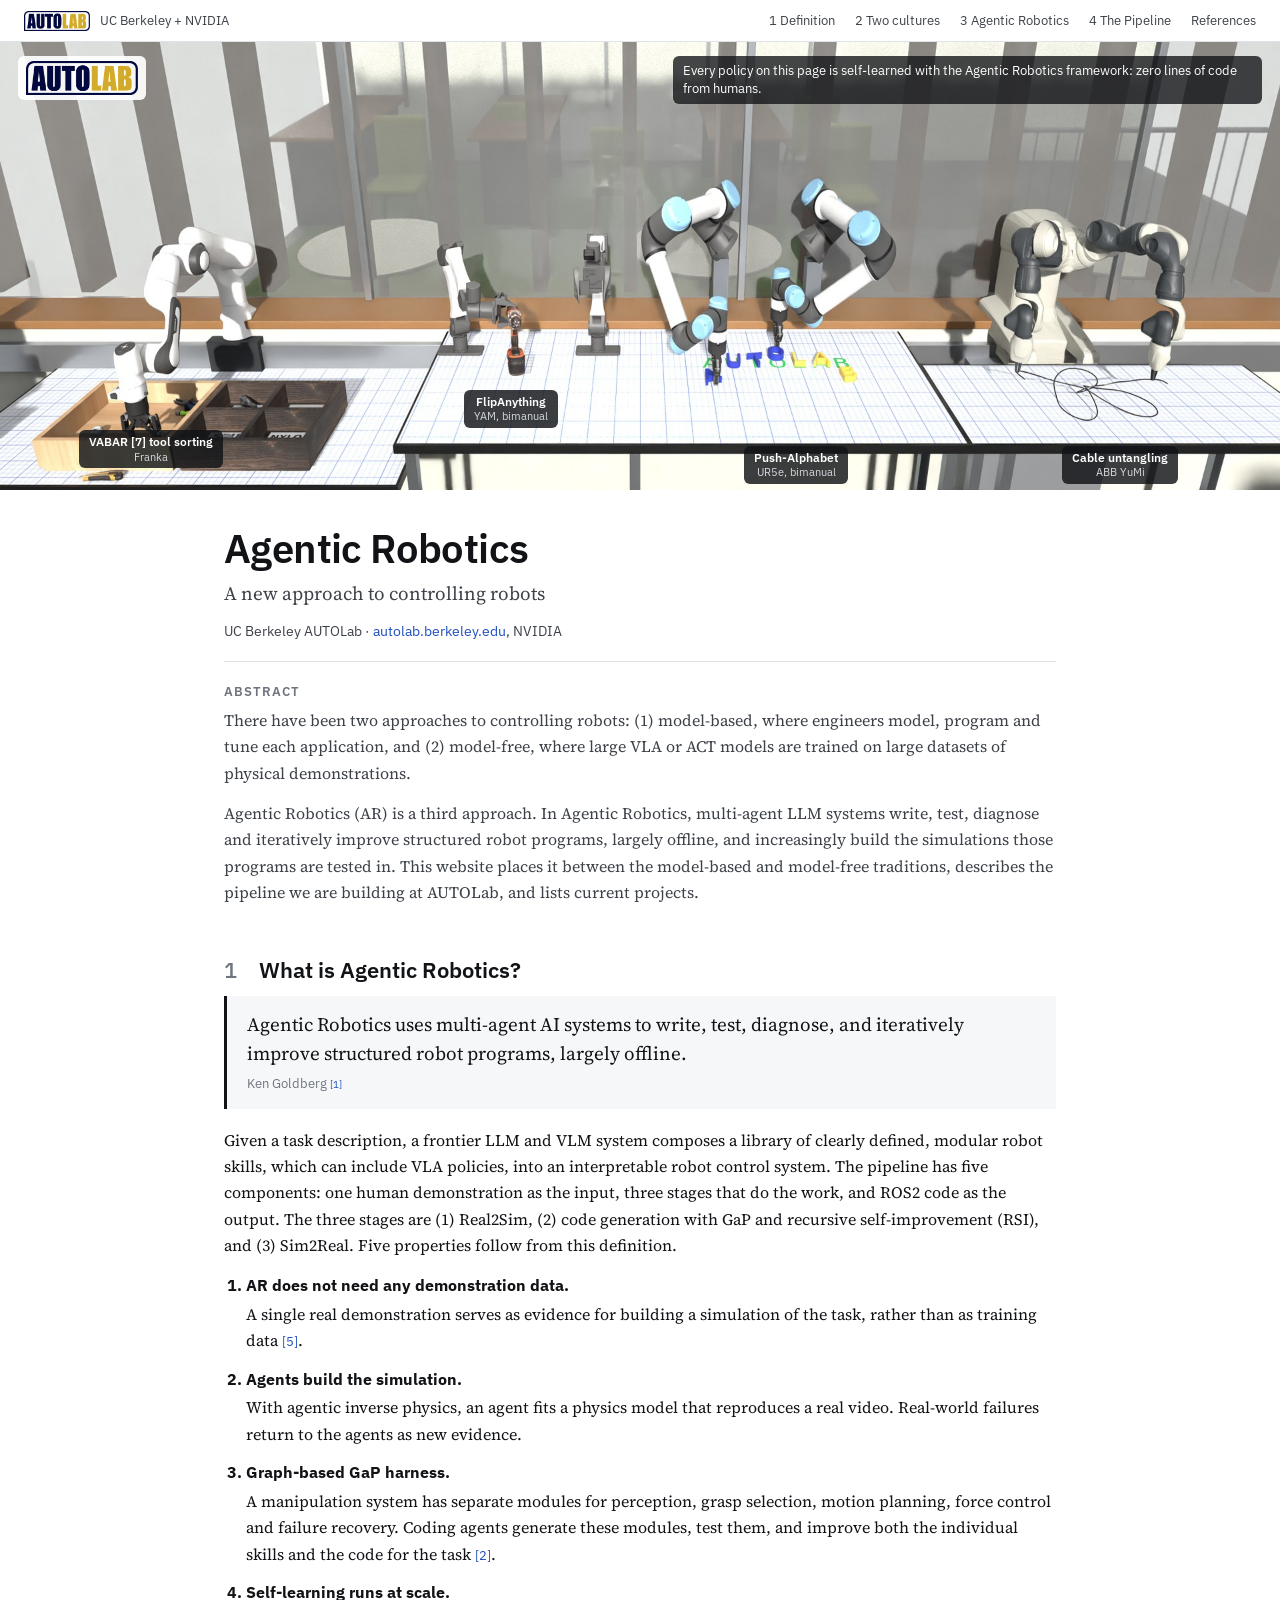
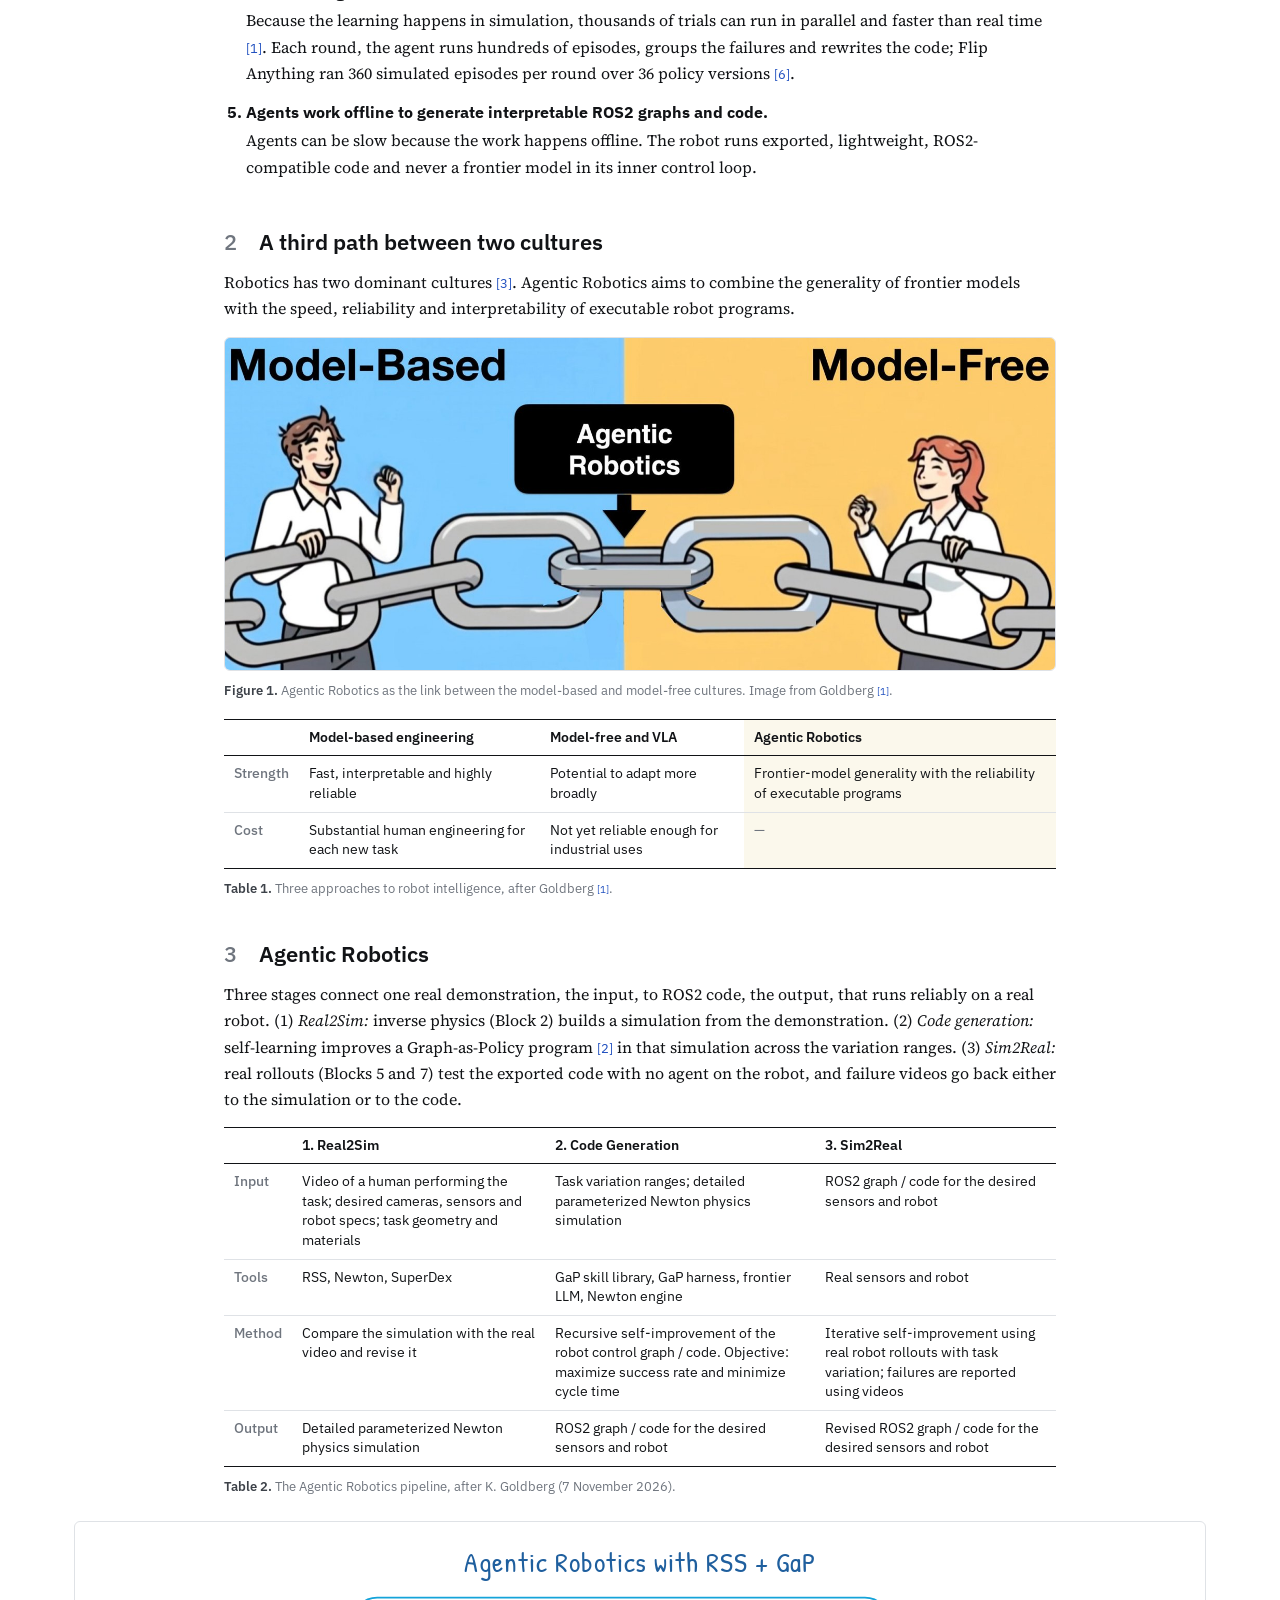
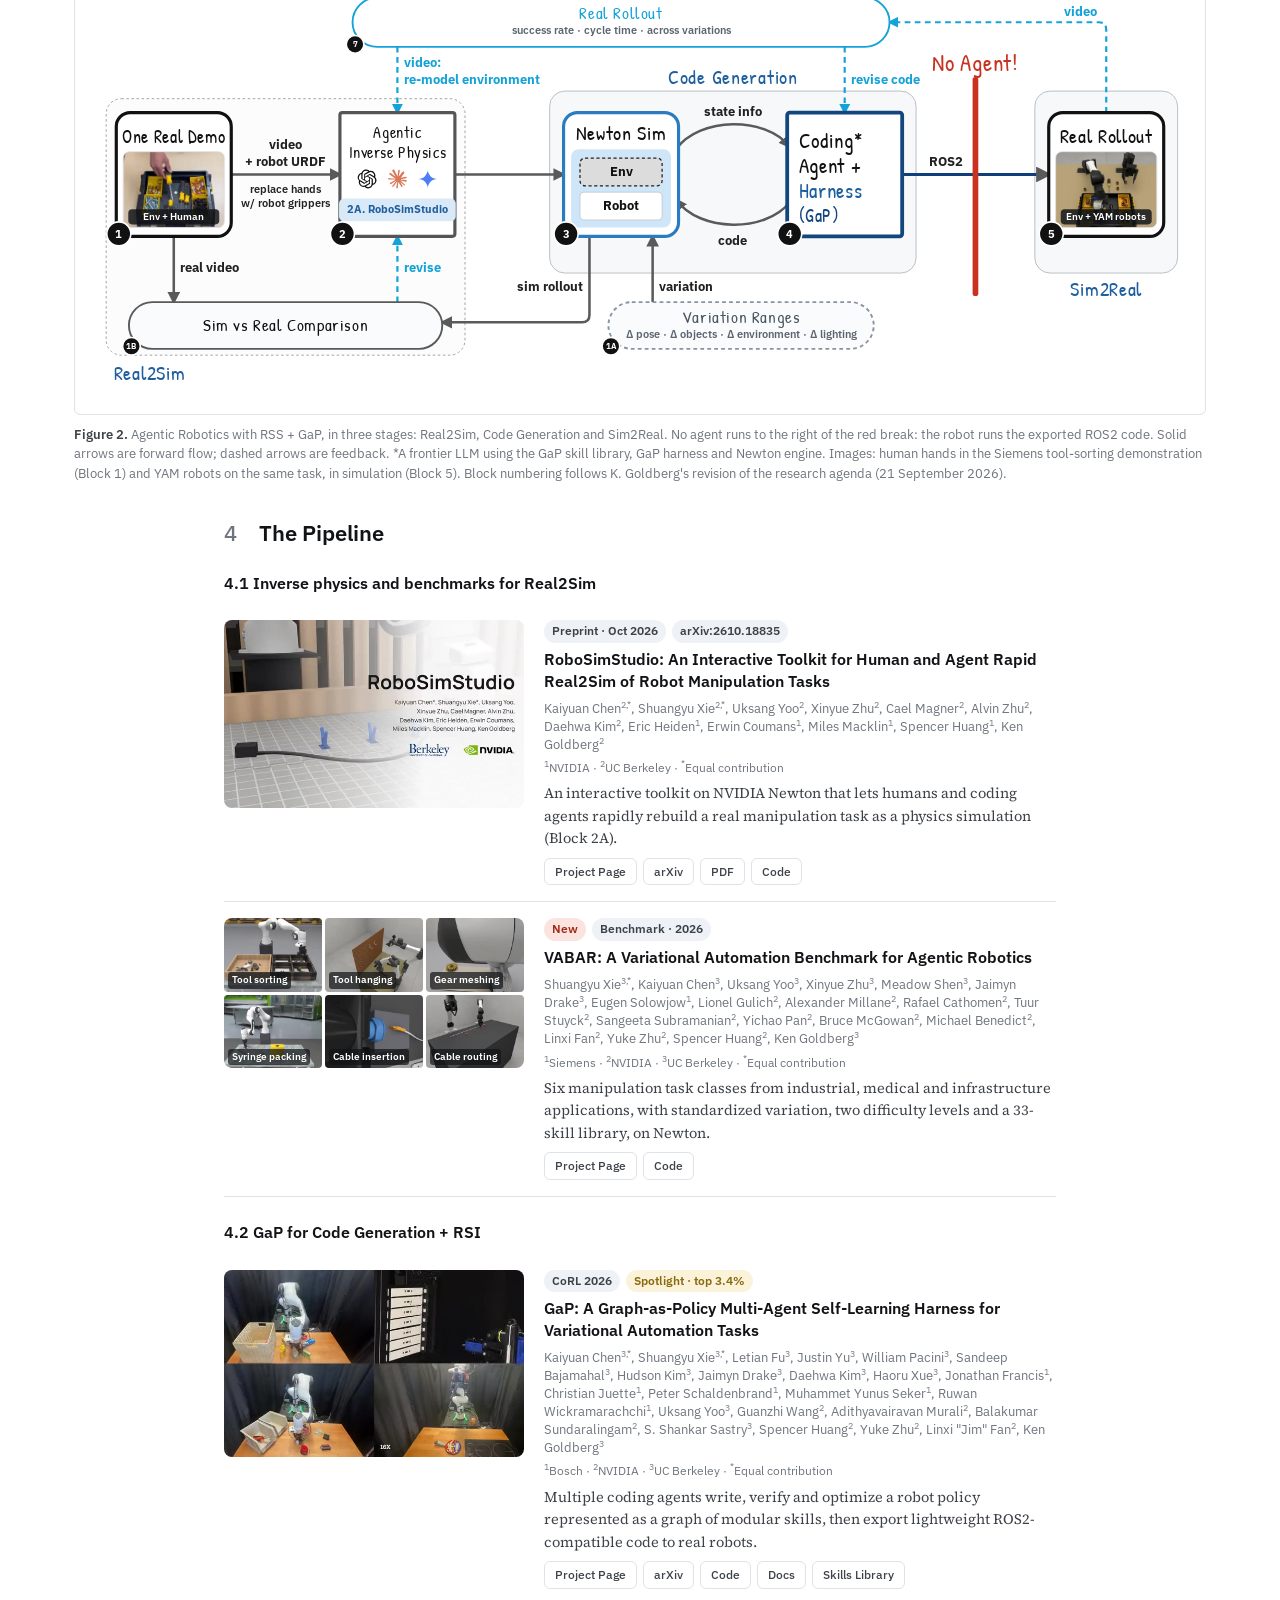
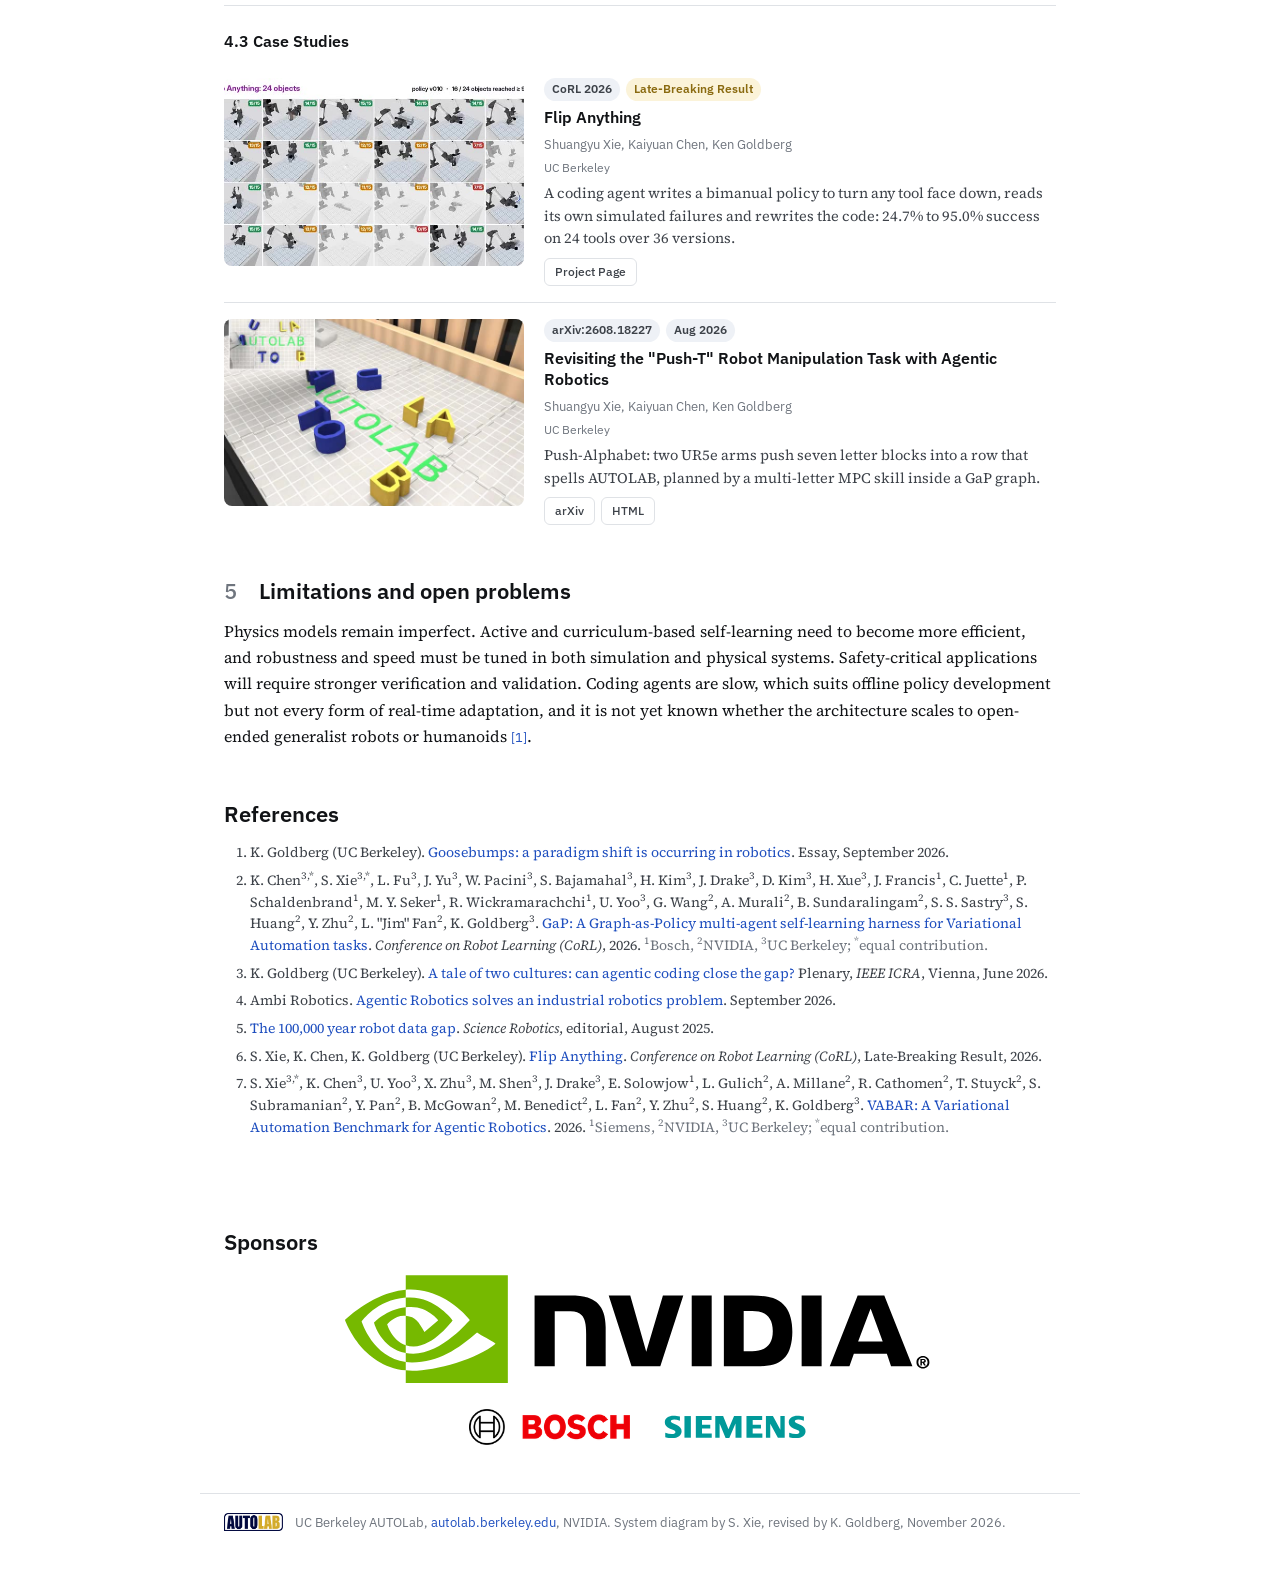
==== index.html @ 5ccd3887 "Publish the Agentic Robotics website Static site for berkeleyautomation.github.io/agentic-robotics. " ====
<!DOCTYPE html>
<html lang="en">
<head>
  <meta charset="utf-8" />
  <meta name="viewport" content="width=device-width, initial-scale=1" />
  <title>Agentic Robotics</title>
  <meta name="description" content="Agentic Robotics is a new approach to controlling robots: multi-agent LLM systems write, test, diagnose and iteratively improve structured robot programs, largely offline." />
  <link rel="preconnect" href="https://fonts.googleapis.com" />
  <link rel="preconnect" href="https://fonts.gstatic.com" crossorigin />
  <link href="https://fonts.googleapis.com/css2?family=Patrick+Hand&family=IBM+Plex+Sans:wght@400;500;600&family=IBM+Plex+Mono:wght@400&family=Source+Serif+4:ital,opsz,wght@0,8..60,400;0,8..60,600;1,8..60,400&display=swap" rel="stylesheet" />
  <link rel="stylesheet" href="css/style.css" />
</head>
<body>
  <header class="masthead">
    <a class="lab" href="https://autolab.berkeley.edu/" target="_blank" rel="noopener"><img src="assets/autolab-logo.png" alt="AUTOLAB" width="79" height="24" /><span>UC Berkeley + NVIDIA</span></a>
    <nav aria-label="Sections">
      <a href="#s1">1 Definition</a>
      <a href="#s2">2 Two cultures</a>
      <a href="#s3">3 Agentic Robotics</a>
      <a href="#s4">4 The Pipeline</a>
      <a href="#references">References</a>
    </nav>
  </header>

  <main id="top">
    <article>
      <figure class="banner" id="fig1">
        <div class="hero-media">
          <video src="assets/hero.mp4" poster="assets/hero.jpg" autoplay muted loop playsinline aria-label="Four AUTOLab robots working in a row along the lab's window bench, simulated"></video>
          <img class="hero-logo" src="assets/autolab-logo.png" alt="AUTOLAB" width="164" height="50" />
          <p class="hero-note">Every policy on this page is self-learned with the Agentic Robotics framework: zero lines of code from humans.</p>
          <ol class="hero-tags" aria-label="Robots, left to right">
            <li style="left:11.8%;top:95.0%"><a class="tag-link" href="https://berkeleyautomation.github.io/vabar-website/" target="_blank" rel="noopener"><strong>VABAR [7] tool sorting</strong><span>Franka</span></a></li>
            <li style="left:39.9%;top:86.0%"><a class="tag-link" href="https://berkeleyautomation.github.io/flipanything" target="_blank" rel="noopener"><strong>FlipAnything</strong><span>YAM, bimanual</span></a></li>
            <li style="left:62.2%;top:98.5%"><a class="tag-link" href="https://arxiv.org/html/2608.18227v1" target="_blank" rel="noopener"><strong>Push-Alphabet</strong><span>UR5e, bimanual</span></a></li>
            <li style="left:87.5%;top:98.5%"><a class="tag-link" href="https://sites.google.com/view/sgtm2" target="_blank" rel="noopener"><strong>Cable untangling</strong><span>ABB YuMi</span></a></li>
          </ol>
        </div>
      </figure>

      <div class="body">

        <header class="title-block">
          <h1>Agentic Robotics</h1>
          <p class="subtitle">A new approach to controlling robots</p>
          <p class="affil">UC Berkeley AUTOLab · <a href="https://autolab.berkeley.edu/" target="_blank" rel="noopener">autolab.berkeley.edu</a>, NVIDIA</p>
        </header>

        <section class="abstract" aria-label="Abstract">
          <h2>Abstract</h2>
          <p>There have been two approaches to controlling robots: (1) model-based, where engineers model, program and tune each application, and (2) model-free, where large VLA or ACT models are trained on large datasets of physical demonstrations.</p>
          <p>Agentic Robotics (AR) is a third approach. In Agentic Robotics, multi-agent LLM systems write, test, diagnose and iteratively improve structured robot programs, largely offline, and increasingly build the simulations those programs are tested in. This website places it between the model-based and model-free traditions, describes the pipeline we are building at AUTOLab, and lists current projects.</p>
        </section>

        <section id="s1">
          <h2><span class="num">1</span>What is Agentic Robotics?</h2>
          <blockquote class="definition">
            <p>Agentic Robotics uses multi-agent AI systems to write, test, diagnose, and iteratively improve structured robot programs, largely offline.</p>
            <footer>Ken Goldberg <a class="cite" href="#ref1">[1]</a></footer>
          </blockquote>
          <p>Given a task description, a frontier LLM and VLM system composes a library of clearly defined, modular robot skills, which can include VLA policies, into an interpretable robot control system. The pipeline has five components: one human demonstration as the input, three stages that do the work, and ROS2 code as the output. The three stages are (1) Real2Sim, (2) code generation with GaP and recursive self-improvement (RSI), and (3) Sim2Real. Five properties follow from this definition.</p>
          <ol class="props">
            <li><b>AR does not need any demonstration data.</b> A single real demonstration serves as evidence for building a simulation of the task, rather than as training data <a class="cite" href="#ref5">[5]</a>.</li>
            <li><b>Agents build the simulation.</b> With agentic inverse physics, an agent fits a physics model that reproduces a real video. Real-world failures return to the agents as new evidence.</li>
            <li><b>Graph-based GaP harness.</b> A manipulation system has separate modules for perception, grasp selection, motion planning, force control and failure recovery. Coding agents generate these modules, test them, and improve both the individual skills and the code for the task <a class="cite" href="#ref2">[2]</a>.</li>
            <li><b>Self-learning runs at scale.</b> Because the learning happens in simulation, thousands of trials can run in parallel and faster than real time <a class="cite" href="#ref1">[1]</a>. Each round, the agent runs hundreds of episodes, groups the failures and rewrites the code; Flip Anything ran 360 simulated episodes per round over 36 policy versions <a class="cite" href="#ref6">[6]</a>.</li>
            <li><b>Agents work offline to generate interpretable ROS2 graphs and code.</b> Agents can be slow because the work happens offline. The robot runs exported, lightweight, ROS2-compatible code and never a frontier model in its inner control loop.</li>
          </ol>
        </section>

        <section id="s2">
          <h2><span class="num">2</span>A third path between two cultures</h2>
          <p>Robotics has two dominant cultures <a class="cite" href="#ref3">[3]</a>. Agentic Robotics aims to combine the generality of frontier models with the speed, reliability and interpretability of executable robot programs.</p>
          <figure class="article-fig">
            <img src="assets/two_cultures.jpg" alt="Two figures, labelled Model-Based and Model-Free, each holding one end of a chain; the link joining the two halves is labelled Agentic Robotics" width="1600" height="640" />
            <figcaption class="fig-caption"><b>Figure 1.</b> Agentic Robotics as the link between the model-based and model-free cultures. Image from Goldberg <a class="cite" href="#ref1">[1]</a>.</figcaption>
          </figure>
          <figure class="table-fig">
            <table>
              <thead><tr><th></th><th>Model-based engineering</th><th>Model-free and VLA</th><th>Agentic Robotics</th></tr></thead>
              <tbody>
                <tr><th scope="row">Strength</th><td>Fast, interpretable and highly reliable</td><td>Potential to adapt more broadly</td><td>Frontier-model generality with the reliability of executable programs</td></tr>
                <tr><th scope="row">Cost</th><td>Substantial human engineering for each new task</td><td>Not yet reliable enough for industrial uses</td><td class="tbd">—</td></tr>
              </tbody>
            </table>
            <figcaption class="fig-caption"><b>Table 1.</b> Three approaches to robot intelligence, after Goldberg <a class="cite" href="#ref1">[1]</a>.</figcaption>
          </figure>
        </section>

        <section id="s3">
          <h2><span class="num">3</span>Agentic Robotics</h2>
          <p>Three stages connect one real demonstration, the input, to ROS2 code, the output, that runs reliably on a real robot. (1) <i>Real2Sim:</i> inverse physics (Block 2) builds a simulation from the demonstration. (2) <i>Code generation:</i> self-learning improves a Graph-as-Policy program <a class="cite" href="#ref2">[2]</a> in that simulation across the variation ranges. (3) <i>Sim2Real:</i> real rollouts (Blocks 5 and 7) test the exported code with no agent on the robot, and failure videos go back either to the simulation or to the code.</p>
          <figure class="table-fig">
            <div class="pipeline-scroll">
            <table class="pipeline">
              <thead><tr><th></th><th>1. Real2Sim</th><th>2. Code Generation</th><th>3. Sim2Real</th></tr></thead>
              <tbody>
                <tr><th scope="row">Input</th><td>Video of a human performing the task; desired cameras, sensors and robot specs; task geometry and materials</td><td>Task variation ranges; detailed parameterized Newton physics simulation</td><td>ROS2 graph / code for the desired sensors and robot</td></tr>
                <tr><th scope="row">Tools</th><td>RSS, Newton, SuperDex</td><td>GaP skill library, GaP harness, frontier LLM, Newton engine</td><td>Real sensors and robot</td></tr>
                <tr><th scope="row">Method</th><td>Compare the simulation with the real video and revise it</td><td>Recursive self-improvement of the robot control graph / code. Objective: maximize success rate and minimize cycle time</td><td>Iterative self-improvement using real robot rollouts with task variation; failures are reported using videos</td></tr>
                <tr><th scope="row">Output</th><td>Detailed parameterized Newton physics simulation</td><td>ROS2 graph / code for the desired sensors and robot</td><td>Revised ROS2 graph / code for the desired sensors and robot</td></tr>
              </tbody>
            </table>
            </div>
            <figcaption class="fig-caption"><b>Table 2.</b> The Agentic Robotics pipeline, after K. Goldberg (7 November 2026).</figcaption>
          </figure>
        </section>
      </div>

      <figure class="wide-fig" id="fig2">
        <div id="diagram-host" class="diagram-host">
          <svg viewBox="0 -56 1738 716" class="diagram sketch" role="group" aria-label="Agentic Robotics system diagram"><defs><marker id="arrow" viewBox="0 0 10 10" refX="8" refY="5" markerWidth="5" markerHeight="5" orient="auto-start-reverse"><path d="M0 0 L10 5 L0 10 z" class="ah"></path></marker><marker id="arrow-hl" viewBox="0 0 10 10" refX="8" refY="5" markerWidth="5" markerHeight="5" orient="auto-start-reverse"><path d="M0 0 L10 5 L0 10 z" class="ah ah-hl"></path></marker><marker id="arrow-fb" viewBox="0 0 10 10" refX="8" refY="5" markerWidth="5" markerHeight="5" orient="auto-start-reverse"><path d="M0 0 L10 5 L0 10 z" class="ah ah-fb"></path></marker><clipPath id="clip-b1"><rect x="51" y="276" width="160" height="120" rx="10"></rect></clipPath><clipPath id="clip-b5"><rect x="1527" y="276" width="160" height="120" rx="10"></rect></clipPath></defs><text x="869" y="-8" class="figure-title" text-anchor="middle">Agentic Robotics with RSS + GaP</text><g class="regions"><g class="region region-ip"><rect x="24" y="192" width="568" height="406" rx="24"></rect><text x="36" y="638" class="region-label" text-anchor="start">Real2Sim</text></g><g class="region region-ar"><rect x="726" y="180" width="580" height="288" rx="24"></rect><text x="1016" y="168" class="region-label" text-anchor="middle">Code Generation</text></g><g class="region region-ar"><rect x="1494" y="180" width="226" height="288" rx="24"></rect><text x="1607" y="504" class="region-label" text-anchor="middle">Sim2Real</text></g></g><g class="edges"><g class="edge"><path d="M222 312 H394" class="hit"></path><path d="M222 312 H394" class="line"></path><path d="M222 312 H394" class="flow"></path><text x="308" y="272" class="edge-label" text-anchor="middle">video</text><text x="308" y="298" class="edge-label" text-anchor="middle">+ robot URDF</text></g><g class="edge"><path d="M131 410 V514" class="hit"></path><path d="M131 410 V514" class="line"></path><path d="M131 410 V514" class="flow"></path><text x="141" y="466" class="edge-label" text-anchor="start">real video</text></g><g class="edge"><path d="M789 410 V534 Q789 546 777 546 H556" class="hit"></path><path d="M789 410 V534 Q789 546 777 546 H556" class="line"></path><path d="M789 410 V534 Q789 546 777 546 H556" class="flow"></path><text x="779" y="496" class="edge-label" text-anchor="end">sim rollout</text></g><g class="edge feedback"><path d="M485 514 V410" class="hit"></path><path d="M485 514 V410" class="line"></path><path d="M485 514 V410" class="flow"></path><text x="495" y="466" class="edge-label" text-anchor="start">revise</text></g><g class="edge"><path d="M576 312 H748" class="hit"></path><path d="M576 312 H748" class="line"></path><path d="M576 312 H748" class="flow"></path></g><g class="edge"><path d="M889 514 V410" class="hit"></path><path d="M889 514 V410" class="line"></path><path d="M889 514 V410" class="flow"></path><text x="899" y="496" class="edge-label" text-anchor="start">variation</text></g><g class="edge"><path d="M926 272 C964 220 1068 220 1106 268" class="hit"></path><path d="M926 272 C964 220 1068 220 1106 268" class="line"></path><path d="M926 272 C964 220 1068 220 1106 268" class="flow"></path><text x="1016" y="220" class="edge-label" text-anchor="middle">state info</text></g><g class="edge"><path d="M1106 356 C1068 404 964 404 926 352" class="hit"></path><path d="M1106 356 C1068 404 964 404 926 352" class="line"></path><path d="M1106 356 C1068 404 964 404 926 352" class="flow"></path><text x="1016" y="424" class="edge-label" text-anchor="middle">code</text></g><g class="edge export"><path d="M1284 312 H1516" class="hit"></path><path d="M1284 312 H1516" class="line"></path><path d="M1284 312 H1516" class="flow"></path><text x="1353" y="298" class="edge-label" text-anchor="middle">ROS2</text></g><g class="edge feedback"><path d="M1607 214 V83 Q1607 71 1595 71 H1264" class="hit"></path><path d="M1607 214 V83 Q1607 71 1595 71 H1264" class="line"></path><path d="M1607 214 V83 Q1607 71 1595 71 H1264" class="flow"></path><text x="1593" y="61" class="edge-label" text-anchor="end">video</text></g><g class="edge feedback"><path d="M485 110 V214" class="hit"></path><path d="M485 110 V214" class="line"></path><path d="M485 110 V214" class="flow"></path><text x="495" y="142" class="edge-label" text-anchor="start">video:</text><text x="495" y="168" class="edge-label" text-anchor="start">re-model environment</text></g><g class="edge feedback"><path d="M1193 110 V214" class="hit"></path><path d="M1193 110 V214" class="line"></path><path d="M1193 110 V214" class="flow"></path><text x="1203" y="168" class="edge-label" text-anchor="start">revise code</text></g><g class="agent-break"><line x1="1400" x2="1400" y1="162" y2="500"></line><text x="1400" y="148" class="agent-break-label" text-anchor="middle">No Agent!</text></g><text x="308" y="342" class="edge-note" text-anchor="middle">replace hands</text><text x="308" y="364" class="edge-note" text-anchor="middle">w/ robot grippers</text></g><g class="nodes"><g class="node node-big"><rect x="40" y="214" width="182" height="196" rx="22" class="box"></rect><text x="131" y="262" class="node-title long" text-anchor="middle">One Real Demo</text><image href="assets/diagram/human_siemens.jpg" x="51" y="276" width="160" height="120" preserveAspectRatio="xMidYMid slice" clip-path="url(#clip-b1)" role="img" aria-label="Human hands sorting tools into an organizer, from the Siemens demonstration video"><title>Human hands sorting tools into an organizer, from the Siemens demonstration video</title></image><rect x="51" y="276" width="160" height="120" rx="10" class="block-image-frame"></rect><rect x="59" y="367" width="144" height="24" rx="6" class="block-image-tag"></rect><text x="131" y="384" class="block-image-tag-text" text-anchor="middle">Env + Human</text><circle cx="44" cy="406" r="19" class="badge"></circle><text x="44" y="412.5" class="badge-text" text-anchor="middle">1</text></g><g class="node node-big node-ip"><rect x="394" y="214" width="182" height="196" rx="22" class="box"></rect><text x="485" y="254" class="node-title" text-anchor="middle">Agentic</text><text x="485" y="286" class="node-title" text-anchor="middle">Inverse Physics</text><g transform="translate(422 304) scale(1.25)" class="logo"><path d="M22.2819 9.8211a5.9847 5.9847 0 0 0-.5157-4.9108 6.0462 6.0462 0 0 0-6.5098-2.9A6.0651 6.0651 0 0 0 4.9807 4.1818a5.9847 5.9847 0 0 0-3.9977 2.9 6.0462 6.0462 0 0 0 .7427 7.0966 5.98 5.98 0 0 0 .511 4.9107 6.051 6.051 0 0 0 6.5146 2.9001A5.9847 5.9847 0 0 0 13.2599 24a6.0557 6.0557 0 0 0 5.7718-4.2058 5.9894 5.9894 0 0 0 3.9977-2.9001 6.0557 6.0557 0 0 0-.7475-7.0729zm-9.022 12.6081a4.4755 4.4755 0 0 1-2.8764-1.0408l.1419-.0804 4.7783-2.7582a.7948.7948 0 0 0 .3927-.6813v-6.7369l2.02 1.1686a.071.071 0 0 1 .038.052v5.5826a4.504 4.504 0 0 1-4.4945 4.4944zm-9.6607-4.1254a4.4708 4.4708 0 0 1-.5346-3.0137l.142.0852 4.783 2.7582a.7712.7712 0 0 0 .7806 0l5.8428-3.3685v2.3324a.0804.0804 0 0 1-.0332.0615L9.74 19.9502a4.4992 4.4992 0 0 1-6.1408-1.6464zM2.3408 7.8956a4.485 4.485 0 0 1 2.3655-1.9728V11.6a.7664.7664 0 0 0 .3879.6765l5.8144 3.3543-2.0201 1.1685a.0757.0757 0 0 1-.071 0l-4.8303-2.7865A4.504 4.504 0 0 1 2.3408 7.872zm16.5963 3.8558L13.1038 8.364 15.1192 7.2a.0757.0757 0 0 1 .071 0l4.8303 2.7913a4.4944 4.4944 0 0 1-.6765 8.1042v-5.6772a.79.79 0 0 0-.407-.667zm2.0107-3.0231l-.142-.0852-4.7735-2.7818a.7759.7759 0 0 0-.7854 0L9.409 9.2297V6.8974a.0662.0662 0 0 1 .0284-.0615l4.8303-2.7866a4.4992 4.4992 0 0 1 6.6802 4.66zM8.3065 12.863l-2.02-1.1638a.0804.0804 0 0 1-.038-.0567V6.0742a4.4992 4.4992 0 0 1 7.3757-3.4537l-.142.0805L8.704 5.459a.7948.7948 0 0 0-.3927.6813zm1.0976-2.3654l2.602-1.4998 2.6069 1.4998v2.9994l-2.5974 1.4997-2.6067-1.4997Z" fill="#111111"></path><title>OpenAI</title></g><g transform="translate(470 304) scale(1.25)" class="logo"><path d="m4.7144 15.9555 4.7174-2.6471.079-.2307-.079-.1275h-.2307l-.7893-.0486-2.6956-.0729-2.3375-.0971-2.2646-.1214-.5707-.1215-.5343-.7042.0546-.3522.4797-.3218.686.0608 1.5179.1032 2.2767.1578 1.6514.0972 2.4468.255h.3886l.0546-.1579-.1336-.0971-.1032-.0972L6.973 9.8356l-2.55-1.6879-1.3356-.9714-.7225-.4918-.3643-.4614-.1578-1.0078.6557-.7225.8803.0607.2246.0607.8925.686 1.9064 1.4754 2.4893 1.8336.3643.3035.1457-.1032.0182-.0728-.164-.2733-1.3539-2.4467-1.445-2.4893-.6435-1.032-.17-.6194c-.0607-.255-.1032-.4674-.1032-.7285L6.287.1335 6.6997 0l.9957.1336.419.3642.6192 1.4147 1.0018 2.2282 1.5543 3.0296.4553.8985.2429.8318.091.255h.1579v-.1457l.1275-1.706.2368-2.0947.2307-2.6957.0789-.7589.3764-.9107.7468-.4918.5828.2793.4797.686-.0668.4433-.2853 1.8517-.5586 2.9021-.3643 1.9429h.2125l.2429-.2429.9835-1.3053 1.6514-2.0643.7286-.8196.85-.9046.5464-.4311h1.0321l.759 1.1293-.34 1.1657-1.0625 1.3478-.8804 1.1414-1.2628 1.7-.7893 1.36.0729.1093.1882-.0183 2.8535-.607 1.5421-.2794 1.8396-.3157.8318.3886.091.3946-.3278.8075-1.967.4857-2.3072.4614-3.4364.8136-.0425.0304.0486.0607 1.5482.1457.6618.0364h1.621l3.0175.2247.7892.522.4736.6376-.079.4857-1.2142.6193-1.6393-.3886-3.825-.9107-1.3113-.3279h-.1822v.1093l1.0929 1.0686 2.0035 1.8092 2.5075 2.3314.1275.5768-.3218.4554-.34-.0486-2.2039-1.6575-.85-.7468-1.9246-1.621h-.1275v.17l.4432.6496 2.3436 3.5214.1214 1.0807-.17.3521-.6071.2125-.6679-.1214-1.3721-1.9246L14.38 17.959l-1.1414-1.9428-.1397.079-.674 7.2552-.3156.3703-.7286.2793-.6071-.4614-.3218-.7468.3218-1.4753.3886-1.9246.3157-1.53.2853-1.9004.17-.6314-.0121-.0425-.1397.0182-1.4328 1.9672-2.1796 2.9446-1.7243 1.8456-.4128.164-.7164-.3704.0667-.6618.4008-.5889 2.386-3.0357 1.4389-1.882.929-1.0868-.0062-.1579h-.0546l-6.3385 4.1164-1.1293.1457-.4857-.4554.0608-.7467.2307-.2429 1.9064-1.3114Z" fill="#D97757"></path><title>Claude</title></g><g transform="translate(518 304) scale(1.25)" class="logo"><path d="M11.04 19.32Q12 21.51 12 24q0-2.49.93-4.68.96-2.19 2.58-3.81t3.81-2.55Q21.51 12 24 12q-2.49 0-4.68-.93a12.3 12.3 0 0 1-3.81-2.58 12.3 12.3 0 0 1-2.58-3.81Q12 2.49 12 0q0 2.49-.96 4.68-.93 2.19-2.55 3.81a12.3 12.3 0 0 1-3.81 2.58Q2.49 12 0 12q2.49 0 4.68.96 2.19.93 3.81 2.55t2.55 3.81" fill="#4F7DF3"></path><title>Gemini</title></g><g class="chip soft rss"><rect height="36" rx="8" x="392.64537811279297" y="350" width="184.70924377441406"></rect><text x="485" y="373.5" class="chip-text" text-anchor="middle">2A. RoboSimStudio</text></g><circle cx="398" cy="406" r="19" class="badge"></circle><text x="398" y="412.5" class="badge-text" text-anchor="middle">2</text></g><g class="node node-big node-sim"><rect x="748" y="214" width="182" height="196" rx="22" class="box"></rect><text x="839" y="258" class="node-title" text-anchor="middle">Newton Sim</text><rect x="760" y="272" width="158" height="124" rx="12" class="sim-panel"></rect><rect x="774" y="286" width="130" height="44" rx="8" class="sim-env"></rect><text x="839" y="315" class="chip-text big" text-anchor="middle">Env</text><rect x="774" y="340" width="130" height="44" rx="6" class="sim-robot"></rect><text x="839" y="369" class="chip-text big" text-anchor="middle">Robot</text><circle cx="752" cy="406" r="19" class="badge"></circle><text x="752" y="412.5" class="badge-text" text-anchor="middle">3</text></g><g class="node node-big node-gap"><rect x="1102" y="214" width="182" height="196" rx="22" class="box"></rect><text x="1120" y="270" class="node-title" text-anchor="start">Coding*</text><text x="1120" y="310" class="node-title" text-anchor="start">Agent +</text><text x="1120" y="350" class="node-title harness" text-anchor="start">Harness</text><text x="1120" y="388" class="node-title gapname" text-anchor="start">(GaP)</text><circle cx="1106" cy="406" r="19" class="badge"></circle><text x="1106" y="412.5" class="badge-text" text-anchor="middle">4</text></g><g class="node node-big"><rect x="1516" y="214" width="182" height="196" rx="22" class="box"></rect><text x="1607" y="262" class="node-title" text-anchor="middle">Real Rollout</text><image href="assets/diagram/yam_siemens.jpg" x="1527" y="276" width="160" height="120" preserveAspectRatio="xMidYMid slice" clip-path="url(#clip-b5)" role="img" aria-label="Two YAM arms doing the same tool-sorting task, shown in simulation"><title>Two YAM arms doing the same tool-sorting task, shown in simulation</title></image><rect x="1527" y="276" width="160" height="120" rx="10" class="block-image-frame"></rect><rect x="1535" y="367" width="144" height="24" rx="6" class="block-image-tag"></rect><text x="1607" y="384" class="block-image-tag-text" text-anchor="middle">Env + YAM robots</text><circle cx="1520" cy="406" r="19" class="badge"></circle><text x="1520" y="412.5" class="badge-text" text-anchor="middle">5</text></g><g class="node node-small node-eval"><rect x="414" y="32" width="850" height="78" rx="39" class="box"></rect><text x="839" y="66" class="node-title small" text-anchor="middle">Real Rollout</text><text x="839" y="90" class="small-sub" text-anchor="middle">success rate · cycle time · across variations</text><circle cx="418" cy="106" r="14" class="badge"></circle><text x="418" y="111" class="badge-text small" text-anchor="middle">7</text></g><g class="node node-small node-cmp"><rect x="60" y="514" width="496" height="74" rx="37" class="box"></rect><text x="308" y="560" class="node-title small" text-anchor="middle">Sim vs Real Comparison</text><circle cx="64" cy="584" r="14" class="badge"></circle><text x="64" y="589" class="badge-text small" text-anchor="middle">1B</text></g><g class="node node-small node-spec"><rect x="819" y="514" width="420" height="74" rx="37" class="box"></rect><text x="1029" y="547" class="node-title small" text-anchor="middle">Variation Ranges</text><text x="1029" y="571" class="small-sub" text-anchor="middle">Δ pose · Δ objects · Δ environment · Δ lighting</text><circle cx="823" cy="584" r="14" class="badge"></circle><text x="823" y="589" class="badge-text small" text-anchor="middle">1A</text></g></g></svg>
        </div>
        <figcaption class="fig-caption"><b>Figure 2.</b> Agentic Robotics with RSS + GaP, in three stages: Real2Sim, Code Generation and Sim2Real. No agent runs to the right of the red break: the robot runs the exported ROS2 code. Solid arrows are forward flow; dashed arrows are feedback. *A frontier LLM using the GaP skill library, GaP harness and Newton engine. Images: human hands in the Siemens tool-sorting demonstration (Block 1) and YAM robots on the same task, in simulation (Block 5). Block numbering follows K. Goldberg's revision of the research agenda (21 September 2026).</figcaption>
      </figure>

      <div class="body">
        <section id="s4">
          <h2><span class="num">4</span>The Pipeline</h2>
          <h3>4.1 Inverse physics and benchmarks for Real2Sim</h3>
            <article class="pcard">
              <a class="pmedia" href="https://robosimstudio.github.io" target="_blank" rel="noopener" aria-label="RoboSimStudio: An Interactive Toolkit for Human and Agent Rapid Real2Sim of Robot Manipulation Tasks project page"><video src="assets/projects/rss.mp4" poster="assets/projects/rss.jpg" autoplay muted loop playsinline preload="metadata"></video></a>
              <div class="pbody">
                <div class="ptags"><span class="pchip">Preprint · Oct 2026</span><span class="pchip">arXiv:2610.18835</span></div>
                <h4><a href="https://robosimstudio.github.io" target="_blank" rel="noopener">RoboSimStudio: An Interactive Toolkit for Human and Agent Rapid Real2Sim of Robot Manipulation Tasks</a></h4>
                <p class="pauthors">Kaiyuan Chen<sup>2,*</sup>, Shuangyu Xie<sup>2,*</sup>, Uksang Yoo<sup>2</sup>, Xinyue Zhu<sup>2</sup>, Cael Magner<sup>2</sup>, Alvin Zhu<sup>2</sup>, Daehwa Kim<sup>2</sup>, Eric Heiden<sup>1</sup>, Erwin Coumans<sup>1</sup>, Miles Macklin<sup>1</sup>, Spencer Huang<sup>1</sup>, Ken Goldberg<sup>2</sup></p>
                <p class="paffils"><sup>1</sup>NVIDIA · <sup>2</sup>UC Berkeley · <sup>*</sup>Equal contribution</p>
                <p class="pover">An interactive toolkit on NVIDIA Newton that lets humans and coding agents rapidly rebuild a real manipulation task as a physics simulation (Block 2A).</p>
                <div class="pbtns"><a class="pbtn" href="https://robosimstudio.github.io" target="_blank" rel="noopener">Project Page</a><a class="pbtn" href="https://arxiv.org/abs/2610.18835" target="_blank" rel="noopener">arXiv</a><a class="pbtn" href="https://robosimstudio.github.io/robosimstudio.pdf" target="_blank" rel="noopener">PDF</a><a class="pbtn" href="https://github.com/robosimstudio/robosimstudio" target="_blank" rel="noopener">Code</a></div>
              </div>
            </article>
            <article class="pcard">
              <div class="pmedia pgrid"><a href="https://berkeleyautomation.github.io/vabar-website/" target="_blank" rel="noopener" title="Tool sorting"><video src="assets/projects/vabar_tool-sorting.mp4" poster="assets/projects/vabar_tool-sorting.jpg" autoplay muted loop playsinline preload="metadata" aria-label="VABAR Tool sorting"></video><span>Tool sorting</span></a><a href="https://berkeleyautomation.github.io/vabar-website/" target="_blank" rel="noopener" title="Tool hanging"><video src="assets/projects/vabar_tool-hanging.mp4" poster="assets/projects/vabar_tool-hanging.jpg" autoplay muted loop playsinline preload="metadata" aria-label="VABAR Tool hanging"></video><span>Tool hanging</span></a><a href="https://berkeleyautomation.github.io/vabar-website/" target="_blank" rel="noopener" title="Gear meshing"><video src="assets/projects/vabar_gear-meshing.mp4" poster="assets/projects/vabar_gear-meshing.jpg" autoplay muted loop playsinline preload="metadata" aria-label="VABAR Gear meshing"></video><span>Gear meshing</span></a><a href="https://berkeleyautomation.github.io/vabar-website/" target="_blank" rel="noopener" title="Syringe packing"><video src="assets/projects/vabar_syringe-packing.mp4" poster="assets/projects/vabar_syringe-packing.jpg" autoplay muted loop playsinline preload="metadata" aria-label="VABAR Syringe packing"></video><span>Syringe packing</span></a><a href="https://berkeleyautomation.github.io/vabar-website/" target="_blank" rel="noopener" title="Cable insertion"><video src="assets/projects/vabar_cable-insertion.mp4" poster="assets/projects/vabar_cable-insertion.jpg" autoplay muted loop playsinline preload="metadata" aria-label="VABAR Cable insertion"></video><span>Cable insertion</span></a><a href="https://berkeleyautomation.github.io/vabar-website/" target="_blank" rel="noopener" title="Cable routing"><video src="assets/projects/vabar_cable-routing.mp4" poster="assets/projects/vabar_cable-routing.jpg" autoplay muted loop playsinline preload="metadata" aria-label="VABAR Cable routing"></video><span>Cable routing</span></a></div>
              <div class="pbody">
                <div class="ptags"><span class="pchip pchip-new">New</span><span class="pchip">Benchmark · 2026</span></div>
                <h4><a href="https://berkeleyautomation.github.io/vabar-website/" target="_blank" rel="noopener">VABAR: A Variational Automation Benchmark for Agentic Robotics</a></h4>
                <p class="pauthors">Shuangyu Xie<sup>3,*</sup>, Kaiyuan Chen<sup>3</sup>, Uksang Yoo<sup>3</sup>, Xinyue Zhu<sup>3</sup>, Meadow Shen<sup>3</sup>, Jaimyn Drake<sup>3</sup>, Eugen Solowjow<sup>1</sup>, Lionel Gulich<sup>2</sup>, Alexander Millane<sup>2</sup>, Rafael Cathomen<sup>2</sup>, Tuur Stuyck<sup>2</sup>, Sangeeta Subramanian<sup>2</sup>, Yichao Pan<sup>2</sup>, Bruce McGowan<sup>2</sup>, Michael Benedict<sup>2</sup>, Linxi Fan<sup>2</sup>, Yuke Zhu<sup>2</sup>, Spencer Huang<sup>2</sup>, Ken Goldberg<sup>3</sup></p>
                <p class="paffils"><sup>1</sup>Siemens · <sup>2</sup>NVIDIA · <sup>3</sup>UC Berkeley · <sup>*</sup>Equal contribution</p>
                <p class="pover">Six manipulation task classes from industrial, medical and infrastructure applications, with standardized variation, two difficulty levels and a 33-skill library, on Newton.</p>
                <div class="pbtns"><a class="pbtn" href="https://berkeleyautomation.github.io/vabar-website/" target="_blank" rel="noopener">Project Page</a><a class="pbtn" href="https://github.com/BerkeleyAutomation/VABAR" target="_blank" rel="noopener">Code</a></div>
              </div>
            </article>
          <h3>4.2 GaP for Code Generation + RSI</h3>
            <article class="pcard">
              <a class="pmedia" href="https://graph-robots.github.io/gap/" target="_blank" rel="noopener" aria-label="GaP: A Graph-as-Policy Multi-Agent Self-Learning Harness for Variational Automation Tasks project page"><video src="assets/projects/gap.mp4" poster="assets/projects/gap.jpg" autoplay muted loop playsinline preload="metadata"></video></a>
              <div class="pbody">
                <div class="ptags"><span class="pchip">CoRL 2026</span><span class="pchip pchip-award">Spotlight · top 3.4%</span></div>
                <h4><a href="https://graph-robots.github.io/gap/" target="_blank" rel="noopener">GaP: A Graph-as-Policy Multi-Agent Self-Learning Harness for Variational Automation Tasks</a></h4>
                <p class="pauthors">Kaiyuan Chen<sup>3,*</sup>, Shuangyu Xie<sup>3,*</sup>, Letian Fu<sup>3</sup>, Justin Yu<sup>3</sup>, William Pacini<sup>3</sup>, Sandeep Bajamahal<sup>3</sup>, Hudson Kim<sup>3</sup>, Jaimyn Drake<sup>3</sup>, Daehwa Kim<sup>3</sup>, Haoru Xue<sup>3</sup>, Jonathan Francis<sup>1</sup>, Christian Juette<sup>1</sup>, Peter Schaldenbrand<sup>1</sup>, Muhammet Yunus Seker<sup>1</sup>, Ruwan Wickramarachchi<sup>1</sup>, Uksang Yoo<sup>3</sup>, Guanzhi Wang<sup>2</sup>, Adithyavairavan Murali<sup>2</sup>, Balakumar Sundaralingam<sup>2</sup>, S. Shankar Sastry<sup>3</sup>, Spencer Huang<sup>2</sup>, Yuke Zhu<sup>2</sup>, Linxi "Jim" Fan<sup>2</sup>, Ken Goldberg<sup>3</sup></p>
                <p class="paffils"><sup>1</sup>Bosch · <sup>2</sup>NVIDIA · <sup>3</sup>UC Berkeley · <sup>*</sup>Equal contribution</p>
                <p class="pover">Multiple coding agents write, verify and optimize a robot policy represented as a graph of modular skills, then export lightweight ROS2-compatible code to real robots.</p>
                <div class="pbtns"><a class="pbtn" href="https://graph-robots.github.io/gap/" target="_blank" rel="noopener">Project Page</a><a class="pbtn" href="https://arxiv.org/abs/2607.05369" target="_blank" rel="noopener">arXiv</a><a class="pbtn" href="https://github.com/graph-robots/graph-as-policy" target="_blank" rel="noopener">Code</a><a class="pbtn" href="https://graph-robots.github.io/graph-as-policy/" target="_blank" rel="noopener">Docs</a><a class="pbtn" href="https://github.com/graph-robots/open-robot-skills" target="_blank" rel="noopener">Skills Library</a></div>
              </div>
            </article>
          <h3>4.3 Case Studies</h3>
            <article class="pcard">
              <a class="pmedia" href="https://berkeleyautomation.github.io/flipanything" target="_blank" rel="noopener" aria-label="Flip Anything project page"><video src="assets/projects/flip.mp4" poster="assets/projects/flip.jpg" autoplay muted loop playsinline preload="metadata"></video></a>
              <div class="pbody">
                <div class="ptags"><span class="pchip">CoRL 2026</span><span class="pchip pchip-award">Late-Breaking Result</span></div>
                <h4><a href="https://berkeleyautomation.github.io/flipanything" target="_blank" rel="noopener">Flip Anything</a></h4>
                <p class="pauthors">Shuangyu Xie, Kaiyuan Chen, Ken Goldberg</p>
                <p class="paffils">UC Berkeley</p>
                <p class="pover">A coding agent writes a bimanual policy to turn any tool face down, reads its own simulated failures and rewrites the code: 24.7% to 95.0% success on 24 tools over 36 versions.</p>
                <div class="pbtns"><a class="pbtn" href="https://berkeleyautomation.github.io/flipanything" target="_blank" rel="noopener">Project Page</a></div>
              </div>
            </article>
            <article class="pcard">
              <a class="pmedia" href="https://arxiv.org/html/2608.18227v1" target="_blank" rel="noopener" aria-label="Revisiting the "Push-T" Robot Manipulation Task with Agentic Robotics project page"><video src="assets/projects/push.mp4" poster="assets/projects/push.jpg" autoplay muted loop playsinline preload="metadata"></video></a>
              <div class="pbody">
                <div class="ptags"><span class="pchip">arXiv:2608.18227</span><span class="pchip">Aug 2026</span></div>
                <h4><a href="https://arxiv.org/html/2608.18227v1" target="_blank" rel="noopener">Revisiting the "Push-T" Robot Manipulation Task with Agentic Robotics</a></h4>
                <p class="pauthors">Shuangyu Xie, Kaiyuan Chen, Ken Goldberg</p>
                <p class="paffils">UC Berkeley</p>
                <p class="pover">Push-Alphabet: two UR5e arms push seven letter blocks into a row that spells AUTOLAB, planned by a multi-letter MPC skill inside a GaP graph.</p>
                <div class="pbtns"><a class="pbtn" href="https://arxiv.org/abs/2608.18227" target="_blank" rel="noopener">arXiv</a><a class="pbtn" href="https://arxiv.org/html/2608.18227v1" target="_blank" rel="noopener">HTML</a></div>
              </div>
            </article>
        </section>

        <section id="s5">
          <h2><span class="num">5</span>Limitations and open problems</h2>
          <p>Physics models remain imperfect. Active and curriculum-based self-learning need to become more efficient, and robustness and speed must be tuned in both simulation and physical systems. Safety-critical applications will require stronger verification and validation. Coding agents are slow, which suits offline policy development but not every form of real-time adaptation, and it is not yet known whether the architecture scales to open-ended generalist robots or humanoids <a class="cite" href="#ref1">[1]</a>.</p>
        </section>

        <section id="references" class="refs">
          <h2>References</h2>
          <ol>
            <li id="ref1">K. Goldberg (UC Berkeley). <a href="https://x.com/Ken_Goldberg/status/2100986412762087909" target="_blank" rel="noopener">Goosebumps: a paradigm shift is occurring in robotics</a>. Essay, September 2026.</li>
            <li id="ref2">K. Chen<sup>3,*</sup>, S. Xie<sup>3,*</sup>, L. Fu<sup>3</sup>, J. Yu<sup>3</sup>, W. Pacini<sup>3</sup>, S. Bajamahal<sup>3</sup>, H. Kim<sup>3</sup>, J. Drake<sup>3</sup>, D. Kim<sup>3</sup>, H. Xue<sup>3</sup>, J. Francis<sup>1</sup>, C. Juette<sup>1</sup>, P. Schaldenbrand<sup>1</sup>, M. Y. Seker<sup>1</sup>, R. Wickramarachchi<sup>1</sup>, U. Yoo<sup>3</sup>, G. Wang<sup>2</sup>, A. Murali<sup>2</sup>, B. Sundaralingam<sup>2</sup>, S. S. Sastry<sup>3</sup>, S. Huang<sup>2</sup>, Y. Zhu<sup>2</sup>, L. "Jim" Fan<sup>2</sup>, K. Goldberg<sup>3</sup>. <a href="https://graph-robots.github.io/gap/" target="_blank" rel="noopener">GaP: A Graph-as-Policy multi-agent self-learning harness for Variational Automation tasks</a>. <i>Conference on Robot Learning (CoRL)</i>, 2026. <span class="ref-affils"><sup>1</sup>Bosch, <sup>2</sup>NVIDIA, <sup>3</sup>UC Berkeley; <sup>*</sup>equal contribution.</span></li>
            <li id="ref3">K. Goldberg (UC Berkeley). <a href="https://bit.ly/Agentic-Robotics-plenary-by-Ken-Goldberg" target="_blank" rel="noopener">A tale of two cultures: can agentic coding close the gap?</a> Plenary, <i>IEEE ICRA</i>, Vienna, June 2026.</li>
            <li id="ref4">Ambi Robotics. <a href="https://www.ambirobotics.com/blog/agentic-robotics/" target="_blank" rel="noopener">Agentic Robotics solves an industrial robotics problem</a>. September 2026.</li>
            <li id="ref5"><a href="https://bit.ly/Robot-Data-Gap" target="_blank" rel="noopener">The 100,000 year robot data gap</a>. <i>Science Robotics</i>, editorial, August 2025.</li>
            <li id="ref6">S. Xie, K. Chen, K. Goldberg (UC Berkeley). <a href="https://berkeleyautomation.github.io/flipanything" target="_blank" rel="noopener">Flip Anything</a>. <i>Conference on Robot Learning (CoRL)</i>, Late-Breaking Result, 2026.</li>
            <li id="ref7">S. Xie<sup>3,*</sup>, K. Chen<sup>3</sup>, U. Yoo<sup>3</sup>, X. Zhu<sup>3</sup>, M. Shen<sup>3</sup>, J. Drake<sup>3</sup>, E. Solowjow<sup>1</sup>, L. Gulich<sup>2</sup>, A. Millane<sup>2</sup>, R. Cathomen<sup>2</sup>, T. Stuyck<sup>2</sup>, S. Subramanian<sup>2</sup>, Y. Pan<sup>2</sup>, B. McGowan<sup>2</sup>, M. Benedict<sup>2</sup>, L. Fan<sup>2</sup>, Y. Zhu<sup>2</sup>, S. Huang<sup>2</sup>, K. Goldberg<sup>3</sup>. <a href="https://berkeleyautomation.github.io/vabar-website/" target="_blank" rel="noopener">VABAR: A Variational Automation Benchmark for Agentic Robotics</a>. 2026. <span class="ref-affils"><sup>1</sup>Siemens, <sup>2</sup>NVIDIA, <sup>3</sup>UC Berkeley; <sup>*</sup>equal contribution.</span></li>
          </ol>
        </section>

        <section id="sponsors" class="sponsors" aria-labelledby="sponsors-title">
          <h2 id="sponsors-title">Sponsors</h2>
          <div class="sponsor-lead"><img src="assets/sponsors/nvidia.svg" alt="NVIDIA" /></div>
          <div class="sponsor-grid">
            <img src="assets/sponsors/bosch.png" alt="Bosch" />
            <img src="assets/sponsors/siemens.svg" alt="Siemens" />
          </div>
        </section>
      </div>
    </article>
  </main>

  <footer class="colophon">
    <img src="assets/autolab-logo.png" alt="AUTOLAB" width="66" height="20" />
    <span>UC Berkeley AUTOLab, <a href="https://autolab.berkeley.edu/" target="_blank" rel="noopener">autolab.berkeley.edu</a>, NVIDIA. System diagram by S. Xie, revised by K. Goldberg, November 2026.</span>
  </footer>
</body>
</html>
---- css/style.css ----
/* A research article, not a product page. Distill-style: a wide text column
 * (880px) set in a serif, sans for headings, captions and the figures, numbered
 * sections, numbered figures and tables, bracketed citations. Single light theme. */
:root {
  --ink: #111316;
  --ink-2: #3d4249;
  --muted: #6f757e;
  --rule: #dfe2e6;
  --surface: #f6f7f8;
  --bg: #ffffff;
  --navy: #01083e;
  --accent: #1f4fbf;
  --gold: #d3ab2b;
  --gold-ink: #8a6a10;
  --serif: "Source Serif 4", "Source Serif Pro", Georgia, "Times New Roman", serif;
  --sans: "IBM Plex Sans", ui-sans-serif, system-ui, -apple-system, "Segoe UI", Helvetica, Arial, sans-serif;
  --mono: "IBM Plex Mono", ui-monospace, SFMono-Regular, Menlo, monospace;
  --font: var(--sans);
  --col: 880px;
  --wide: 1240px;
  color-scheme: light;
}
* { box-sizing: border-box; }
html { scroll-behavior: smooth; scroll-padding-top: 64px; }
body { margin: 0; background: var(--bg); color: var(--ink); font-family: var(--serif); font-size: 16px; line-height: 1.65; -webkit-font-smoothing: antialiased; font-optical-sizing: auto; }
img, video { max-width: 100%; }
a { color: var(--accent); text-decoration: none; }
a:hover { text-decoration: underline; text-underline-offset: 2px; }
button { font: inherit; color: inherit; cursor: pointer; }
:focus-visible { outline: 2px solid var(--accent); outline-offset: 2px; }
.muted { color: var(--muted); }
h1, h2, h3 { font-family: var(--sans); color: var(--ink); text-wrap: balance; }
p { margin: 0 0 14px; }
i, em { font-style: italic; }

/* masthead */
.masthead { position: sticky; top: 0; z-index: 30; display: flex; align-items: center; justify-content: space-between; gap: 20px; padding: 10px 24px; background: rgba(255,255,255,.95); backdrop-filter: blur(8px); border-bottom: 1px solid var(--rule); font-family: var(--sans); font-size: 13px; }
.masthead .lab { display: flex; align-items: center; gap: 10px; color: var(--ink-2); }
.masthead .lab img { height: 20px; width: auto; display: block; }
.masthead nav { display: flex; gap: 20px; }
.masthead nav a { color: var(--ink-2); }
.masthead nav a:hover { color: var(--ink); text-decoration: none; }

/* banner (Figure 1) */
.banner { margin: 0; }
.hero-media { position: relative; overflow: hidden; background: var(--surface); aspect-ratio: 1920 / 672; }
.hero-media video, .hero-media > img:not(.hero-logo) { display: block; width: 100%; height: 100%; object-fit: cover; }
.hero-media .hero-logo { position: absolute; display: block; object-fit: contain; max-width: none; top: 14px; left: 18px; z-index: 2; height: 34px; width: auto; background: rgba(255,255,255,.92); border-radius: 6px; padding: 5px 8px; box-sizing: content-box; }
@media (max-width: 760px) { .hero-logo { height: 20px; top: 8px; left: 8px; padding: 3px 5px; } }
.hero-note { position: absolute; top: 14px; right: 18px; z-index: 2; margin: 0; max-width: 46%; font-family: var(--sans); font-size: 13px; line-height: 1.35; color: #fff; background: rgba(17,19,22,.78); border-radius: 6px; padding: 6px 10px; }
@media (max-width: 760px) { .hero-note { font-size: 10px; top: 8px; right: 8px; padding: 3px 6px; } }
.hero-tags { list-style: none; margin: 0; padding: 0; position: absolute; inset: 0; pointer-events: none; font-family: var(--sans); }
.hero-tags li { pointer-events: auto; position: absolute; transform: translate(-50%, -100%); display: flex; flex-direction: column; align-items: center; background: rgba(17, 19, 22, .82); color: #fff; border-radius: 6px; padding: 4px 10px; white-space: nowrap; font-size: 12px; line-height: 1.3; }
.hero-tags strong { font-weight: 600; }
.hero-tags span { font-size: 11px; color: #d6d9de; }

/* the text column */
.body { max-width: var(--col); margin: 0 auto; padding: 0 24px; }
.fig-caption { font-family: var(--sans); font-size: 13px; line-height: 1.5; color: var(--muted); margin: 10px 0 0; }
.fig-caption b { color: var(--ink-2); font-weight: 600; }
.banner-caption { margin-top: 10px; }

.title-block { padding: 36px 0 18px; border-bottom: 1px solid var(--rule); }
.title-block h1 { font-size: 40px; line-height: 1.1; font-weight: 600; letter-spacing: -.015em; margin: 0 0 8px; }
.subtitle { font-size: 19px; color: var(--ink-2); margin: 0; }
.byline { display: grid; grid-template-columns: repeat(4, 1fr); gap: 16px; margin: 0; padding: 14px 0 16px; border-bottom: 1px solid var(--rule); font-family: var(--sans); font-size: 13px; }
.byline dt { color: var(--muted); font-size: 11px; text-transform: uppercase; letter-spacing: .06em; }
.byline dd { margin: 2px 0 0; color: var(--ink); }

section { padding: 28px 0 8px; }
h2 { font-size: 22px; font-weight: 600; line-height: 1.3; margin: 0 0 12px; }
h2 .num { display: inline-block; min-width: 1.6em; color: var(--muted); font-weight: 500; }
h3 { font-size: 16px; font-weight: 600; margin: 22px 0 8px; }
.abstract { padding-top: 22px; }
.abstract h2 { font-size: 13px; text-transform: uppercase; letter-spacing: .08em; color: var(--muted); margin-bottom: 6px; }
.abstract p { color: var(--ink-2); }

.definition { margin: 6px 0 18px; padding: 14px 20px; background: var(--surface); border-left: 3px solid var(--ink); }
.definition p { font-size: 19px; line-height: 1.5; margin: 0 0 6px; }
.definition footer { font-family: var(--sans); font-size: 13px; color: var(--muted); }
.props { padding-left: 22px; margin: 0 0 8px; }
.props li { margin-bottom: 8px; }
.props b { font-weight: 600; }
.cite { font-family: var(--sans); font-size: .8em; color: var(--accent); white-space: nowrap; }

/* tables */
.table-fig { margin: 14px 0 6px; }
table { width: 100%; border-collapse: collapse; font-family: var(--sans); font-size: 13.5px; line-height: 1.45; }
th, td { text-align: left; vertical-align: top; padding: 8px 10px; border-bottom: 1px solid var(--rule); }
thead th { border-top: 1.5px solid var(--ink); border-bottom: 1px solid var(--ink); font-weight: 600; }
tbody tr:last-child th, tbody tr:last-child td { border-bottom: 1.5px solid var(--ink); }
tbody th { font-weight: 500; color: var(--muted); }
td:last-child, thead th:last-child { background: #fbf8ec; }

/* Figure 2 */
.wide-fig { max-width: var(--col); margin: 10px auto 8px; padding: 0 24px; }
.wide-fig .fig-caption { margin: 10px 0 0; }
.controls { display: flex; flex-wrap: wrap; align-items: center; gap: 6px; margin: 0 0 10px; font-family: var(--sans); }
.controls-label { font-size: 12px; color: var(--muted); margin-right: 4px; }
.controls button { border: 1px solid var(--rule); background: var(--bg); border-radius: 4px; padding: 4px 10px; font-size: 12.5px; color: var(--ink-2); }
.controls button:hover { border-color: var(--ink-2); color: var(--ink); }
.controls button.active { background: var(--ink); border-color: var(--ink); color: #fff; }
.controls .tour { margin-left: auto; }
.diagram-host { position: relative; background: var(--surface); border: 1px solid var(--rule); border-radius: 6px; padding: 20px 16px; overflow-x: auto; }
.diagram { display: block; width: 100%; min-width: 640px; height: auto; user-select: none; }
.tip { position: absolute; z-index: 5; pointer-events: none; background: var(--ink); color: #fff; font-family: var(--sans); font-size: 12px; line-height: 1.4; padding: 5px 8px; border-radius: 4px; max-width: 280px; opacity: 0; transition: opacity .12s; }
.tip.show { opacity: .96; }

/* agenda (Section 4) */
.agenda-list { list-style: none; padding: 0; margin: 10px 0 0; border-top: 1.5px solid var(--ink); border-bottom: 1.5px solid var(--ink); font-family: var(--sans); }
.agenda-item { width: 100%; display: grid; grid-template-columns: 36px 1fr auto; gap: 12px; align-items: baseline; text-align: left; padding: 9px 6px; background: none; border: 0; border-bottom: 1px solid var(--rule); border-radius: 0; }
li:last-child > .agenda-item { border-bottom: 0; }
.agenda-item:hover, .agenda-item.active { background: var(--surface); }
.agenda-n { font-size: 13px; color: var(--muted); font-variant-numeric: tabular-nums; }
.agenda-body strong { display: block; font-size: 14px; font-weight: 600; color: var(--ink); }
.agenda-body span { font-size: 13px; color: var(--ink-2); line-height: 1.45; }
.status { font-family: var(--sans); font-size: 11.5px; font-weight: 500; white-space: nowrap; color: var(--muted); }
.status-done { color: #16703f; }
.status-early { color: var(--gold-ink); }
.two-up { display: grid; grid-template-columns: 1fr 1fr; gap: 0 40px; }
.plain { margin: 0; padding-left: 20px; }
.plain li { margin-bottom: 4px; }

/* references and citation */
.refs ol { padding-left: 26px; font-size: 14px; line-height: 1.55; color: var(--ink-2); }
.refs li { margin-bottom: 6px; }
.refs li:target { background: #fff7d6; }
.citation pre { background: var(--surface); border: 1px solid var(--rule); border-radius: 4px; padding: 12px 14px; overflow-x: auto; font-family: var(--mono); font-size: 12.5px; line-height: 1.5; margin: 0; }
.colophon { max-width: var(--col); margin: 40px auto 0; padding: 18px 24px 36px; border-top: 1px solid var(--rule); display: flex; gap: 12px; align-items: center; font-family: var(--sans); font-size: 12.5px; color: var(--muted); }
.colophon img { height: 18px; width: auto; }

@media (max-width: 760px) {
  .masthead nav { display: none; }
  .byline { grid-template-columns: 1fr 1fr; }
  .two-up { grid-template-columns: 1fr; }
  .title-block h1 { font-size: 32px; }
  .hero-tags li { padding: 2px 6px; font-size: 10px; } .hero-tags span { display: none; }
  .controls .tour { margin-left: 0; }
}
@media (prefers-reduced-motion: reduce) { html { scroll-behavior: auto; } }

/* ---------- Figure 2 internals and the detail drawer ---------- */
/* ---------- SVG ---------- */
.diagram text { font-family: var(--font); }
.node { cursor: pointer; outline: none; }
.node .box { fill: #fff; stroke: #cfd3dd; stroke-width: 1.25; transition: stroke 0.15s, stroke-width 0.15s; }
.node-eval .box { fill: #fffdf5; stroke: #e6d6a0; }
.node-spec .box { fill: #fff; stroke-dasharray: 5 4; }
.node-title { font-size: 17px; font-weight: 600; fill: var(--ink); }
.badge { fill: var(--navy); }
.badge-text { font-size: 12px; font-weight: 700; fill: #fff; text-anchor: middle; }
.chip rect { fill: var(--surface); stroke: none; }
.chip-text { font-size: 12.5px; font-weight: 500; fill: var(--ink-2); pointer-events: none; }
.chip-link { cursor: pointer; outline: none; }
.chip-link rect { fill: #e8eefc; stroke: #b9c9f2; stroke-width: 1; }
.chip-link .chip-text { fill: var(--accent); font-weight: 600; }
.chip-link:hover rect, .chip-link.sel rect, .chip-link:focus-visible rect { fill: #d6e1fa; stroke: var(--accent); }
.node:hover .box, .node:focus-visible .box { stroke: var(--ink-2); }
.actor-shape { fill: none; stroke: var(--ink-2); stroke-width: 1.8; stroke-linecap: round; }
.actor-label { font-size: 14px; font-weight: 600; fill: var(--ink); }

.edge { cursor: pointer; outline: none; }
.edge .hit { fill: none; stroke: transparent; stroke-width: 16; }
.edge .line { fill: none; stroke: #8f96a8; stroke-width: 1.6; marker-end: url(#arrow); transition: stroke 0.15s; }
.edge.feedback .line { stroke: var(--gold); stroke-dasharray: 6 5; marker-end: url(#arrow-fb); }
.edge .flow { fill: none; stroke: var(--accent); stroke-width: 3; stroke-dasharray: 1.5 12; stroke-linecap: round; opacity: 0; pointer-events: none; }
.edge-label { font-size: 13px; fill: var(--muted); font-weight: 500; }
.edge.feedback .edge-label { fill: var(--gold-ink); }
.edge:hover .line, .edge:focus-visible .line { stroke: var(--ink); }
.ah { fill: #8f96a8; } .ah-hl { fill: var(--accent); } .ah-fb { fill: var(--gold); }
.caption { cursor: pointer; outline: none; }
.caption-text { font-size: 12px; font-weight: 700; letter-spacing: 0.04em; fill: var(--muted); text-transform: uppercase; }
.caption:hover .caption-text { fill: var(--accent); }

.diagram .node, .diagram .edge, .diagram .caption { transition: opacity 0.2s; }
.diagram.focus .node:not(.hl), .diagram.focus .edge:not(.hl), .diagram.focus .caption { opacity: 0.18; }
.diagram.focus .node.hl > .box { stroke: var(--accent); stroke-width: 1.6; }
.diagram.focus .node.sel > .box { stroke: var(--accent); stroke-width: 2.6; }
.diagram.focus .edge.hl .line { stroke: var(--accent); stroke-width: 2.2; marker-end: url(#arrow-hl); }
.diagram.focus .edge.hl .flow { opacity: 1; animation: flow 0.9s linear infinite; }
.diagram.focus .edge.hl .edge-label { fill: var(--accent); }
@keyframes flow { to { stroke-dashoffset: -13.5; } }
@media (prefers-reduced-motion: reduce) { .diagram.focus .edge.hl .flow { animation: none; } html { scroll-behavior: auto; } }

/* drawer */
.panel { position: fixed; top: 0; right: 0; bottom: 0; z-index: 40; width: min(420px, 100%); background: var(--bg); border-left: 1px solid var(--rule); transform: translateX(100%); visibility: hidden; transition: transform 0.25s ease, visibility 0.25s; display: flex; flex-direction: column; font-size: 15px; font-family: var(--sans); }
.panel.open { transform: none; visibility: visible; box-shadow: -18px 0 40px rgba(20, 26, 46, 0.08); }
.panel-close { position: absolute; top: 14px; right: 16px; width: 36px; height: 36px; border: 0; border-radius: 50%; background: var(--surface); font-size: 22px; line-height: 1; color: var(--ink-2); }
.panel-close:hover { background: var(--rule); }
.panel-body { overflow-y: auto; padding: 32px 32px 40px; }
.panel .kicker { font-size: 13px; font-weight: 600; letter-spacing: 0.08em; text-transform: uppercase; color: var(--gold-ink); margin: 0 0 8px; }
.panel h3 { font-size: 26px; margin: 0 0 6px; padding-right: 40px; }
.panel-sub { font-size: 16px; color: var(--muted); margin-bottom: 18px; }
.panel p { font-size: 16px; line-height: 1.6; margin-bottom: 16px; }
.panel blockquote { margin: 20px 0; padding-left: 16px; border-left: 3px solid var(--gold); font-size: 17px; line-height: 1.5; color: var(--ink); font-weight: 500; }
.panel blockquote cite { display: block; margin-top: 6px; font-size: 13px; font-style: normal; font-weight: 400; color: var(--muted); }
.panel h4 { font-size: 12px; font-weight: 600; letter-spacing: 0.08em; text-transform: uppercase; color: var(--muted); margin: 22px 0 8px; }
.panel ul { margin: 0; padding-left: 18px; color: var(--ink-2); line-height: 1.55; }
.io-grid { display: grid; grid-template-columns: 1fr 1fr; gap: 0 20px; }
ul.conn { list-style: none; padding: 0; }
ul.conn li + li { border-top: 1px solid var(--rule); }
.link-btn { border: 0; background: none; padding: 7px 0; text-align: left; color: var(--accent); font-weight: 500; }
.link-btn:hover { text-decoration: underline; }
.route { display: flex; flex-wrap: wrap; align-items: center; gap: 8px; }
.kg-note { margin-top: 22px; padding: 12px 14px; background: #fdf3f1; border-radius: 8px; color: #8a2f20; font-size: 14px; line-height: 1.5; }
.kg-note span { display: block; font-size: 11px; font-weight: 700; letter-spacing: 0.08em; text-transform: uppercase; margin-bottom: 4px; }
.pills { display: flex; flex-wrap: wrap; gap: 6px; }
.pill { border: 1px solid var(--rule); background: var(--bg); border-radius: 999px; padding: 4px 12px; font-size: 14px; color: var(--ink-2); }
.pill:hover { border-color: var(--accent); color: var(--accent); }
.step-nav { display: flex; justify-content: space-between; margin-top: 28px; }
.nav-btn { border: 1px solid var(--rule); background: var(--bg); border-radius: 8px; padding: 6px 12px; font-size: 14px; }
.nav-btn:hover { border-color: var(--ink-2); }

.panel h3 { font-size: 22px; }
.panel p, .panel ul { font-size: 14px; }
.panel blockquote { font-family: var(--serif); font-size: 15px; font-weight: 400; }
.props li b { display: block; font-family: var(--sans); font-size: 15.5px; font-weight: 700; color: var(--ink); margin-bottom: 2px; }
.props li { margin-bottom: 12px; }
.props li::marker { font-family: var(--sans); font-weight: 700; }
.hero-tags .cite { color: #9cc0ff; }

/* ---------- Figure 2 drawn like the original hand figure ---------- */
:root { --hand: "Patrick Hand", "Comic Neue", "Chalkboard SE", var(--sans); --sk-blue: #1f5f9e; --sk-cyan: #14a3d9; --sk-ink: #111; }
.diagram-host { background: #fff; }
.sketch .region rect { fill: none; stroke: #9aa0a6; stroke-width: 1.5; cursor: pointer; }
.sketch .region-ip rect { stroke-dasharray: 4 4; fill: rgba(0,0,0,.012); }
.sketch .region-ar rect { fill: #f7f8f9; stroke: #b8bdc3; }
.sketch .region-label { font-family: var(--hand); font-size: 30px; fill: var(--sk-blue); }
.sketch .region-ip .region-label { fill: #9aa0a6; font-size: 26px; }
.sketch .region:hover rect { stroke: var(--sk-blue); }
.sketch .node .box { fill: #fff; stroke: var(--sk-ink); stroke-width: 4; }
.sketch .node-ip .box { stroke: #555; stroke-width: 4; rx: 4; }
.sketch .node-sim .box { fill: #dcecfa; stroke: var(--sk-blue); stroke-width: 4; }
.sketch .node-gap .box { stroke: #0f3f7a; stroke-width: 4.5; }
.sketch .node-eval .box { fill: #fff; stroke: var(--sk-cyan); stroke-width: 4; stroke-dasharray: none; }
.sketch .node-title { font-family: var(--hand); font-size: 30px; font-weight: 400; fill: var(--sk-ink); }
.sketch .node-eval .node-title { fill: var(--sk-cyan); }
.sketch .node-gap .node-title { fill: #0f3f7a; }
.sketch .badge { fill: var(--sk-ink); stroke: #fff; stroke-width: 2.5; }
.sketch .badge-text { font-family: var(--sans); font-size: 15px; font-weight: 700; fill: #fff; }
.sketch .chip rect { fill: #fff; stroke: #333; stroke-width: 1.4; }
.sketch .chip-grey rect { fill: #d9d9d9; stroke: none; }
.sketch .chip-text { font-family: var(--sans); font-size: 15px; font-weight: 500; fill: var(--sk-ink); }
.sketch .chip-link rect { fill: #cfe3f7; stroke: var(--sk-blue); stroke-width: 1.4; stroke-dasharray: none; }
.sketch .chip-link .chip-text { fill: var(--sk-blue); font-weight: 600; }
.sketch .edge .line { stroke: #5a5a5a; stroke-width: 4; marker-end: url(#arrow); }
.sketch .edge.export .line { stroke: #0f3f7a; stroke-width: 5; }
.sketch .edge.feedback .line { stroke: var(--sk-cyan); stroke-width: 3.5; stroke-dasharray: 9 7; marker-end: url(#arrow-fb); }
.sketch .ah { fill: #5a5a5a; } .sketch .ah-fb { fill: var(--sk-cyan); } .sketch .ah-hl { fill: var(--accent); }
.sketch .edge-label { font-family: var(--sans); font-size: 15px; fill: #222; font-weight: 500; }
.sketch .edge.feedback .edge-label { fill: var(--sk-cyan); font-style: normal; }
.diagram.sketch.focus .node:not(.hl), .diagram.sketch.focus .edge:not(.hl) { opacity: .22; }
.sketch .node-title.long { font-size: 25px; }
.article-fig { margin: 16px 0 18px; } .article-fig img { display: block; width: 100%; height: auto; border-radius: 6px; border: 1px solid var(--rule); }
.projects { padding-left: 20px; margin: 0 0 6px; } .projects li { margin-bottom: 8px; } .projects b { font-family: var(--sans); font-weight: 600; }
.hero-tags a.tag-link { color: inherit; text-decoration: none; display: flex; flex-direction: column; align-items: center; } .hero-tags a.tag-link:hover strong { text-decoration: underline; }
/* five-big-block figure: soft chips, the original Sim and Coding Agent + Harness */
.sketch .node-big .box { stroke-width: 5; }
.sketch .chip.soft rect { stroke: none; }
.sketch .chip.soft.grey rect { fill: #dedfe0; }
.sketch .chip.soft.white rect { fill: #fff; stroke: #d6d8db; stroke-width: 1.2; }
.sketch .chip.soft.light rect { fill: #f1f2f4; }
.sketch .chip.soft.rss rect { fill: #d9e9f8; }
.sketch .chip.soft.rss .chip-text { fill: var(--sk-blue); font-weight: 700; }
.sketch .chip.soft.note rect { fill: none; }
.sketch .chip.soft.note .chip-text { fill: #6b7178; font-size: 13.5px; font-weight: 400; }
.sketch .chip-text { font-size: 17px; }
.sketch .chip-text.big { font-size: 20px; font-weight: 500; }
.sketch .node-sim .box { fill: #fff; stroke: #2a7bc0; stroke-width: 5; }
.sketch .sim-panel { fill: #cfe5f8; stroke: none; }
.sketch .sim-panel-label { font-family: var(--sans); font-size: 15px; font-weight: 700; fill: #1c5f9c; }
.sketch .sim-env { fill: #dcdcdc; stroke: #222; stroke-width: 2; stroke-dasharray: 5 4; }
.sketch .sim-robot { fill: #fff; stroke: #bfc4c9; stroke-width: 1.2; }
.sketch .node-gap .box { stroke: #12467f; stroke-width: 6; rx: 4; }
.sketch .node-gap .node-title { font-size: 36px; fill: #111; }
.sketch .node-gap .node-title.harness { fill: #1c5f9c; }
.sketch .gap-mark { font-family: var(--sans); font-size: 13px; font-weight: 700; fill: #8a94a0; letter-spacing: .06em; }
.sketch .node-ip .box { stroke: #555; }
.sketch .node-small .box { stroke-width: 3; }
.sketch .node-eval .box { stroke: var(--sk-cyan); fill: #fff; }
.sketch .node-spec .box { stroke: #8a94a0; fill: #fafbfc; stroke-dasharray: 6 5; }
.sketch .node-title.small { font-size: 24px; }
.sketch .node-spec .node-title.small { fill: #4b5560; }
.sketch .small-sub { font-family: var(--sans); font-size: 13.5px; fill: #5b6570; }
.sketch .badge-text.small { font-size: 12px; }
.sketch .actor-shape { fill: none; stroke: #222; stroke-width: 3.5; stroke-linecap: round; }
.sketch .actor circle.actor-shape { fill: #fff; }
.sketch .actor-label { font-family: var(--hand); font-size: 24px; fill: #222; }
.sketch .actor .hit-box { fill: transparent; }
.sketch .edge.human .line { stroke: #222; stroke-width: 3; }
.sketch .edge-label { font-size: 16px; }
.wide-fig { max-width: 1060px; }
/* bigger, bold text in Figure 2 */
.wide-fig { max-width: var(--col); }
.sketch .node-title { font-size: 31px; font-weight: 700; }
.sketch .node-ip .node-title { font-size: 28px; }
.sketch .node-gap .node-title { font-size: 33px; }
.sketch .node-gap .node-title.gapname { font-size: 28px; fill: #12467f; }
.sketch .node-title.small { font-size: 27px; }
.sketch .chip-text, .sketch .chip-text.big { font-size: 20px; font-weight: 700; }
.sketch .chip.soft.rss .chip-text { font-size: 18px; }
.sketch .edge-label { font-size: 21px; font-weight: 700; }
.sketch .small-sub { font-size: 17px; font-weight: 600; }
.sketch .region-label { font-size: 32px; font-weight: 700; }
.sketch .region-ip .region-label { font-size: 28px; }
.sketch .sim-panel-label { font-size: 17px; }
.sketch .actor-label { font-size: 26px; font-weight: 700; }
.sketch .badge-text { font-size: 18px; }
.sketch .edge-label { font-size: 20px; }

/* Projects: one card per project, video left (links to the project page), text right */
.pcard { display: grid; grid-template-columns: 300px 1fr; gap: 20px; align-items: start; padding: 16px 0; border-bottom: 1px solid var(--rule); }
.pcard:last-of-type { border-bottom: 0; }
.pmedia { display: block; border-radius: 8px; overflow: hidden; background: var(--surface); aspect-ratio: 16 / 10; }
.pmedia video { display: block; width: 100%; height: 100%; object-fit: cover; }
.ptags { display: flex; flex-wrap: wrap; gap: 6px; margin-bottom: 6px; font-family: var(--sans); }
.pchip { font-size: 11.5px; font-weight: 600; padding: 2px 8px; border-radius: 999px; background: #eef1f6; color: var(--ink-2); }
.pchip-award { background: #fbf3d9; color: var(--gold-ink); }
.pcard h4 { font-family: var(--sans); font-size: 16px; line-height: 1.35; margin: 0 0 6px; font-weight: 600; }
.pcard h4 a { color: var(--ink); }
.pcard h4 a:hover { color: var(--accent); }
.pauthors { font-family: var(--sans); font-size: 12.5px; color: var(--muted); margin: 0 0 6px; line-height: 1.45; }
.pover { font-size: 14.5px; color: var(--ink-2); margin: 0 0 8px; line-height: 1.55; }
.pbtns { display: flex; flex-wrap: wrap; gap: 6px; font-family: var(--sans); }
.pbtn { font-size: 12px; font-weight: 500; padding: 3px 10px; border: 1px solid var(--rule); border-radius: 6px; color: var(--ink-2); }
.pbtn:hover { border-color: var(--accent); color: var(--accent); text-decoration: none; }
@media (max-width: 760px) { .pcard { grid-template-columns: 1fr; } }
.pgrid { display: grid; grid-template-columns: repeat(3, 1fr); gap: 3px; aspect-ratio: auto; background: none; }
.pgrid a { position: relative; display: block; aspect-ratio: 4 / 3; overflow: hidden; border-radius: 4px; background: var(--surface); }
.pgrid video { width: 100%; height: 100%; object-fit: cover; display: block; }
.pgrid span { position: absolute; left: 4px; bottom: 3px; font-family: var(--sans); font-size: 10px; font-weight: 600; color: #fff; background: rgba(17,19,22,.7); border-radius: 3px; padding: 0 4px; }
.sketch .node-cmp .box { stroke: #5a5a5a; fill: #fafbfc; }
.diagram .node, .diagram .edge, .diagram .region, .diagram .chip-link { cursor: default; }
.sketch .region:hover rect { stroke: inherit; }

/* K. Goldberg's revision, Nov 2026: three pipeline stages and the no-agent break */
.affil { font-family: var(--sans); font-size: 14px; color: var(--ink-2); margin: 10px 0 0; }
.wide-fig { max-width: 1180px; }
.sketch .figure-title { font-family: var(--hand); font-size: 44px; font-weight: 700; fill: var(--sk-blue); }
.sketch .region-ip .region-label { fill: var(--sk-blue); font-size: 32px; }
.sketch .node-title.long { font-size: 28px; }
.sketch .edge-note { font-family: var(--sans); font-size: 17px; font-weight: 600; fill: #222; }
.sketch .agent-break line { stroke: #c8321f; stroke-width: 9; stroke-linecap: round; }
.sketch .agent-break-label { font-family: var(--hand); font-size: 36px; font-weight: 700; fill: #c8321f; }
.sketch .node-ip .node-title { font-size: 26px; }
.sketch .block-image-frame { fill: none; stroke: #d6d8db; stroke-width: 1.2; }
.sketch .block-image-tag { fill: rgba(17,19,22,.82); }
.sketch .block-image-tag-text { font-family: var(--sans); font-size: 15.5px; font-weight: 600; fill: #fff; }
.pipeline-scroll { overflow-x: auto; }
.pipeline { min-width: 620px; }
.pipeline td:last-child, .pipeline thead th:last-child { background: none; }
.pipeline thead th small { display: block; font-size: 12px; font-weight: 400; color: var(--muted); }
.pchip-new { background: #fbe4df; color: #a32a18; }
.tbd { color: var(--muted); }
/* Patrick Hand has one weight: synthetic bold closes up "al" so "Real" reads as "Red" */
.sketch .node-title, .sketch .region-label, .sketch .actor-label, .sketch .figure-title, .sketch .agent-break-label { font-weight: 400; font-synthesis: none; letter-spacing: .035em; }

/* full author lists with affiliations; sponsor logos (NVIDIA is exactly 3x the others' height) */
.pauthors sup, .paffils sup, .refs sup { font-size: .72em; line-height: 0; }
.paffils { font-family: var(--sans); font-size: 12px; color: var(--muted); margin: 0 0 6px; line-height: 1.45; }
.ref-affils { color: var(--muted); }
.sponsors { --logo: 36px; margin-top: 40px; }
.sponsor-lead { margin: 18px 0 26px; }
.sponsor-lead img { display: block; height: calc(var(--logo) * 3); width: auto; max-width: none; margin: 0 auto; }
.sponsor-grid { display: flex; flex-wrap: wrap; align-items: center; justify-content: center; gap: 22px 30px; }
.sponsor-grid img { display: block; height: var(--logo); width: auto; }
@media (max-width: 760px) { .sponsors { --logo: 20px; } .sponsor-grid { gap: 16px 20px; } }
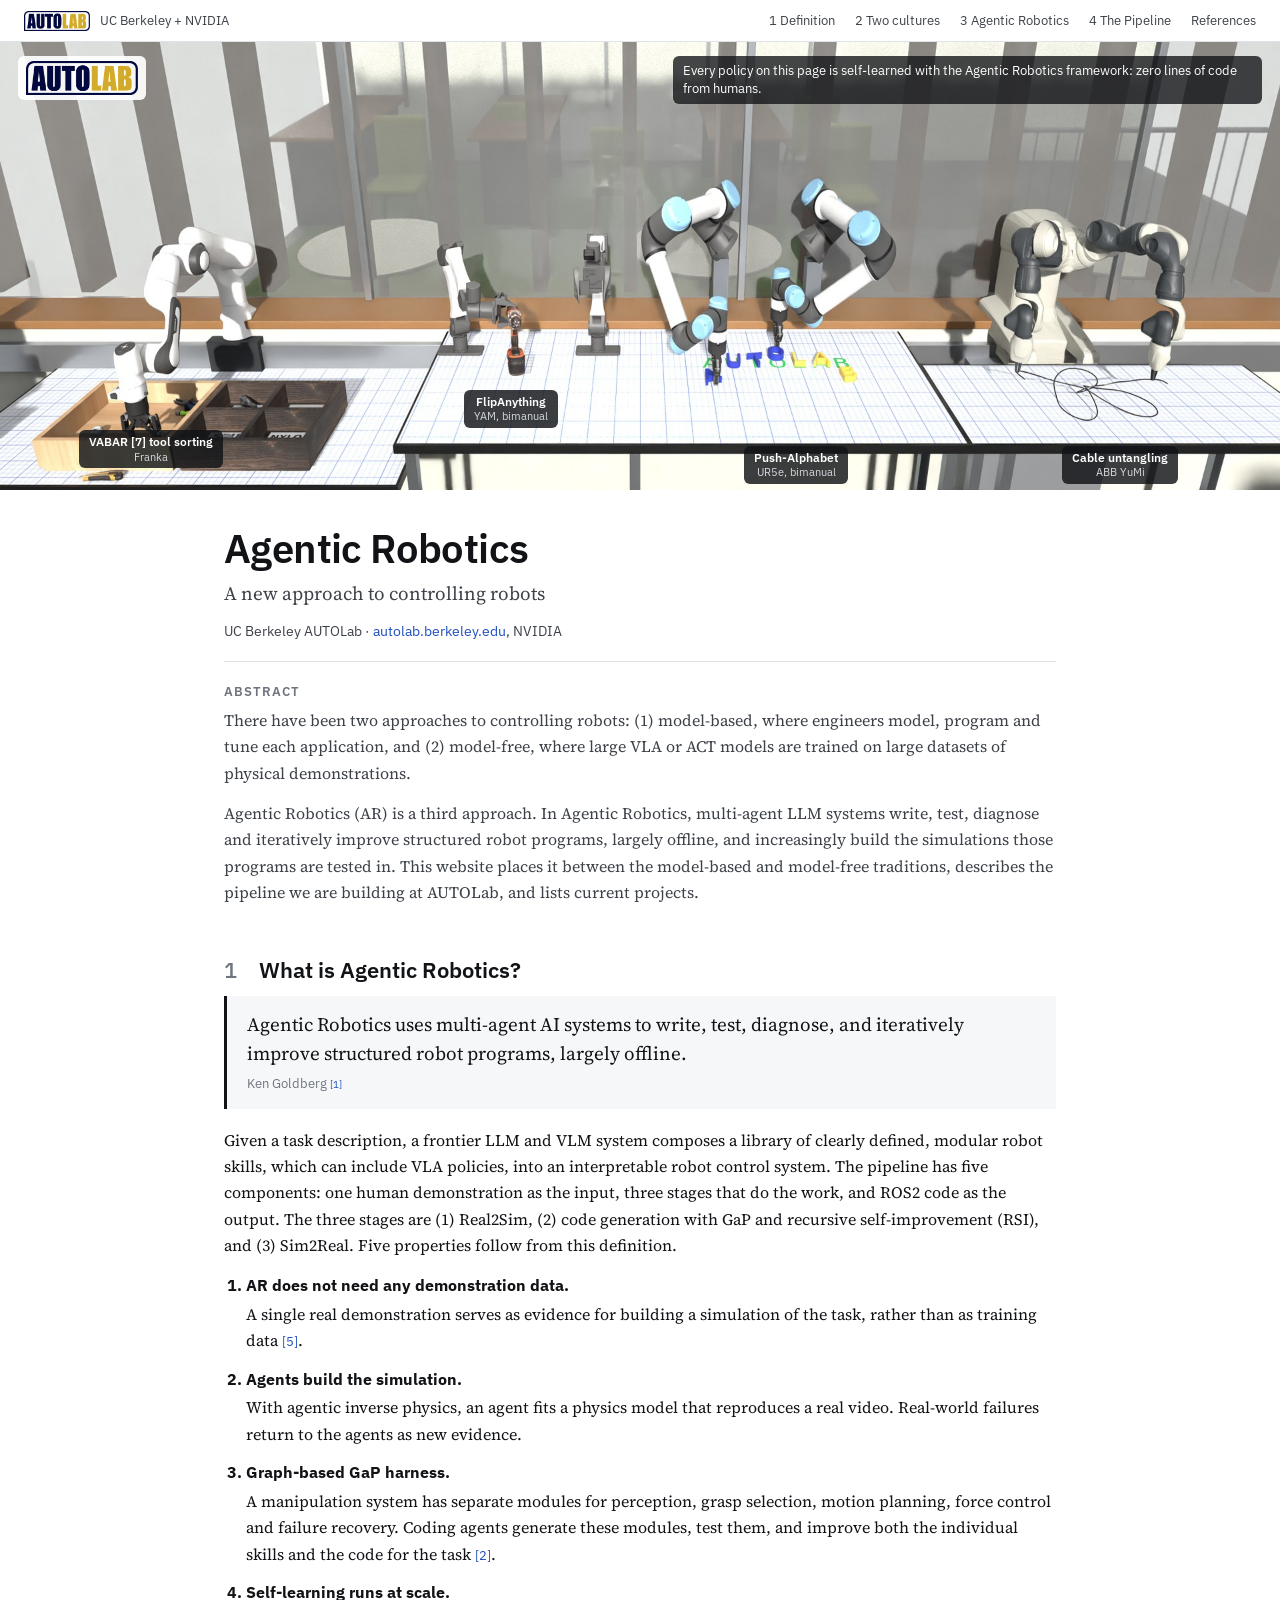
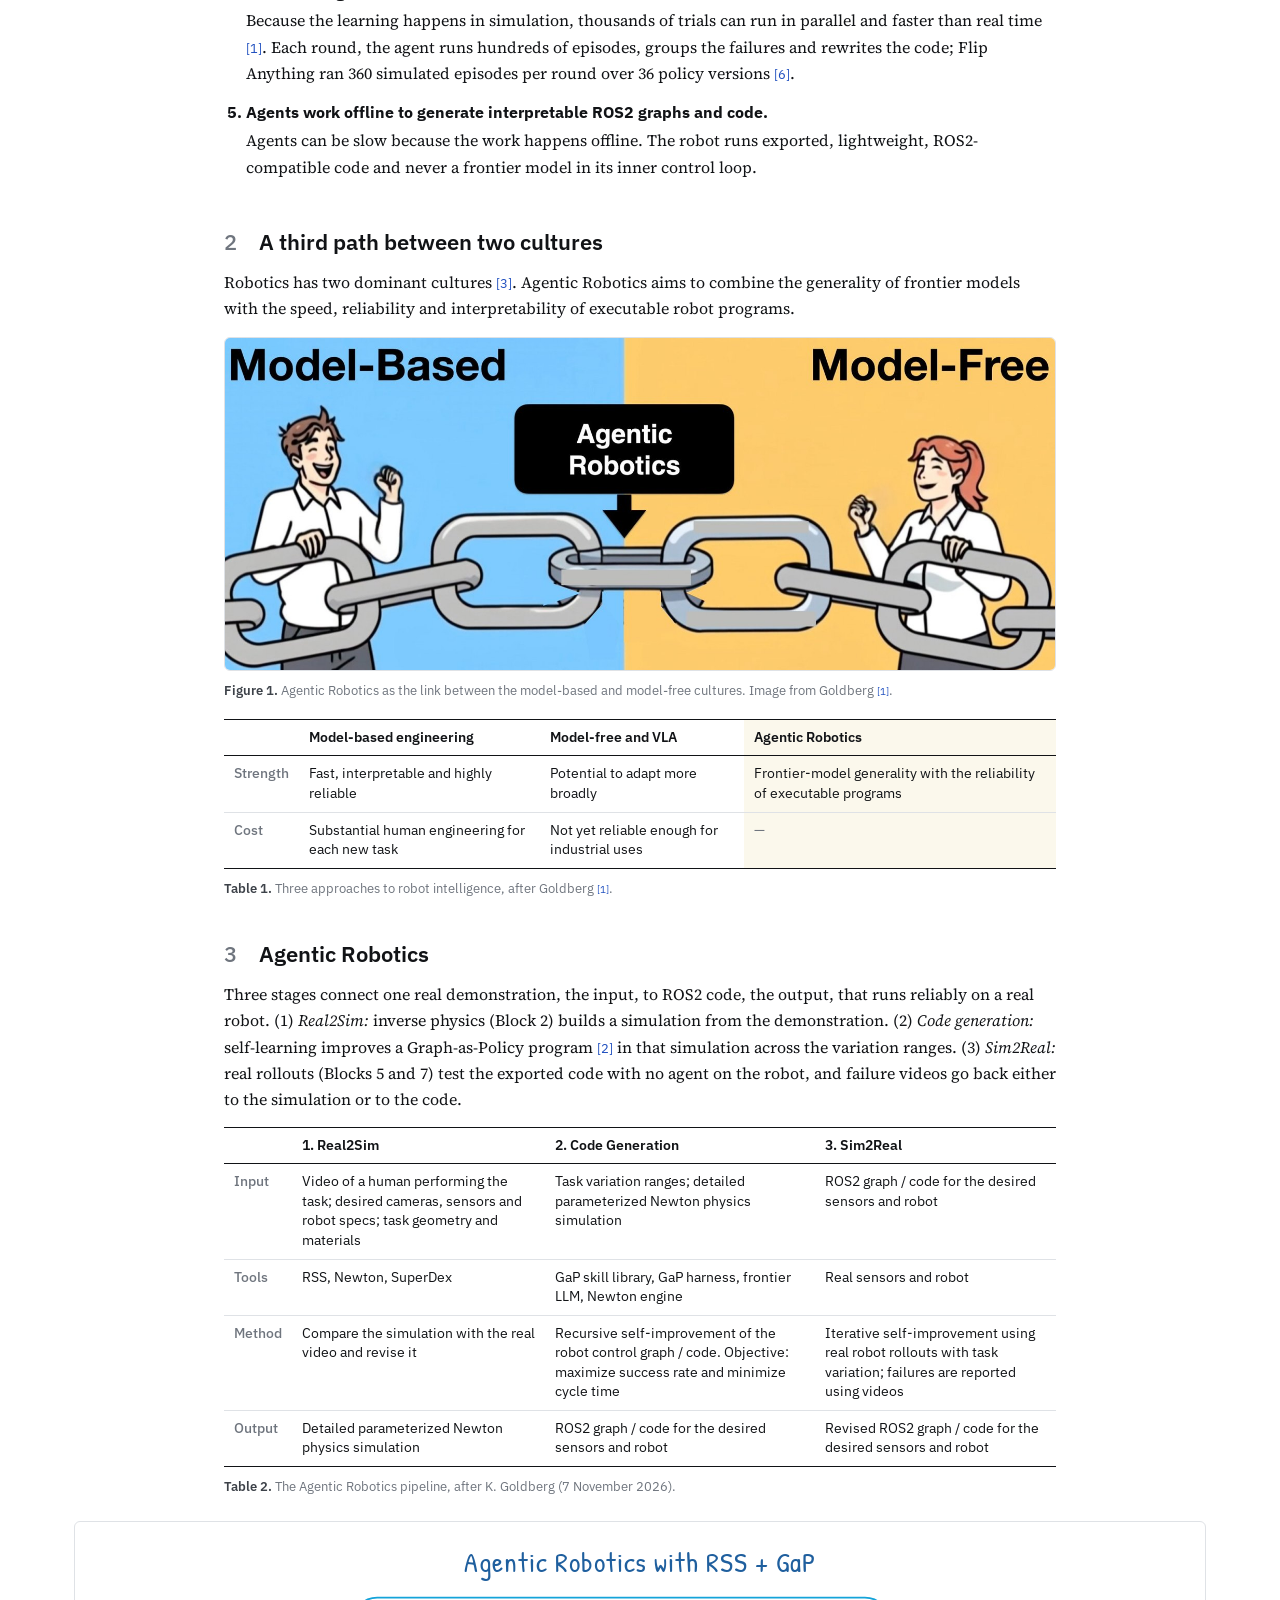
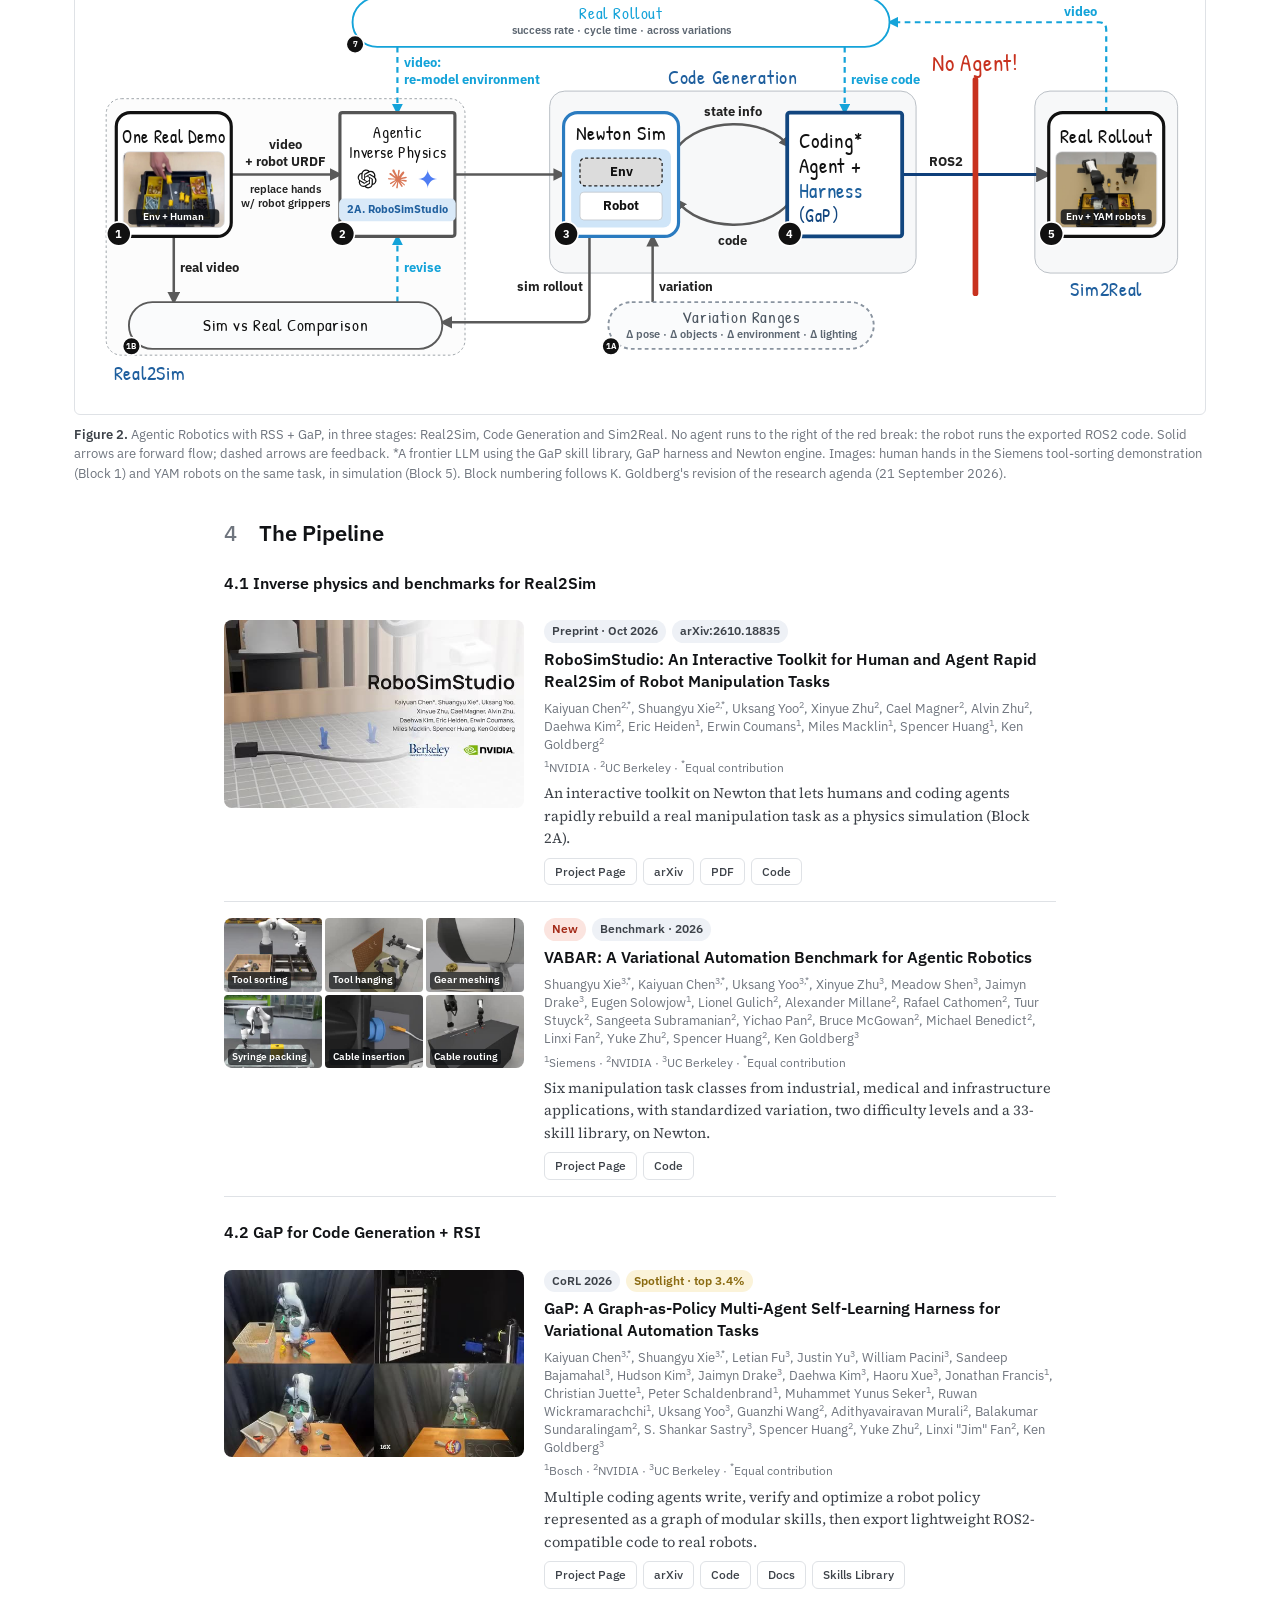
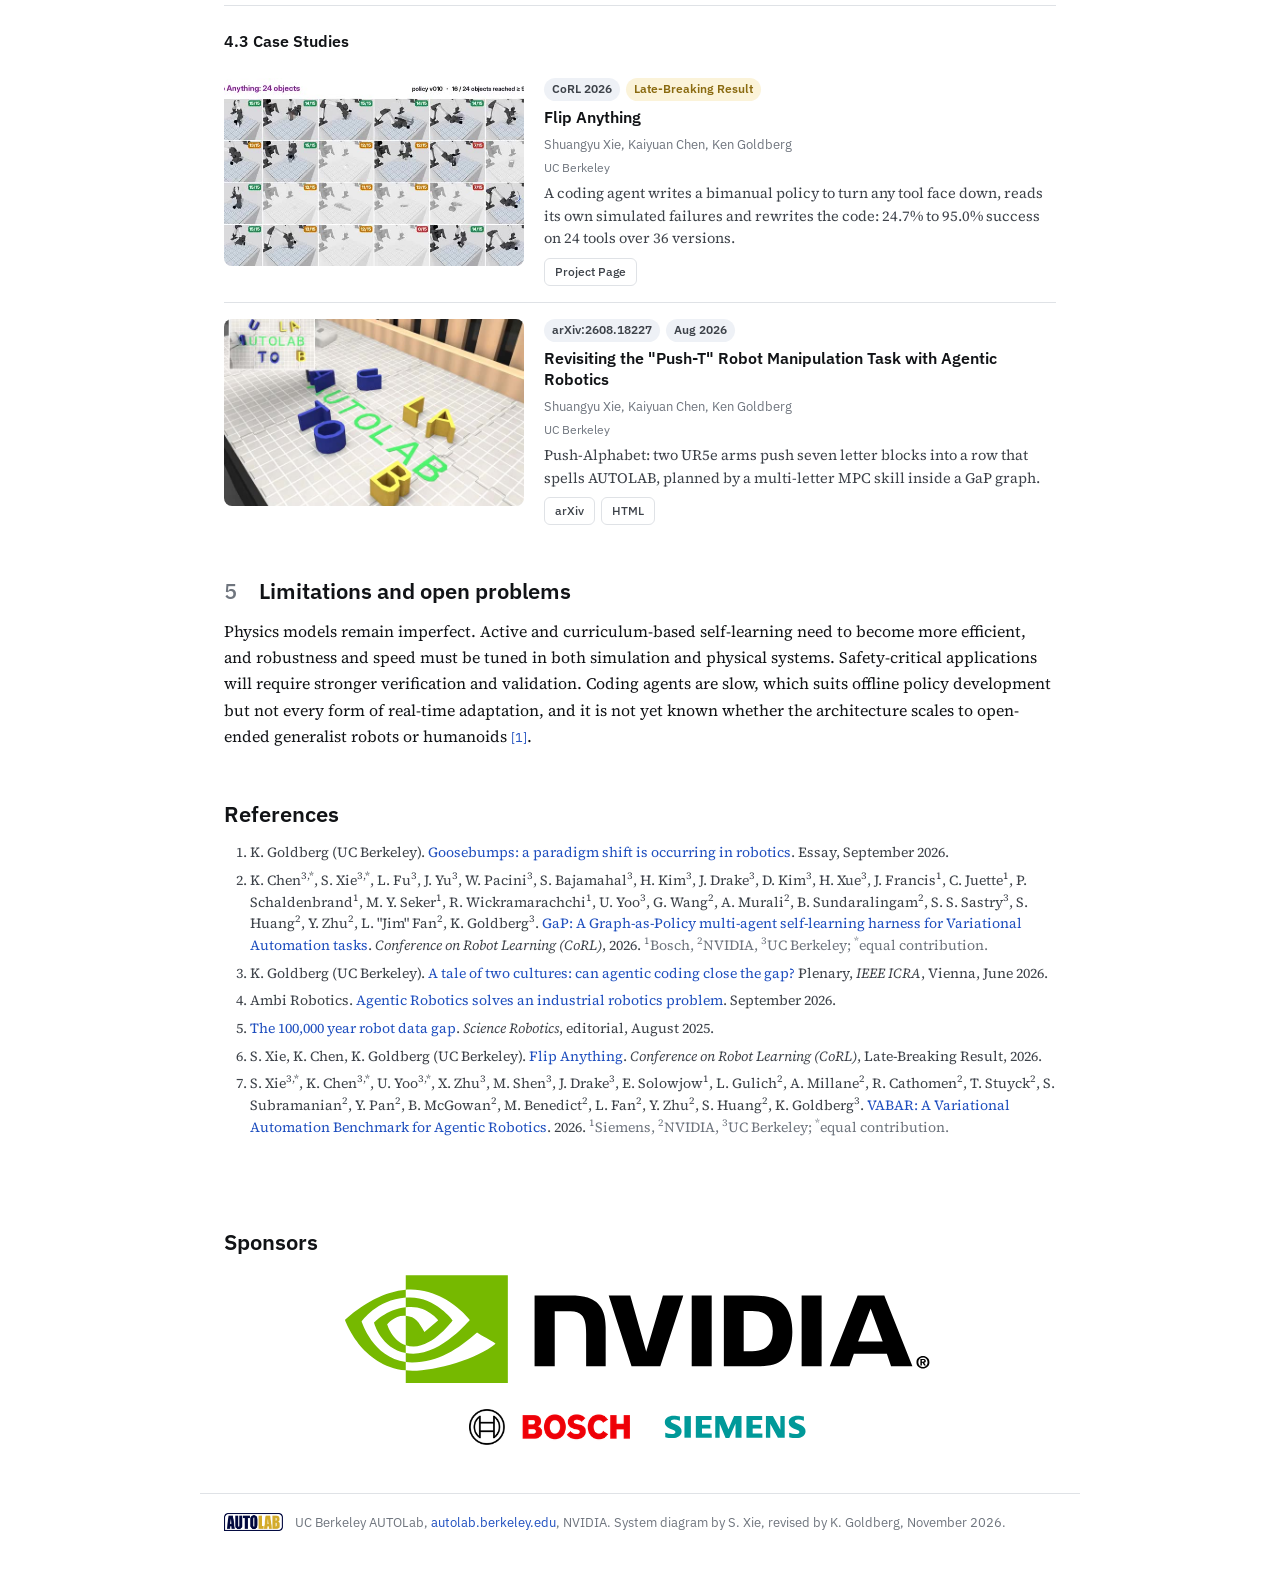
==== commit f8929d4e: "Use the Newton name without a prefix and mark VABAR equal contributors Co-Authored-By: Claude Opus 5" ====
--- a/index.html
+++ b/index.html
@@ -125,7 +125,7 @@
                 <h4><a href="https://robosimstudio.github.io" target="_blank" rel="noopener">RoboSimStudio: An Interactive Toolkit for Human and Agent Rapid Real2Sim of Robot Manipulation Tasks</a></h4>
                 <p class="pauthors">Kaiyuan Chen<sup>2,*</sup>, Shuangyu Xie<sup>2,*</sup>, Uksang Yoo<sup>2</sup>, Xinyue Zhu<sup>2</sup>, Cael Magner<sup>2</sup>, Alvin Zhu<sup>2</sup>, Daehwa Kim<sup>2</sup>, Eric Heiden<sup>1</sup>, Erwin Coumans<sup>1</sup>, Miles Macklin<sup>1</sup>, Spencer Huang<sup>1</sup>, Ken Goldberg<sup>2</sup></p>
                 <p class="paffils"><sup>1</sup>NVIDIA · <sup>2</sup>UC Berkeley · <sup>*</sup>Equal contribution</p>
-                <p class="pover">An interactive toolkit on NVIDIA Newton that lets humans and coding agents rapidly rebuild a real manipulation task as a physics simulation (Block 2A).</p>
+                <p class="pover">An interactive toolkit on Newton that lets humans and coding agents rapidly rebuild a real manipulation task as a physics simulation (Block 2A).</p>
                 <div class="pbtns"><a class="pbtn" href="https://robosimstudio.github.io" target="_blank" rel="noopener">Project Page</a><a class="pbtn" href="https://arxiv.org/abs/2610.18835" target="_blank" rel="noopener">arXiv</a><a class="pbtn" href="https://robosimstudio.github.io/robosimstudio.pdf" target="_blank" rel="noopener">PDF</a><a class="pbtn" href="https://github.com/robosimstudio/robosimstudio" target="_blank" rel="noopener">Code</a></div>
               </div>
             </article>
@@ -134,7 +134,7 @@
               <div class="pbody">
                 <div class="ptags"><span class="pchip pchip-new">New</span><span class="pchip">Benchmark · 2026</span></div>
                 <h4><a href="https://berkeleyautomation.github.io/vabar-website/" target="_blank" rel="noopener">VABAR: A Variational Automation Benchmark for Agentic Robotics</a></h4>
-                <p class="pauthors">Shuangyu Xie<sup>3,*</sup>, Kaiyuan Chen<sup>3</sup>, Uksang Yoo<sup>3</sup>, Xinyue Zhu<sup>3</sup>, Meadow Shen<sup>3</sup>, Jaimyn Drake<sup>3</sup>, Eugen Solowjow<sup>1</sup>, Lionel Gulich<sup>2</sup>, Alexander Millane<sup>2</sup>, Rafael Cathomen<sup>2</sup>, Tuur Stuyck<sup>2</sup>, Sangeeta Subramanian<sup>2</sup>, Yichao Pan<sup>2</sup>, Bruce McGowan<sup>2</sup>, Michael Benedict<sup>2</sup>, Linxi Fan<sup>2</sup>, Yuke Zhu<sup>2</sup>, Spencer Huang<sup>2</sup>, Ken Goldberg<sup>3</sup></p>
+                <p class="pauthors">Shuangyu Xie<sup>3,*</sup>, Kaiyuan Chen<sup>3,*</sup>, Uksang Yoo<sup>3,*</sup>, Xinyue Zhu<sup>3</sup>, Meadow Shen<sup>3</sup>, Jaimyn Drake<sup>3</sup>, Eugen Solowjow<sup>1</sup>, Lionel Gulich<sup>2</sup>, Alexander Millane<sup>2</sup>, Rafael Cathomen<sup>2</sup>, Tuur Stuyck<sup>2</sup>, Sangeeta Subramanian<sup>2</sup>, Yichao Pan<sup>2</sup>, Bruce McGowan<sup>2</sup>, Michael Benedict<sup>2</sup>, Linxi Fan<sup>2</sup>, Yuke Zhu<sup>2</sup>, Spencer Huang<sup>2</sup>, Ken Goldberg<sup>3</sup></p>
                 <p class="paffils"><sup>1</sup>Siemens · <sup>2</sup>NVIDIA · <sup>3</sup>UC Berkeley · <sup>*</sup>Equal contribution</p>
                 <p class="pover">Six manipulation task classes from industrial, medical and infrastructure applications, with standardized variation, two difficulty levels and a 33-skill library, on Newton.</p>
                 <div class="pbtns"><a class="pbtn" href="https://berkeleyautomation.github.io/vabar-website/" target="_blank" rel="noopener">Project Page</a><a class="pbtn" href="https://github.com/BerkeleyAutomation/VABAR" target="_blank" rel="noopener">Code</a></div>
@@ -191,7 +191,7 @@
             <li id="ref4">Ambi Robotics. <a href="https://www.ambirobotics.com/blog/agentic-robotics/" target="_blank" rel="noopener">Agentic Robotics solves an industrial robotics problem</a>. September 2026.</li>
             <li id="ref5"><a href="https://bit.ly/Robot-Data-Gap" target="_blank" rel="noopener">The 100,000 year robot data gap</a>. <i>Science Robotics</i>, editorial, August 2025.</li>
             <li id="ref6">S. Xie, K. Chen, K. Goldberg (UC Berkeley). <a href="https://berkeleyautomation.github.io/flipanything" target="_blank" rel="noopener">Flip Anything</a>. <i>Conference on Robot Learning (CoRL)</i>, Late-Breaking Result, 2026.</li>
-            <li id="ref7">S. Xie<sup>3,*</sup>, K. Chen<sup>3</sup>, U. Yoo<sup>3</sup>, X. Zhu<sup>3</sup>, M. Shen<sup>3</sup>, J. Drake<sup>3</sup>, E. Solowjow<sup>1</sup>, L. Gulich<sup>2</sup>, A. Millane<sup>2</sup>, R. Cathomen<sup>2</sup>, T. Stuyck<sup>2</sup>, S. Subramanian<sup>2</sup>, Y. Pan<sup>2</sup>, B. McGowan<sup>2</sup>, M. Benedict<sup>2</sup>, L. Fan<sup>2</sup>, Y. Zhu<sup>2</sup>, S. Huang<sup>2</sup>, K. Goldberg<sup>3</sup>. <a href="https://berkeleyautomation.github.io/vabar-website/" target="_blank" rel="noopener">VABAR: A Variational Automation Benchmark for Agentic Robotics</a>. 2026. <span class="ref-affils"><sup>1</sup>Siemens, <sup>2</sup>NVIDIA, <sup>3</sup>UC Berkeley; <sup>*</sup>equal contribution.</span></li>
+            <li id="ref7">S. Xie<sup>3,*</sup>, K. Chen<sup>3,*</sup>, U. Yoo<sup>3,*</sup>, X. Zhu<sup>3</sup>, M. Shen<sup>3</sup>, J. Drake<sup>3</sup>, E. Solowjow<sup>1</sup>, L. Gulich<sup>2</sup>, A. Millane<sup>2</sup>, R. Cathomen<sup>2</sup>, T. Stuyck<sup>2</sup>, S. Subramanian<sup>2</sup>, Y. Pan<sup>2</sup>, B. McGowan<sup>2</sup>, M. Benedict<sup>2</sup>, L. Fan<sup>2</sup>, Y. Zhu<sup>2</sup>, S. Huang<sup>2</sup>, K. Goldberg<sup>3</sup>. <a href="https://berkeleyautomation.github.io/vabar-website/" target="_blank" rel="noopener">VABAR: A Variational Automation Benchmark for Agentic Robotics</a>. 2026. <span class="ref-affils"><sup>1</sup>Siemens, <sup>2</sup>NVIDIA, <sup>3</sup>UC Berkeley; <sup>*</sup>equal contribution.</span></li>
           </ol>
         </section>
 
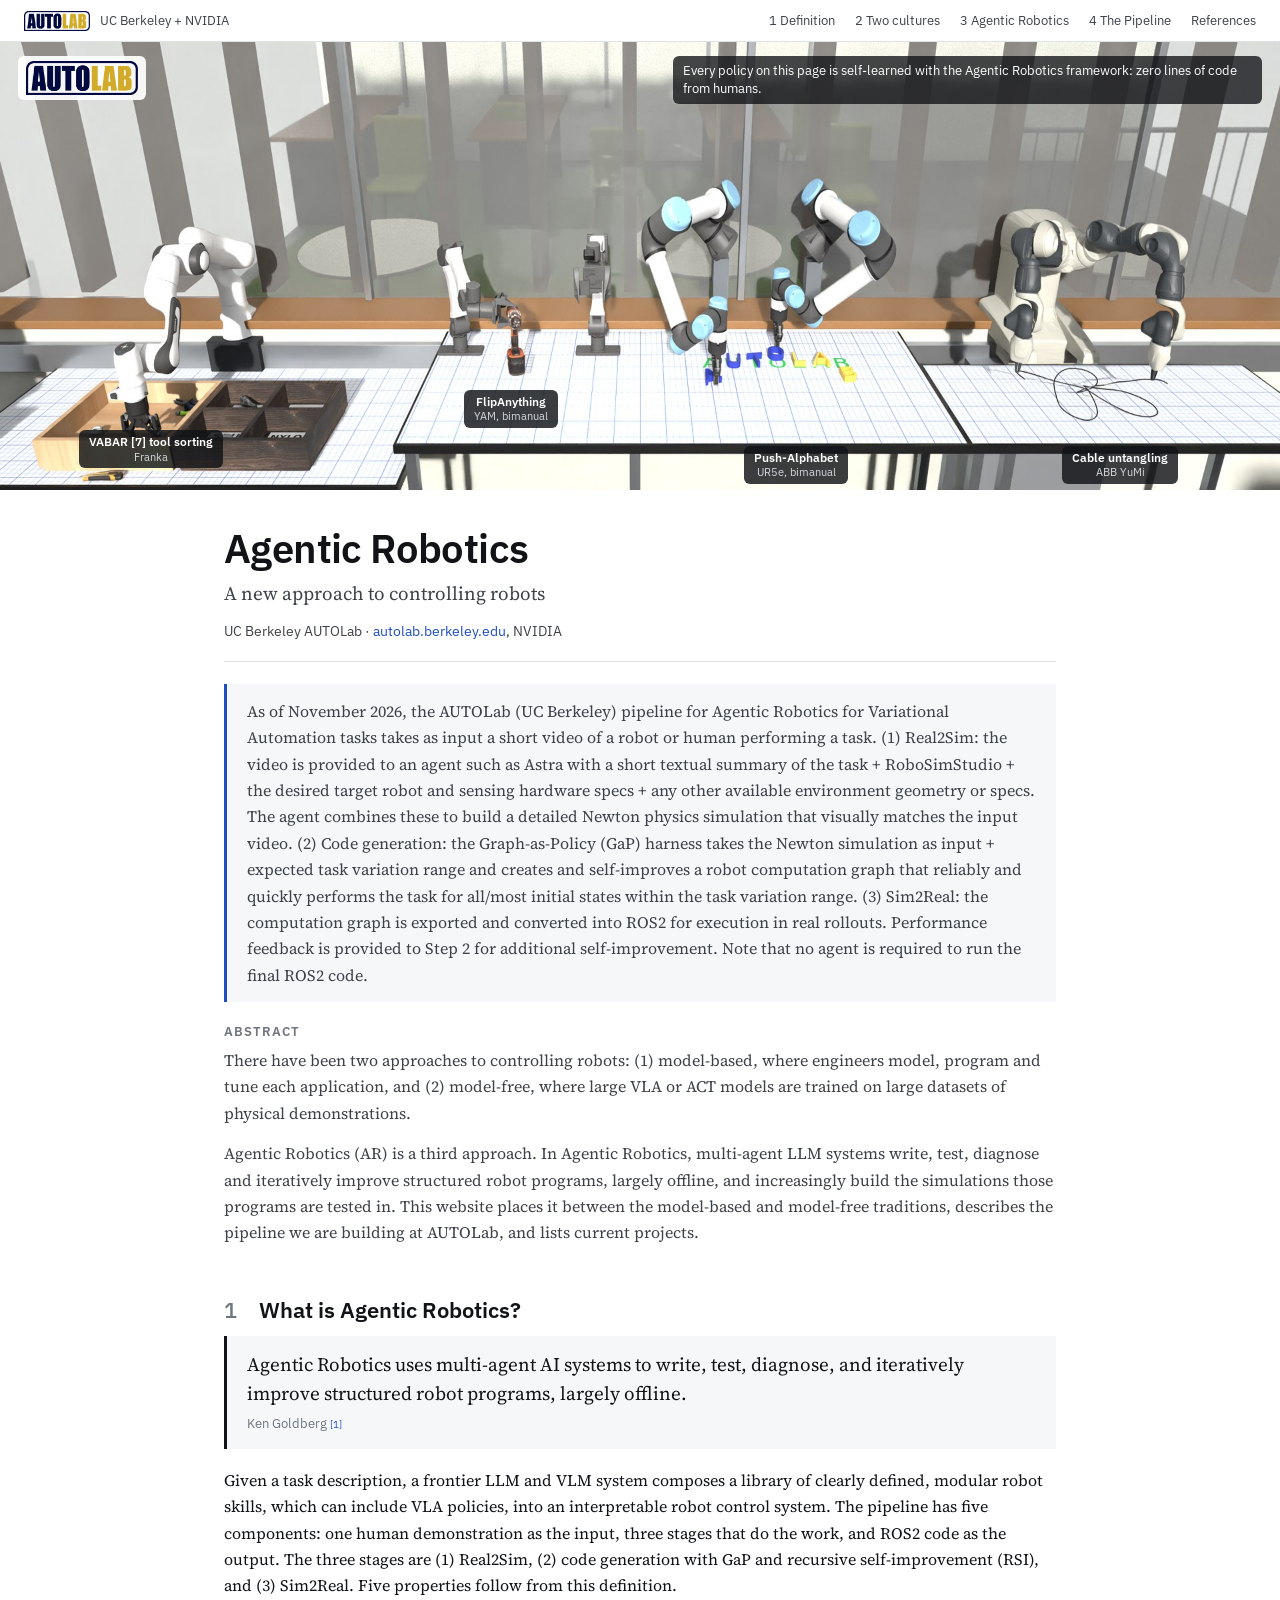
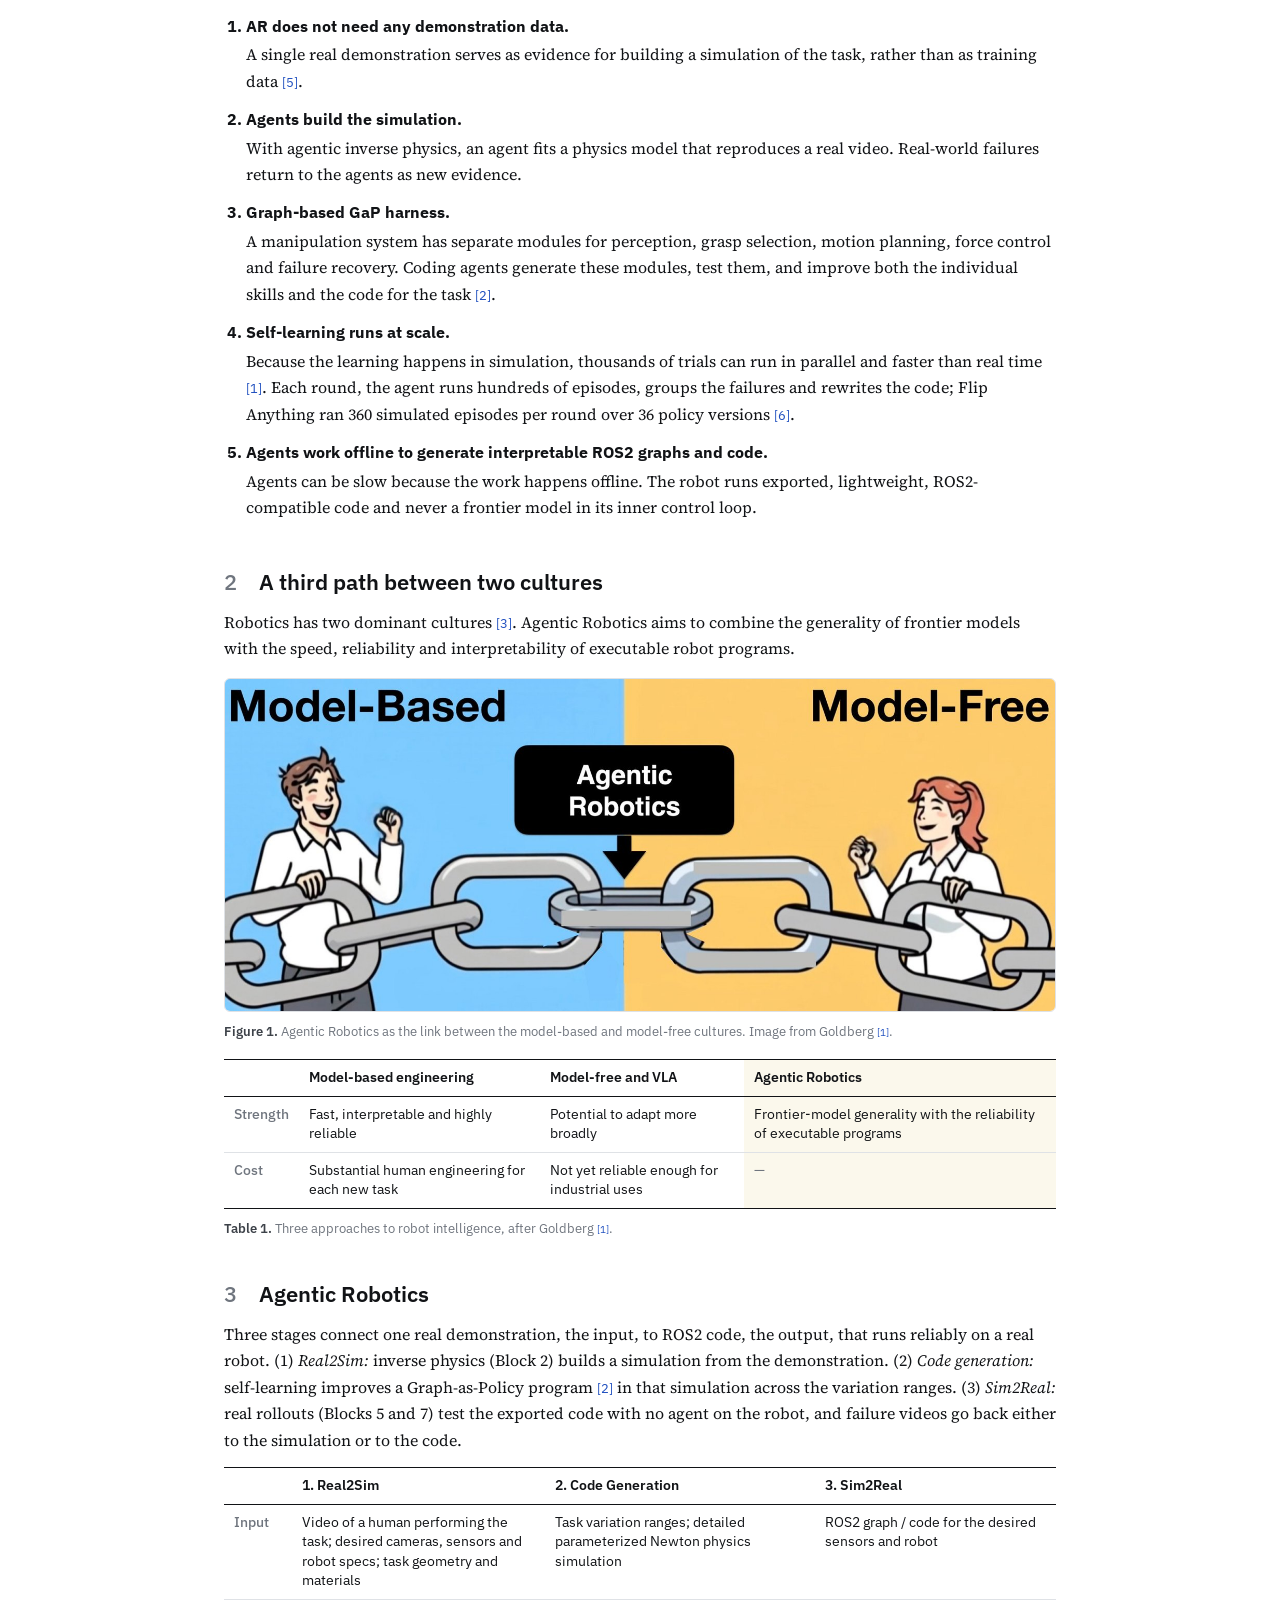
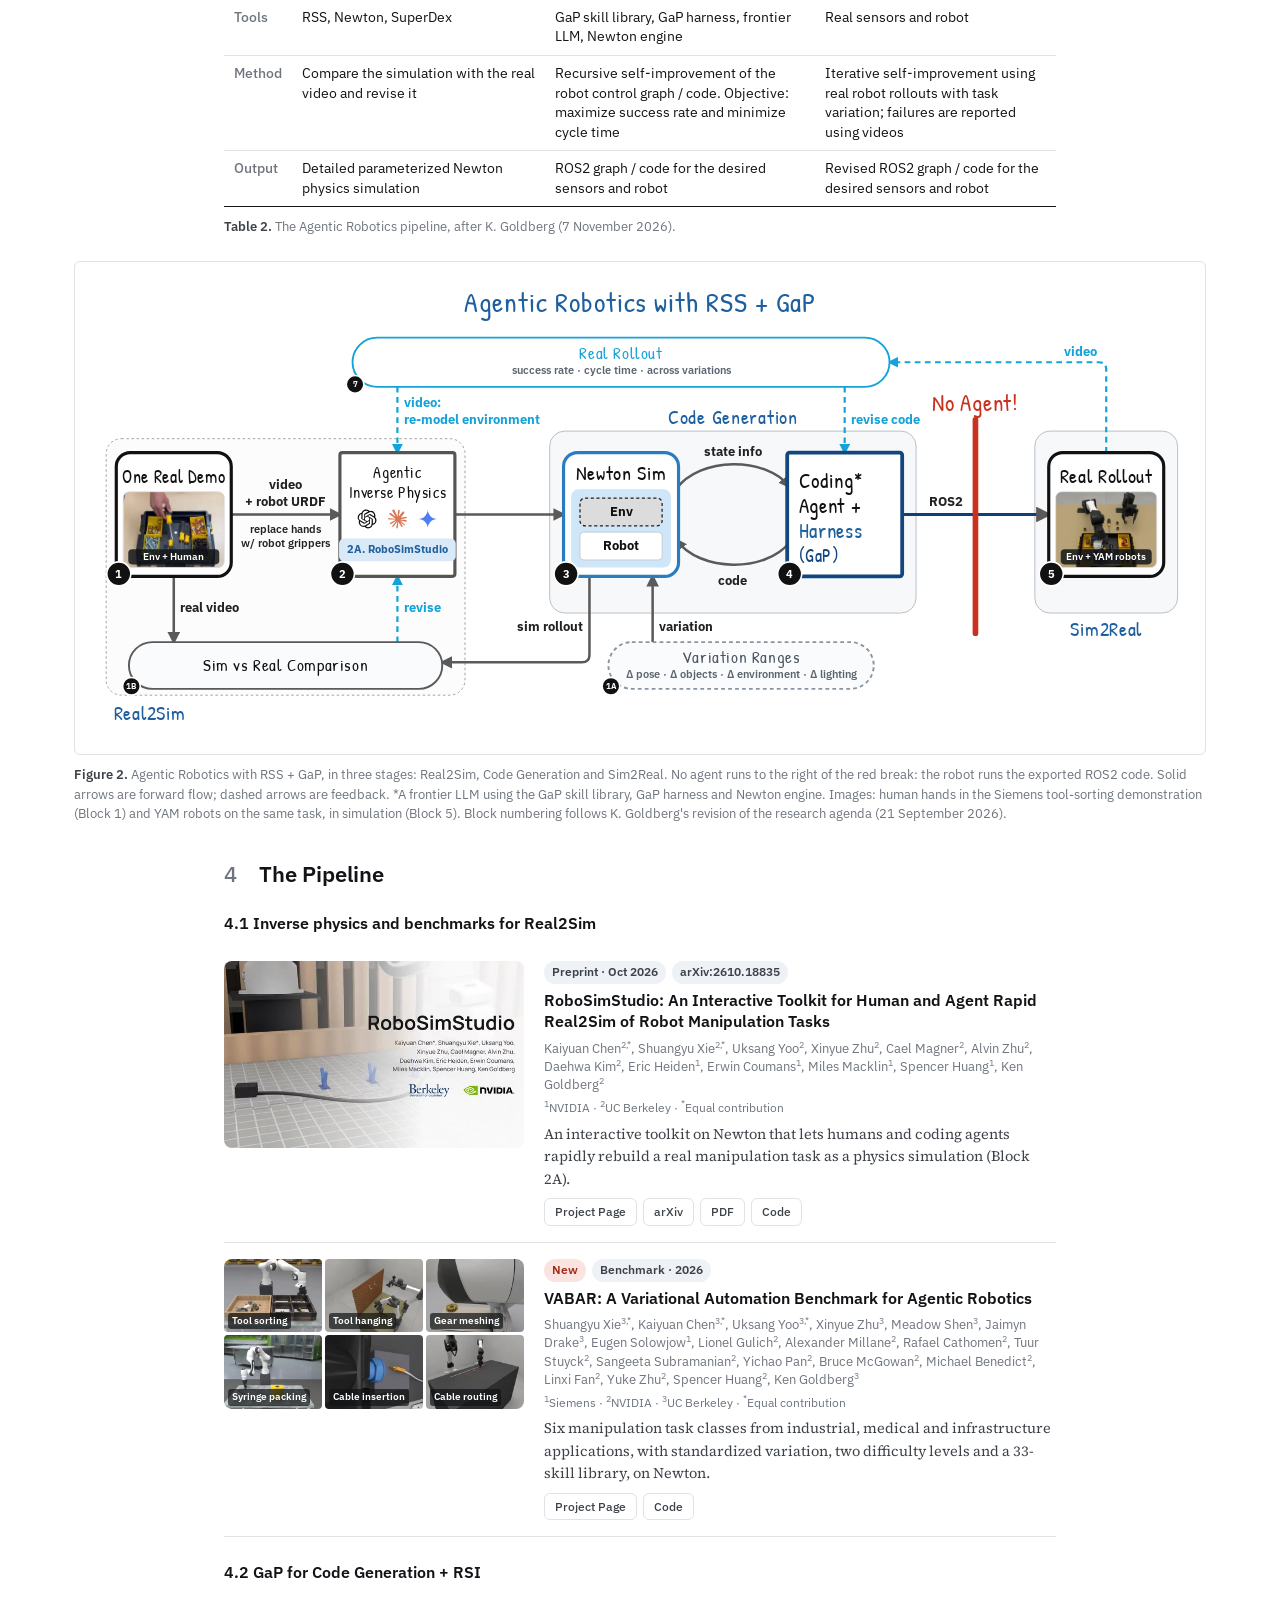
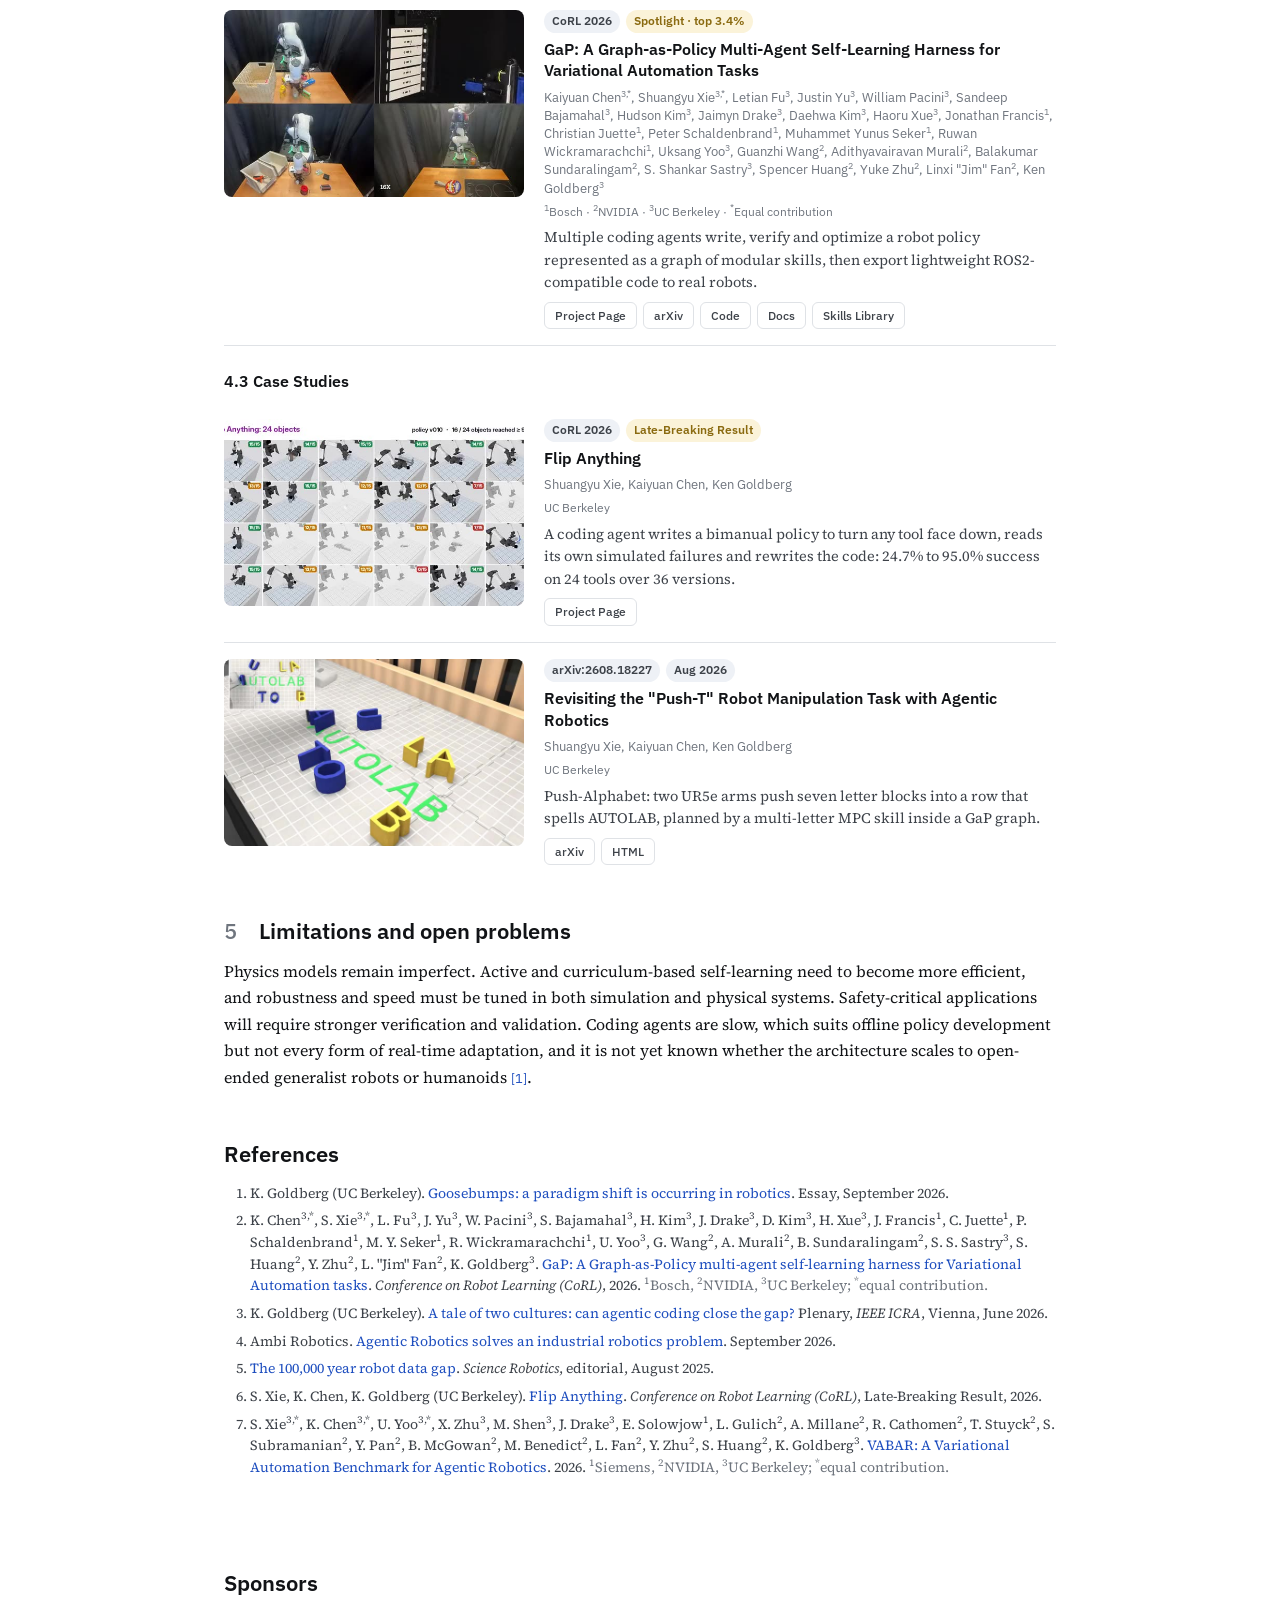
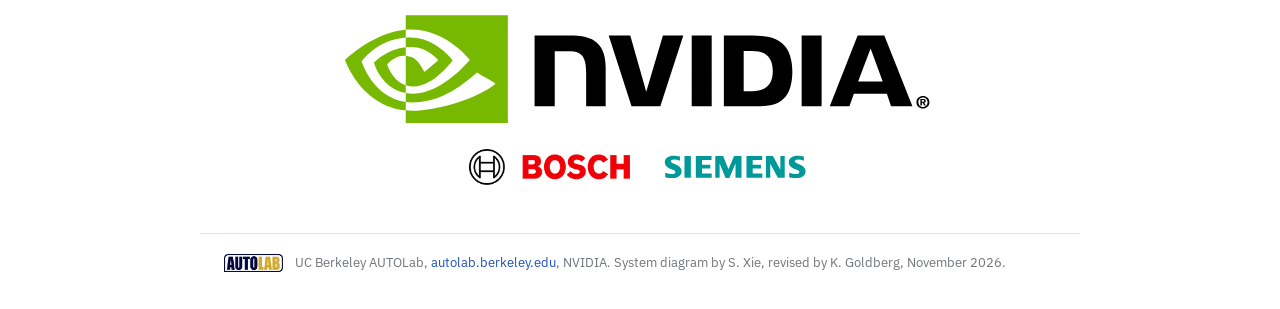
==== commit aa0b1ff4: "Add November 2026 pipeline status at the top of the page Text supplied by K. Goldberg, inserted verb" ====
--- a/index.html
+++ b/index.html
@@ -46,6 +46,10 @@
           <p class="affil">UC Berkeley AUTOLab · <a href="https://autolab.berkeley.edu/" target="_blank" rel="noopener">autolab.berkeley.edu</a>, NVIDIA</p>
         </header>
 
+        <section class="pipeline-status" aria-label="Pipeline status, November 2026">
+          <p>As of November 2026, the AUTOLab (UC Berkeley) pipeline for Agentic Robotics for Variational Automation tasks takes as input a short video of a robot or human performing a task. (1) Real2Sim: the video is provided to an agent such as Astra with a short textual summary of the task + RoboSimStudio + the desired target robot and sensing hardware specs + any other available environment geometry or specs. The agent combines these to build a detailed Newton physics simulation that visually matches the input video. (2) Code generation: the Graph-as-Policy (GaP) harness takes the Newton simulation as input + expected task variation range and creates and self-improves a robot computation graph that reliably and quickly performs the task for all/most initial states within the task variation range. (3) Sim2Real: the computation graph is exported and converted into ROS2 for execution in real rollouts. Performance feedback is provided to Step 2 for additional self-improvement. Note that no agent is required to run the final ROS2 code.</p>
+        </section>
+
         <section class="abstract" aria-label="Abstract">
           <h2>Abstract</h2>
           <p>There have been two approaches to controlling robots: (1) model-based, where engineers model, program and tune each application, and (2) model-free, where large VLA or ACT models are trained on large datasets of physical demonstrations.</p>
--- a/css/style.css
+++ b/css/style.css
@@ -75,6 +75,8 @@
 .abstract h2 { font-size: 13px; text-transform: uppercase; letter-spacing: .08em; color: var(--muted); margin-bottom: 6px; }
 .abstract p { color: var(--ink-2); }
 
+.pipeline-status { margin: 22px 0 0; padding: 14px 20px; background: var(--surface); border-left: 3px solid var(--accent); }
+.pipeline-status p { margin: 0; color: var(--ink-2); }
 .definition { margin: 6px 0 18px; padding: 14px 20px; background: var(--surface); border-left: 3px solid var(--ink); }
 .definition p { font-size: 19px; line-height: 1.5; margin: 0 0 6px; }
 .definition footer { font-family: var(--sans); font-size: 13px; color: var(--muted); }
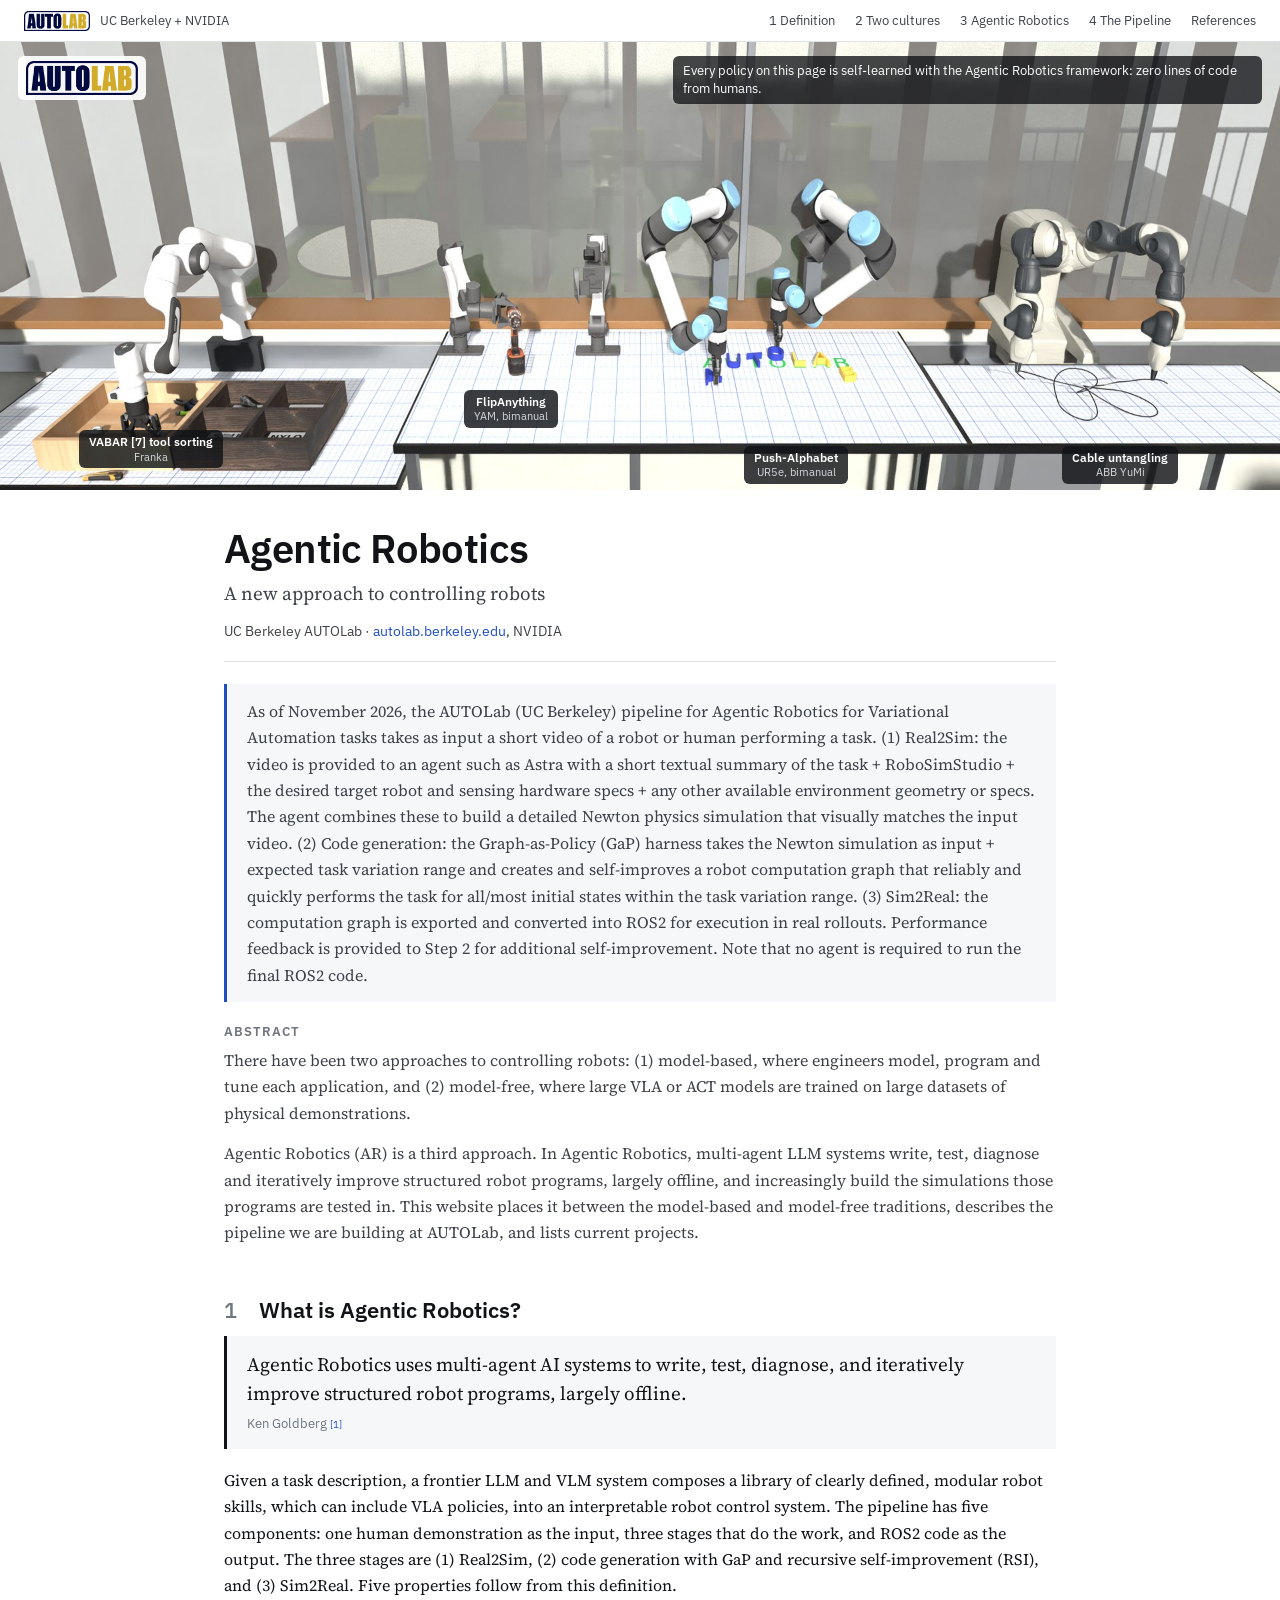
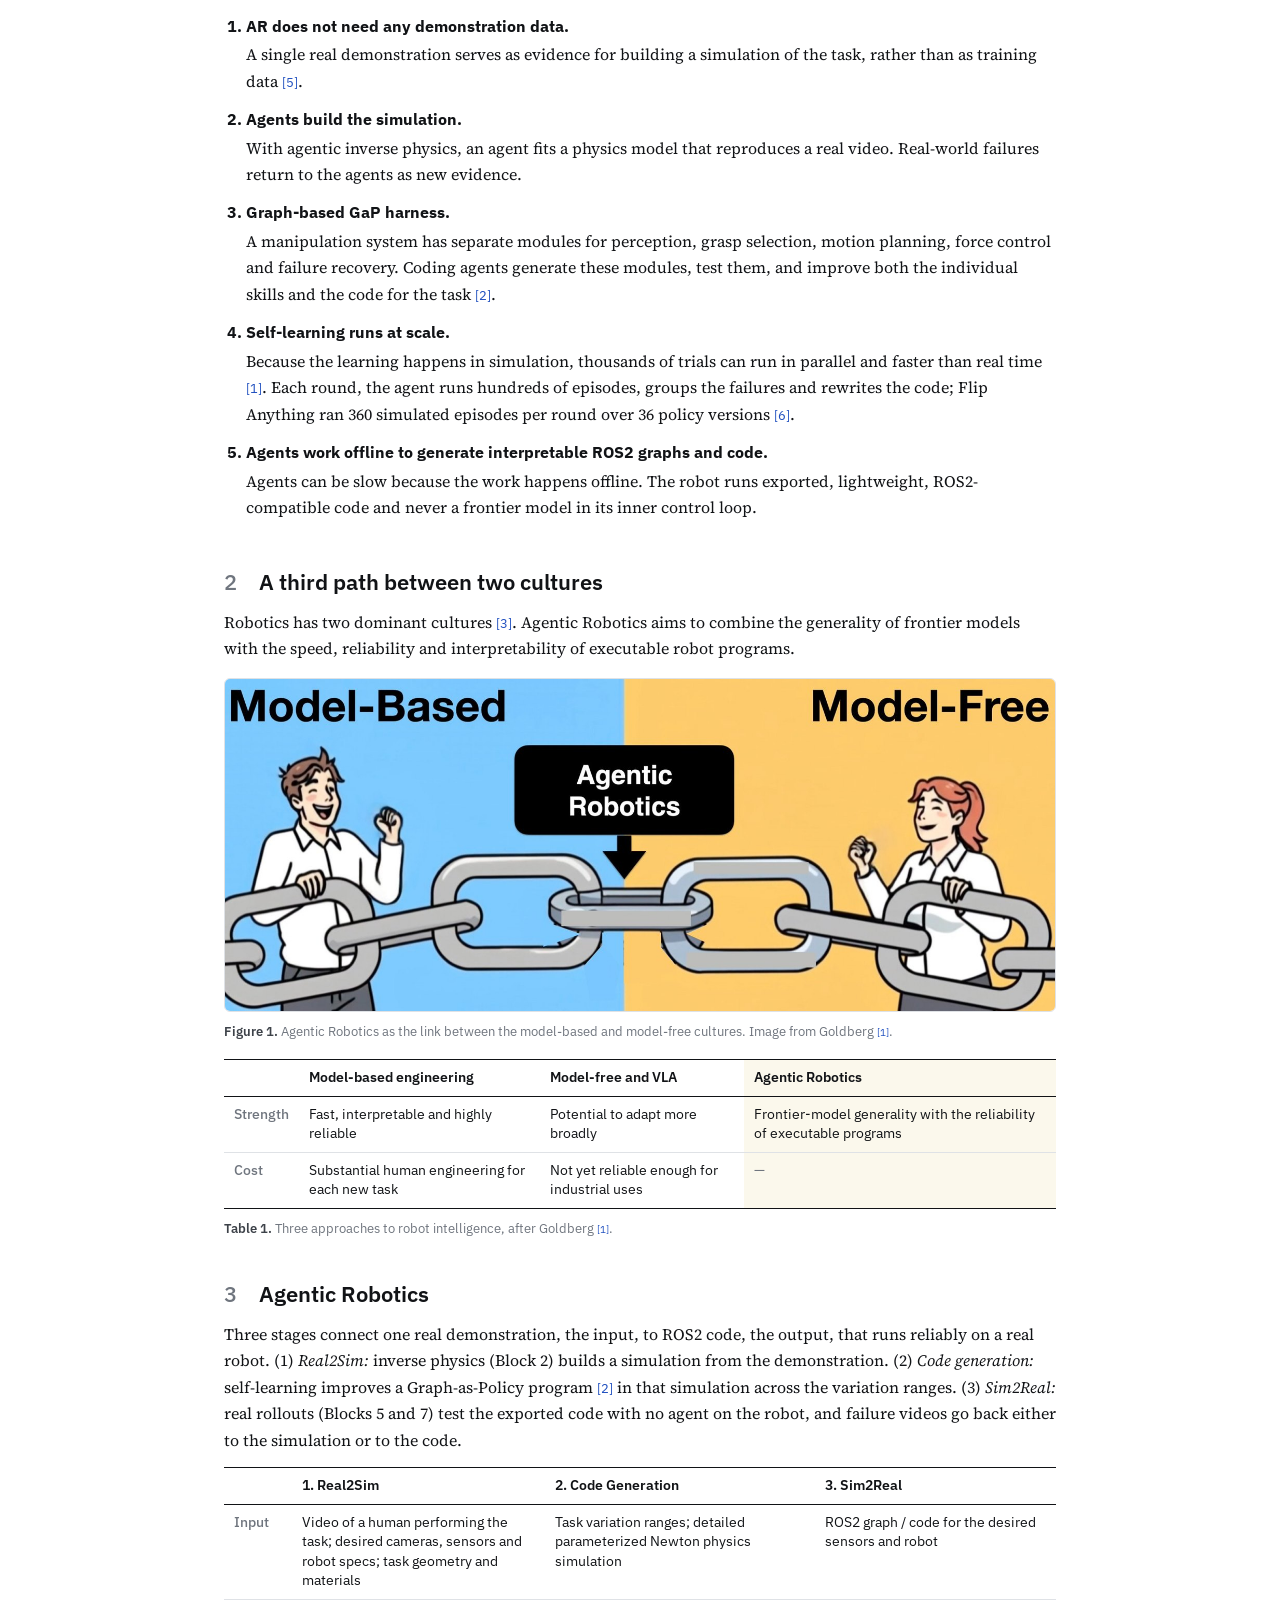
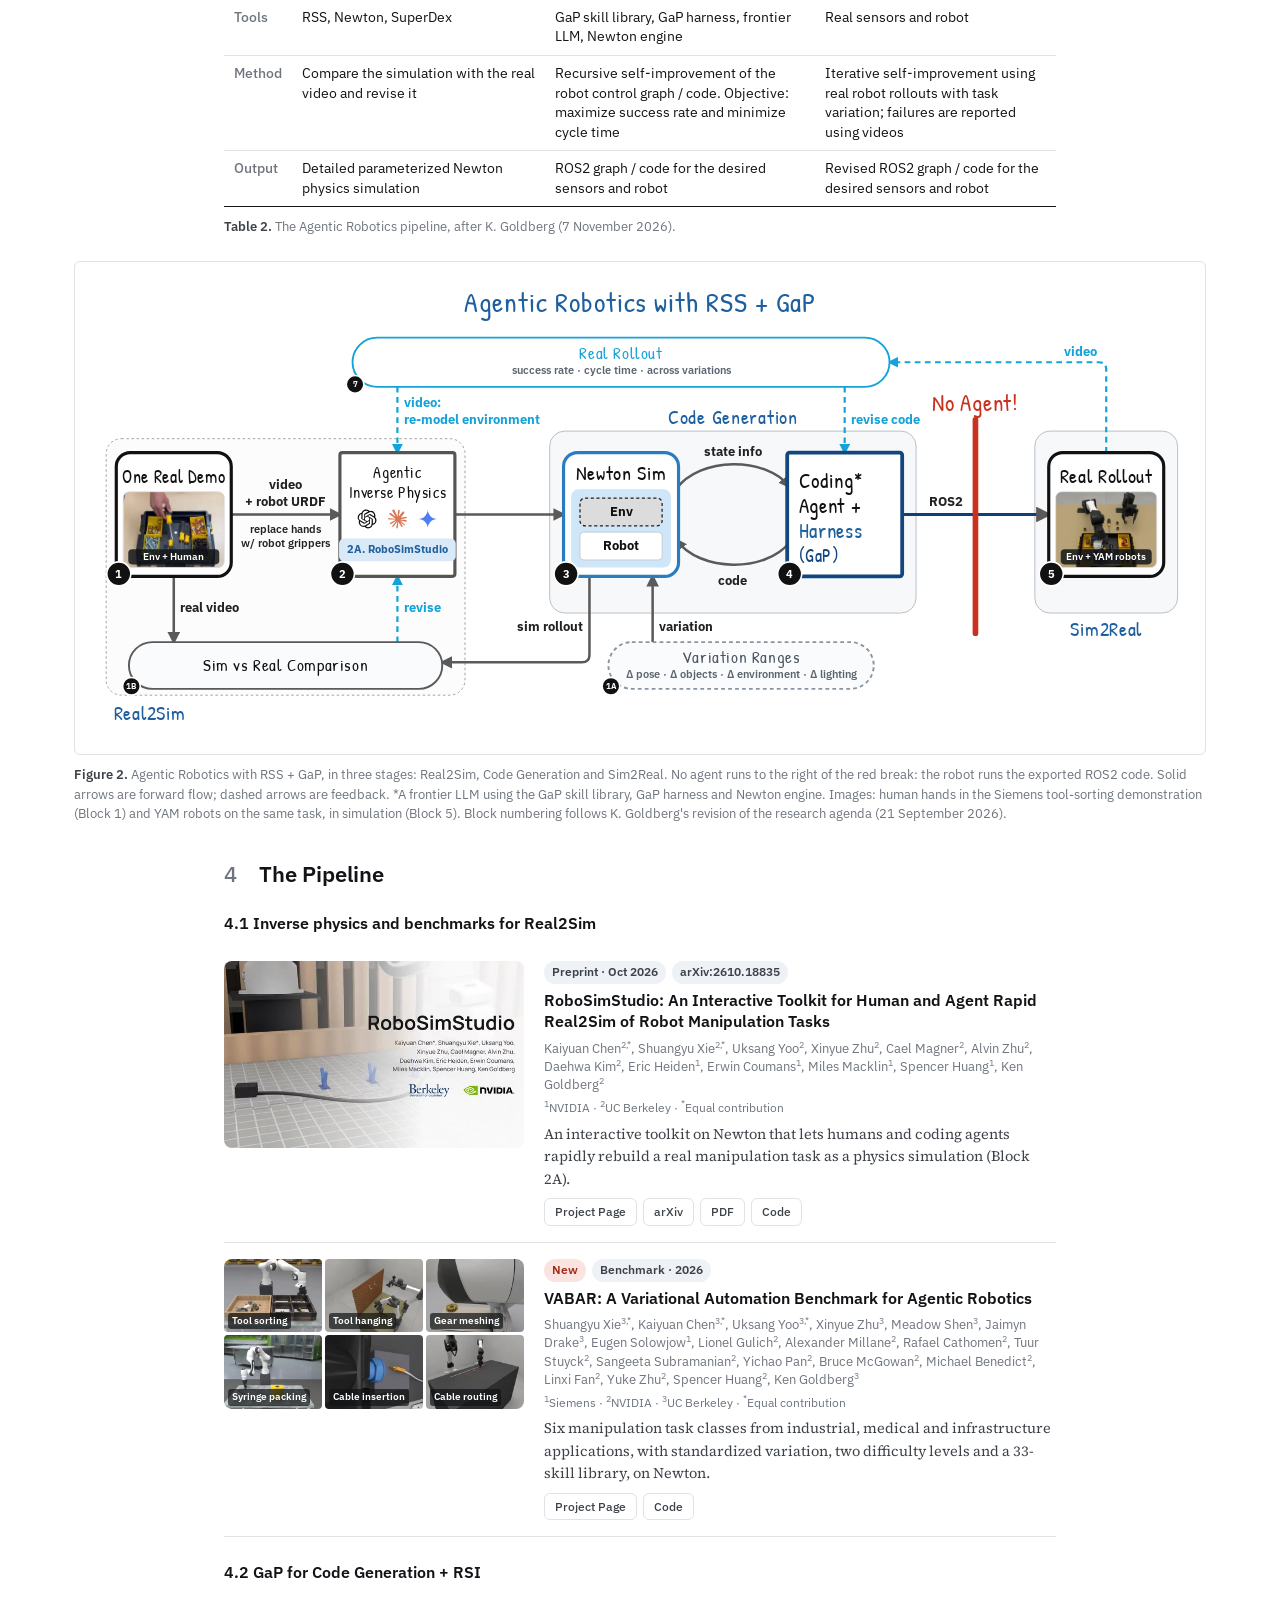
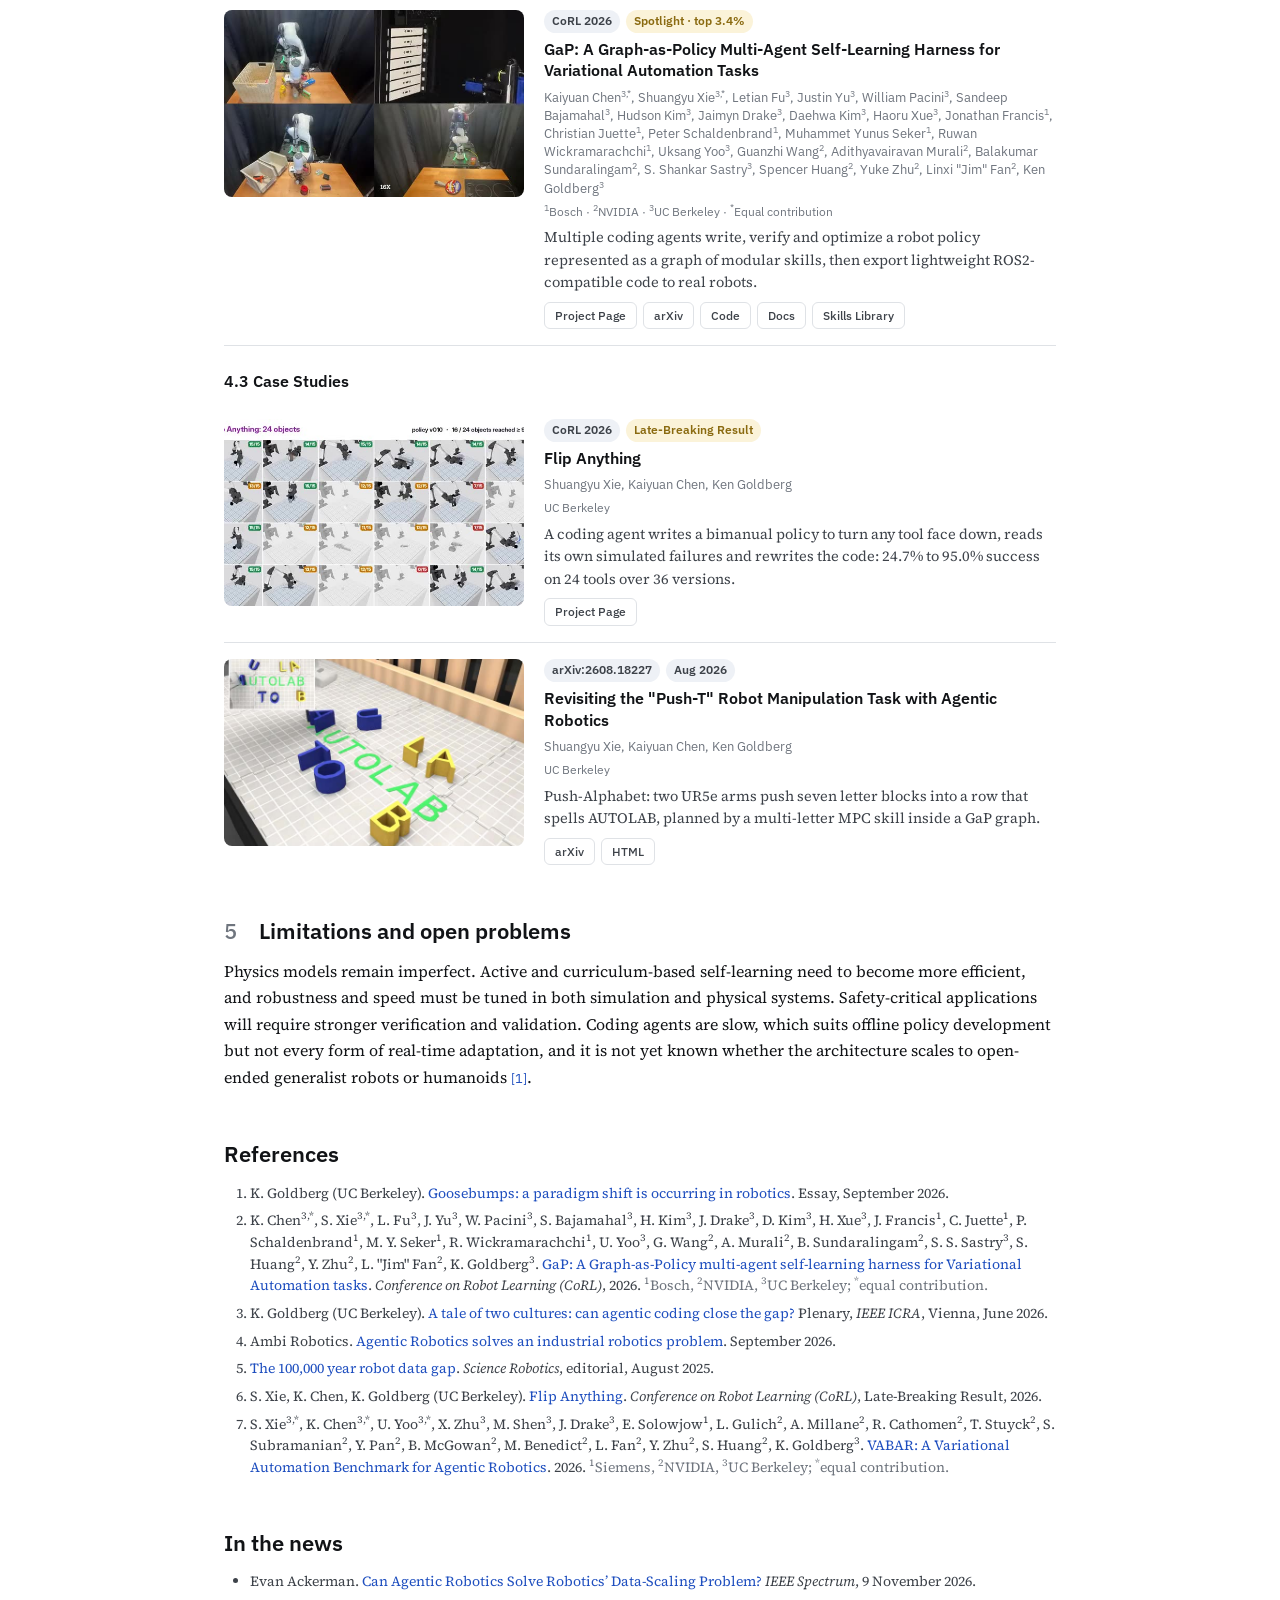
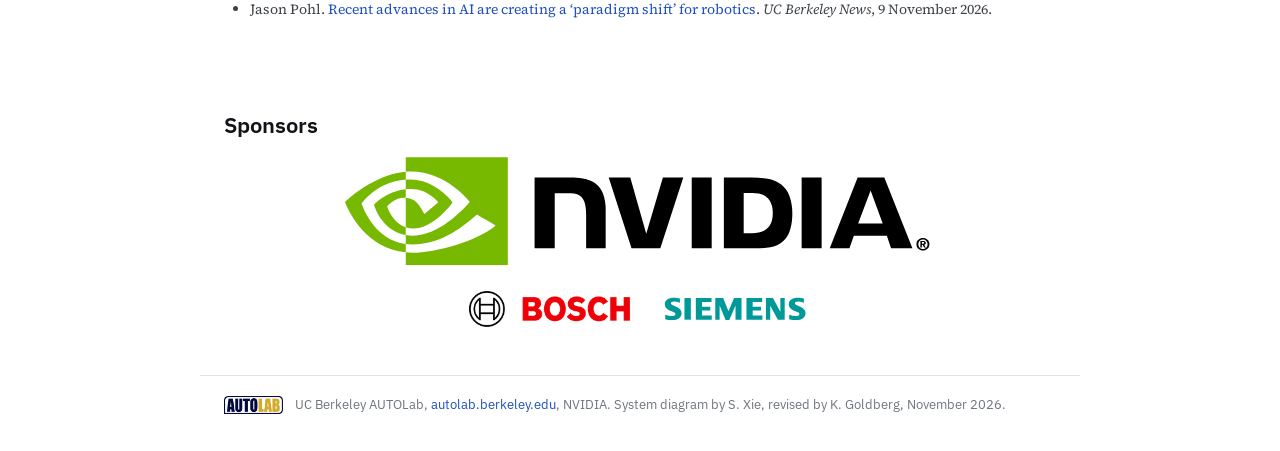
==== commit 2a12d12a: "Add In the news section with IEEE Spectrum and Berkeley News links Co-Authored-By: Claude Opus 5.5 <" ====
--- a/index.html
+++ b/index.html
@@ -199,6 +199,14 @@
           </ol>
         </section>
 
+        <section id="press" class="refs">
+          <h2>In the news</h2>
+          <ul>
+            <li>Evan Ackerman. <a href="https://spectrum.ieee.org/agentic-robotics" target="_blank" rel="noopener">Can Agentic Robotics Solve Robotics’ Data-Scaling Problem?</a> <i>IEEE Spectrum</i>, 9 November 2026.</li>
+            <li>Jason Pohl. <a href="https://news.berkeley.edu/2026/11/09/recent-advances-in-ai-are-creating-a-paradigm-shift-for-robotics/" target="_blank" rel="noopener">Recent advances in AI are creating a ‘paradigm shift’ for robotics</a>. <i>UC Berkeley News</i>, 9 November 2026.</li>
+          </ul>
+        </section>
+
         <section id="sponsors" class="sponsors" aria-labelledby="sponsors-title">
           <h2 id="sponsors-title">Sponsors</h2>
           <div class="sponsor-lead"><img src="assets/sponsors/nvidia.svg" alt="NVIDIA" /></div>
--- a/css/style.css
+++ b/css/style.css
@@ -124,7 +124,7 @@
 .plain li { margin-bottom: 4px; }
 
 /* references and citation */
-.refs ol { padding-left: 26px; font-size: 14px; line-height: 1.55; color: var(--ink-2); }
+.refs ol, .refs ul { padding-left: 26px; font-size: 14px; line-height: 1.55; color: var(--ink-2); }
 .refs li { margin-bottom: 6px; }
 .refs li:target { background: #fff7d6; }
 .citation pre { background: var(--surface); border: 1px solid var(--rule); border-radius: 4px; padding: 12px 14px; overflow-x: auto; font-family: var(--mono); font-size: 12.5px; line-height: 1.5; margin: 0; }
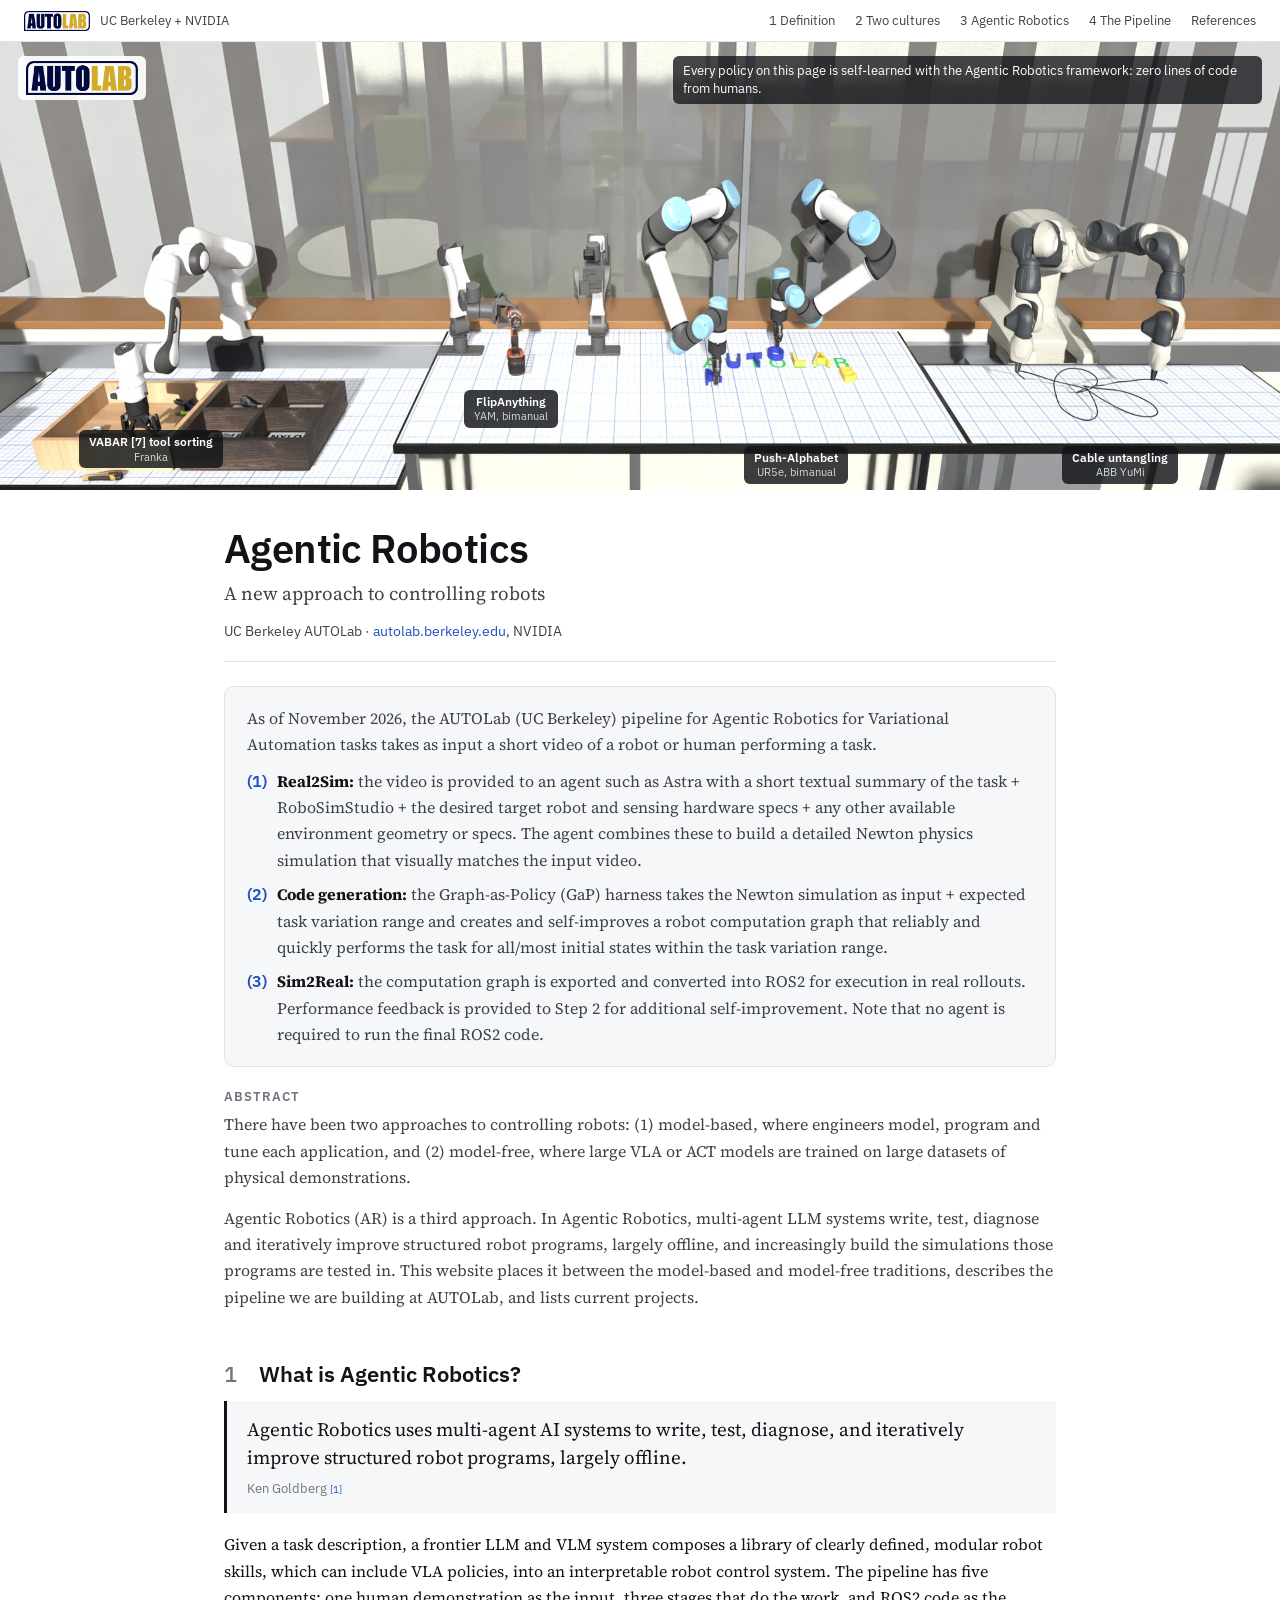
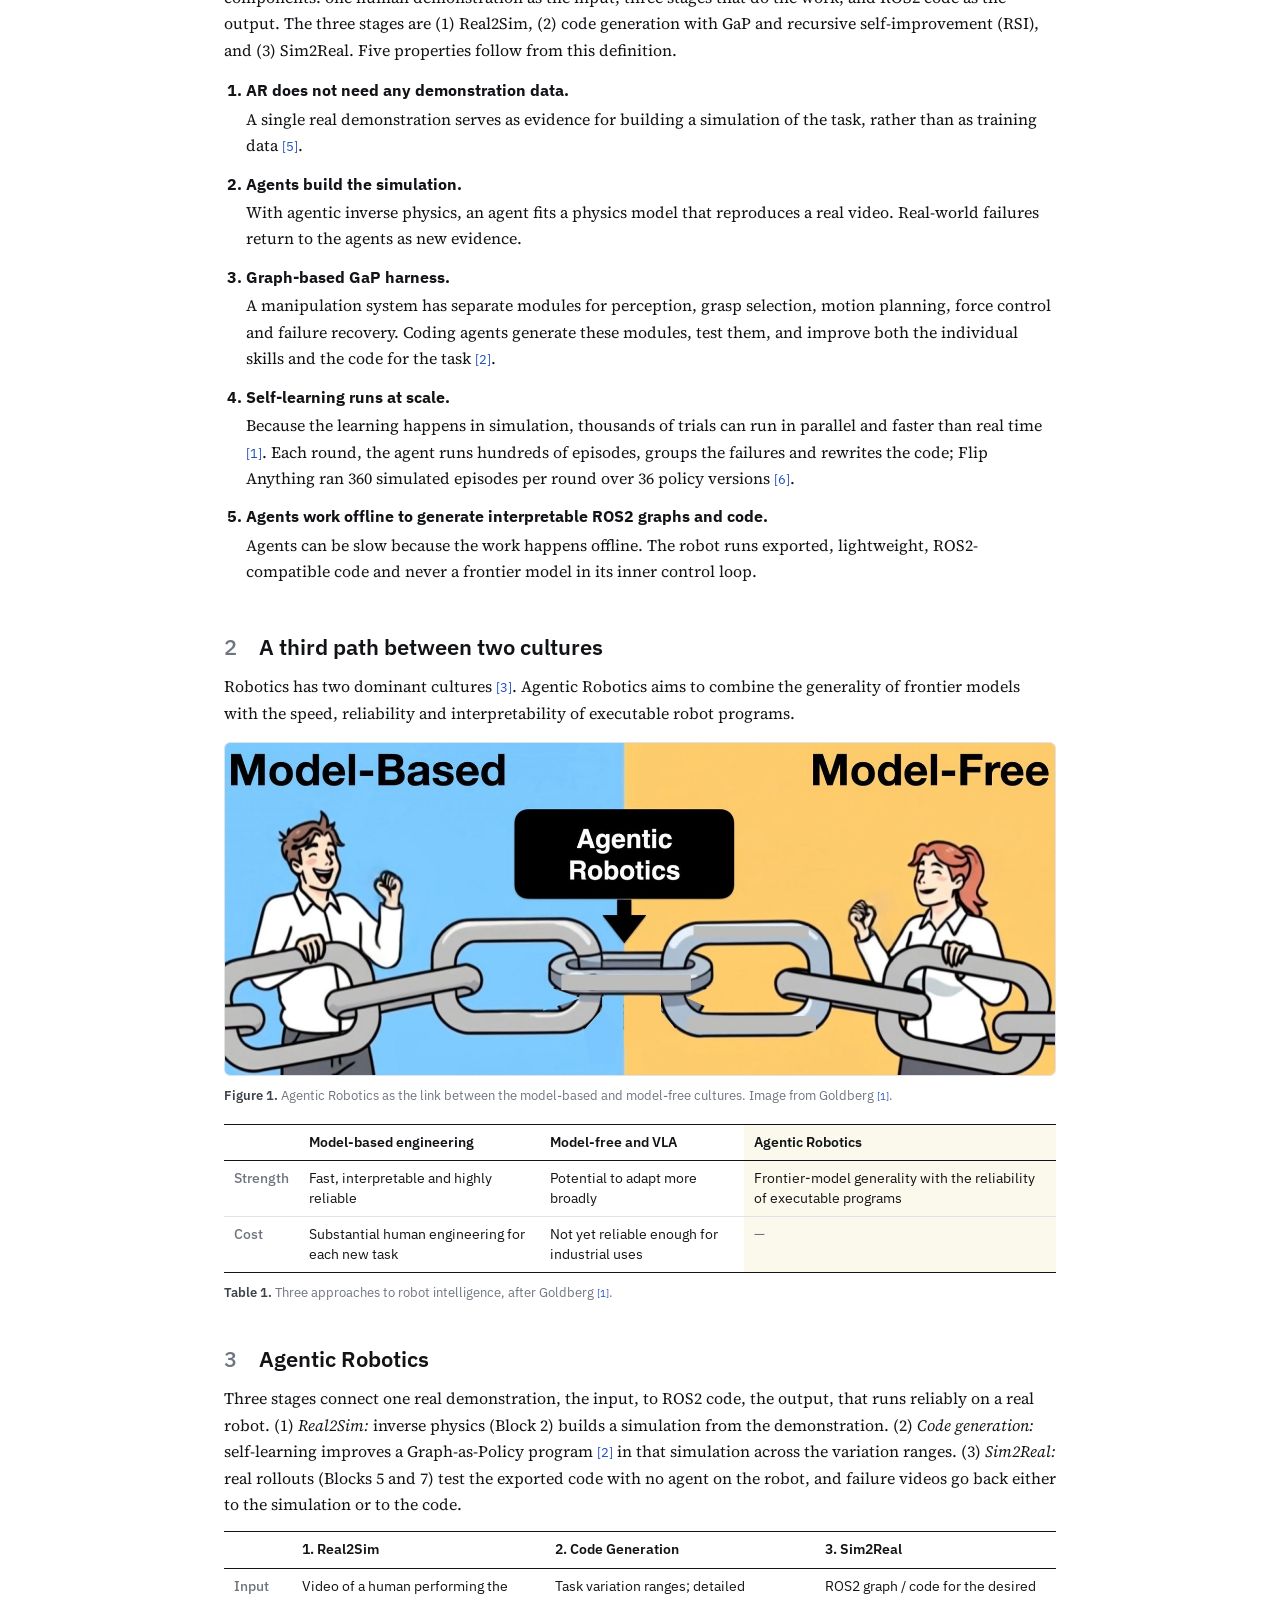
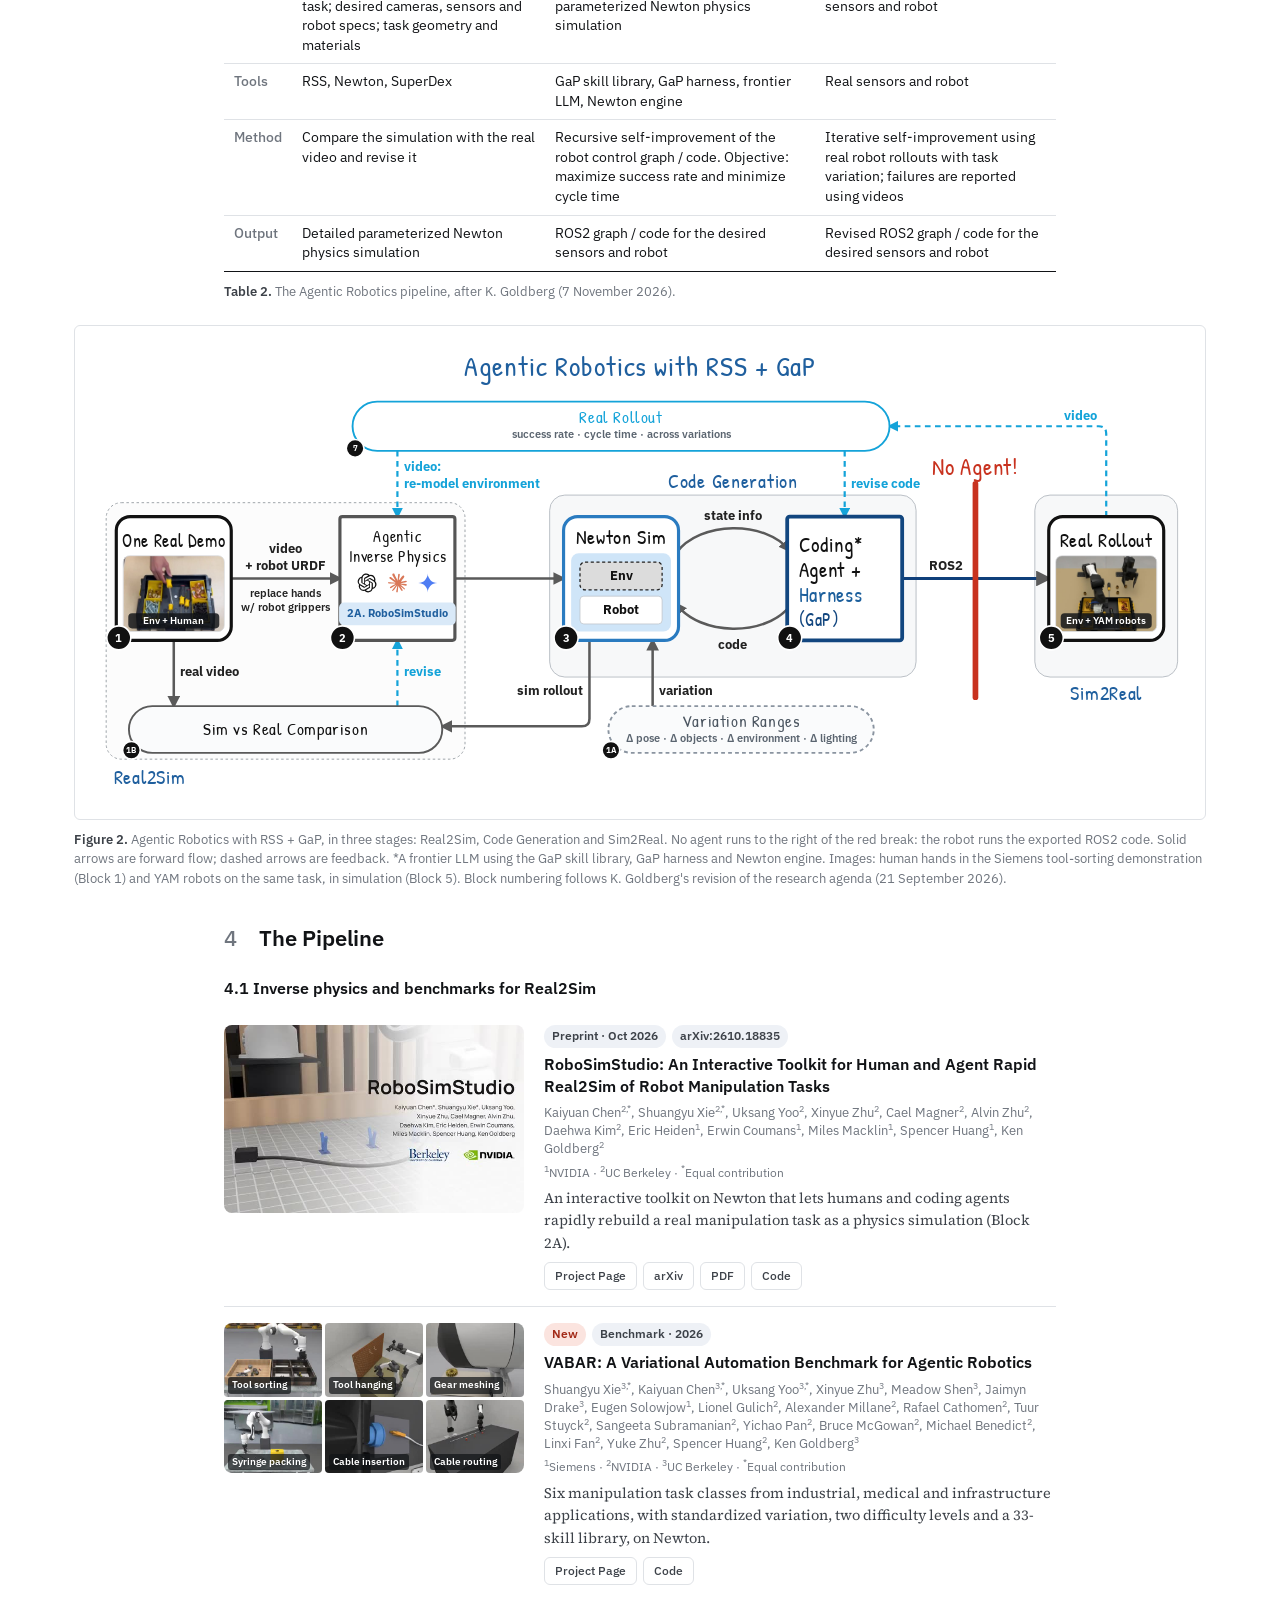
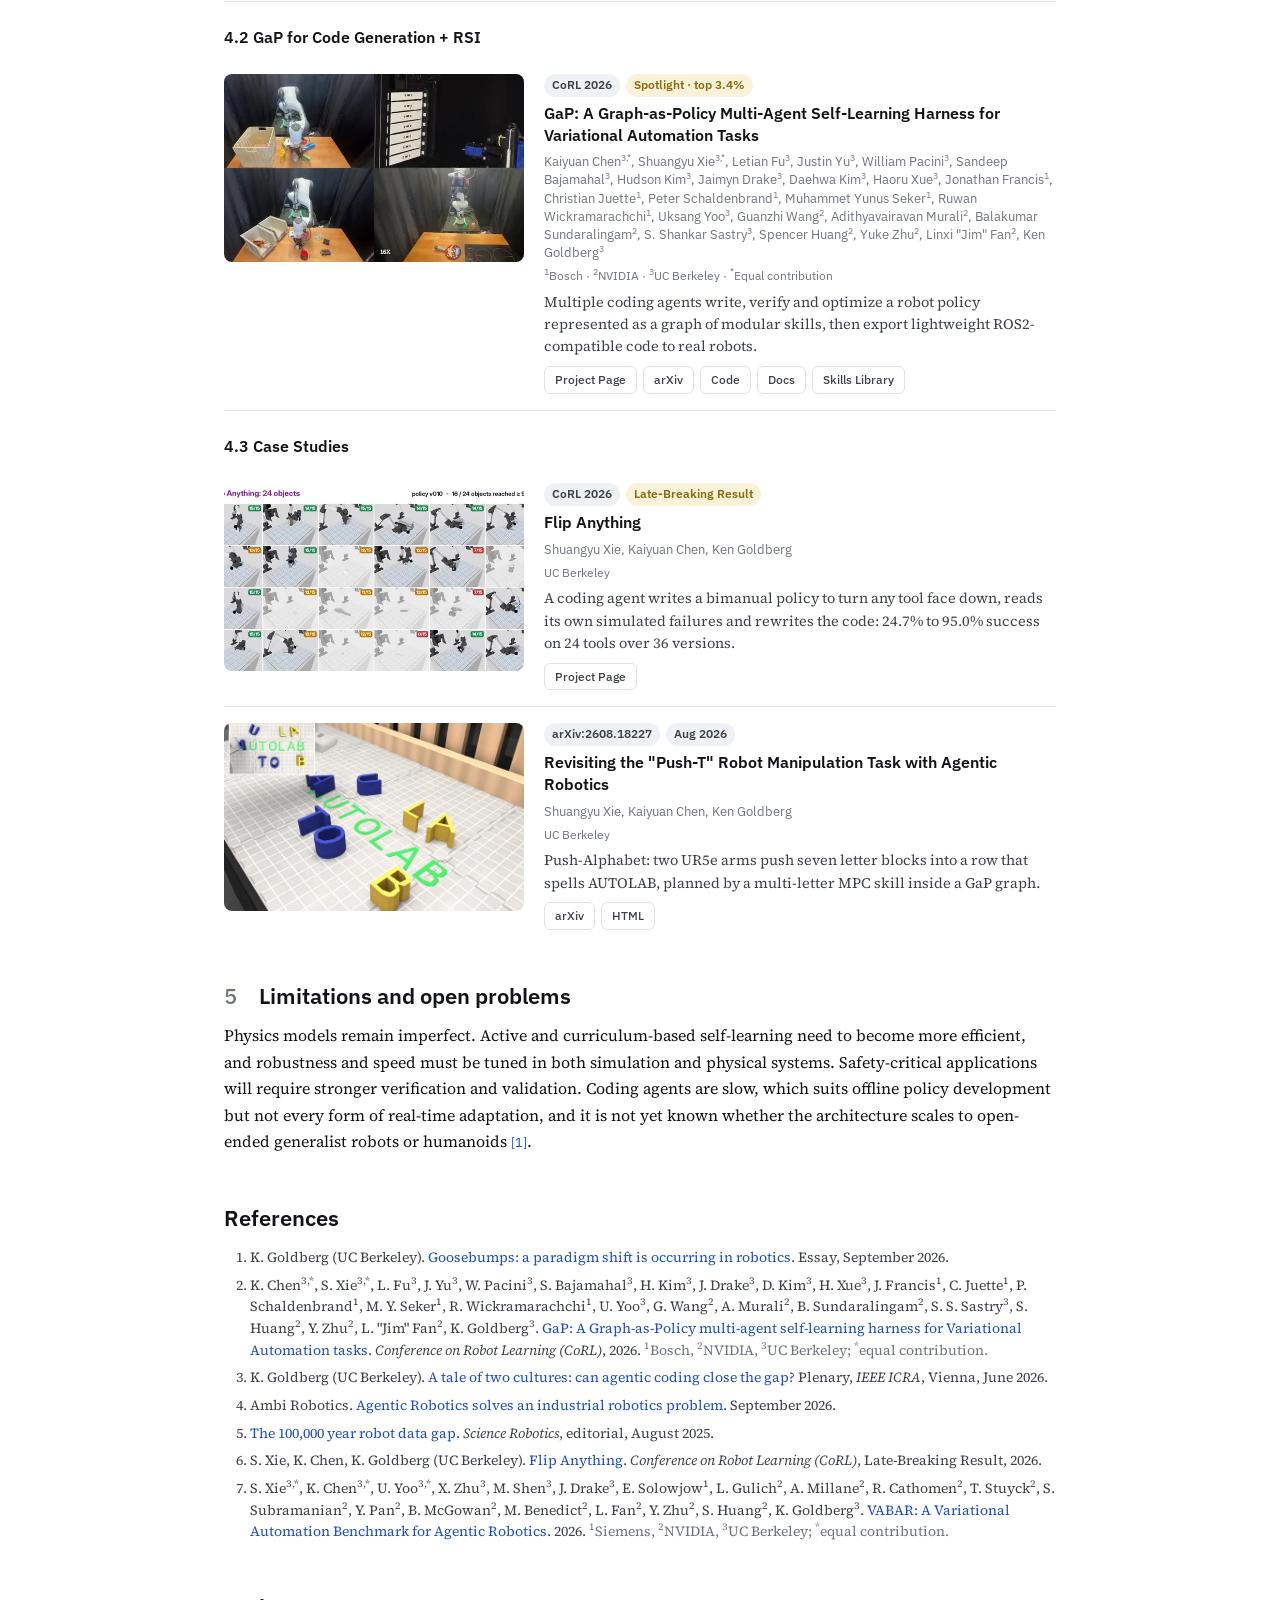
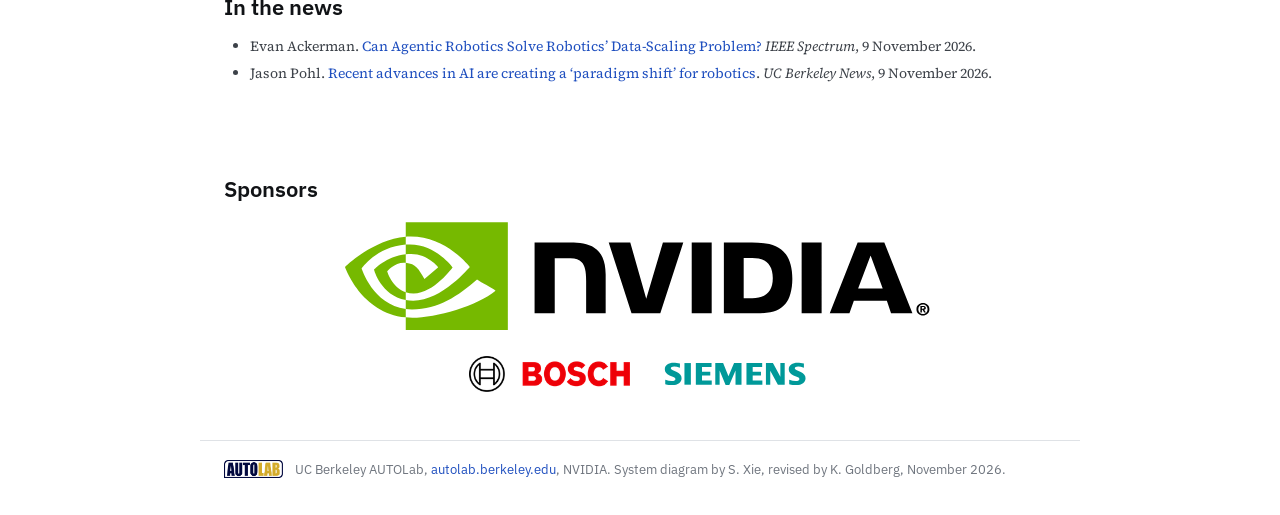
==== commit 7df1beef: "Split the pipeline status into three numbered steps inside a box Co-Authored-By: Claude Opus 5.5 <no" ====
--- a/index.html
+++ b/index.html
@@ -47,7 +47,12 @@
         </header>
 
         <section class="pipeline-status" aria-label="Pipeline status, November 2026">
-          <p>As of November 2026, the AUTOLab (UC Berkeley) pipeline for Agentic Robotics for Variational Automation tasks takes as input a short video of a robot or human performing a task. (1) Real2Sim: the video is provided to an agent such as Astra with a short textual summary of the task + RoboSimStudio + the desired target robot and sensing hardware specs + any other available environment geometry or specs. The agent combines these to build a detailed Newton physics simulation that visually matches the input video. (2) Code generation: the Graph-as-Policy (GaP) harness takes the Newton simulation as input + expected task variation range and creates and self-improves a robot computation graph that reliably and quickly performs the task for all/most initial states within the task variation range. (3) Sim2Real: the computation graph is exported and converted into ROS2 for execution in real rollouts. Performance feedback is provided to Step 2 for additional self-improvement. Note that no agent is required to run the final ROS2 code.</p>
+          <p>As of November 2026, the AUTOLab (UC Berkeley) pipeline for Agentic Robotics for Variational Automation tasks takes as input a short video of a robot or human performing a task.</p>
+          <ol>
+            <li><span class="step">(1)</span><span><b>Real2Sim:</b> the video is provided to an agent such as Astra with a short textual summary of the task + RoboSimStudio + the desired target robot and sensing hardware specs + any other available environment geometry or specs. The agent combines these to build a detailed Newton physics simulation that visually matches the input video.</span></li>
+            <li><span class="step">(2)</span><span><b>Code generation:</b> the Graph-as-Policy (GaP) harness takes the Newton simulation as input + expected task variation range and creates and self-improves a robot computation graph that reliably and quickly performs the task for all/most initial states within the task variation range.</span></li>
+            <li><span class="step">(3)</span><span><b>Sim2Real:</b> the computation graph is exported and converted into ROS2 for execution in real rollouts. Performance feedback is provided to Step 2 for additional self-improvement. Note that no agent is required to run the final ROS2 code.</span></li>
+          </ol>
         </section>
 
         <section class="abstract" aria-label="Abstract">
--- a/css/style.css
+++ b/css/style.css
@@ -75,8 +75,13 @@
 .abstract h2 { font-size: 13px; text-transform: uppercase; letter-spacing: .08em; color: var(--muted); margin-bottom: 6px; }
 .abstract p { color: var(--ink-2); }
 
-.pipeline-status { margin: 22px 0 0; padding: 14px 20px; background: var(--surface); border-left: 3px solid var(--accent); }
-.pipeline-status p { margin: 0; color: var(--ink-2); }
+.pipeline-status { margin: 24px 0 0; padding: 18px 22px; background: var(--surface); border: 1px solid var(--rule); border-radius: 10px; color: var(--ink-2); }
+.pipeline-status p { margin: 0 0 10px; }
+.pipeline-status ol { list-style: none; margin: 0; padding: 0; }
+.pipeline-status li { display: flex; gap: 10px; margin: 8px 0 0; }
+.pipeline-status .step { flex: none; font-family: var(--sans); font-weight: 600; color: var(--accent); }
+.pipeline-status b { color: var(--ink); }
+@media (max-width: 760px) { .pipeline-status { padding: 14px 16px; } }
 .definition { margin: 6px 0 18px; padding: 14px 20px; background: var(--surface); border-left: 3px solid var(--ink); }
 .definition p { font-size: 19px; line-height: 1.5; margin: 0 0 6px; }
 .definition footer { font-family: var(--sans); font-size: 13px; color: var(--muted); }
